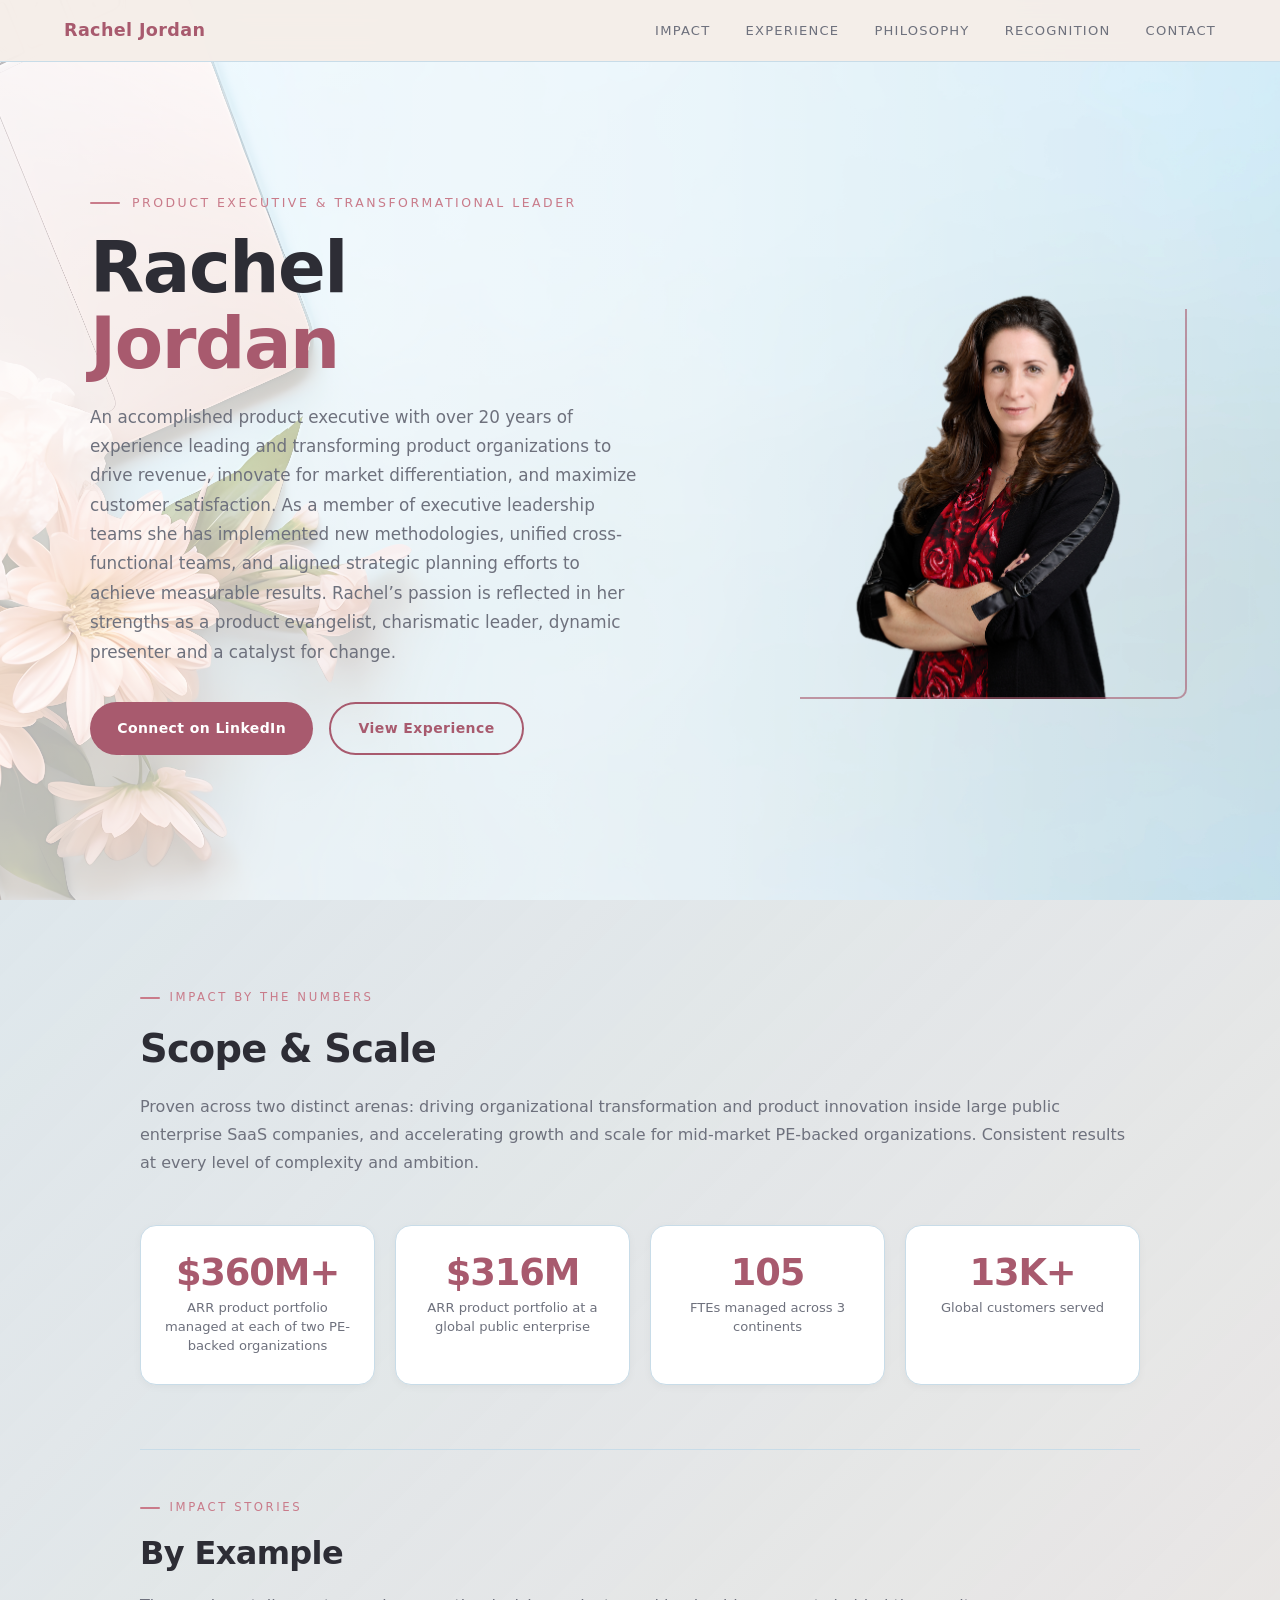
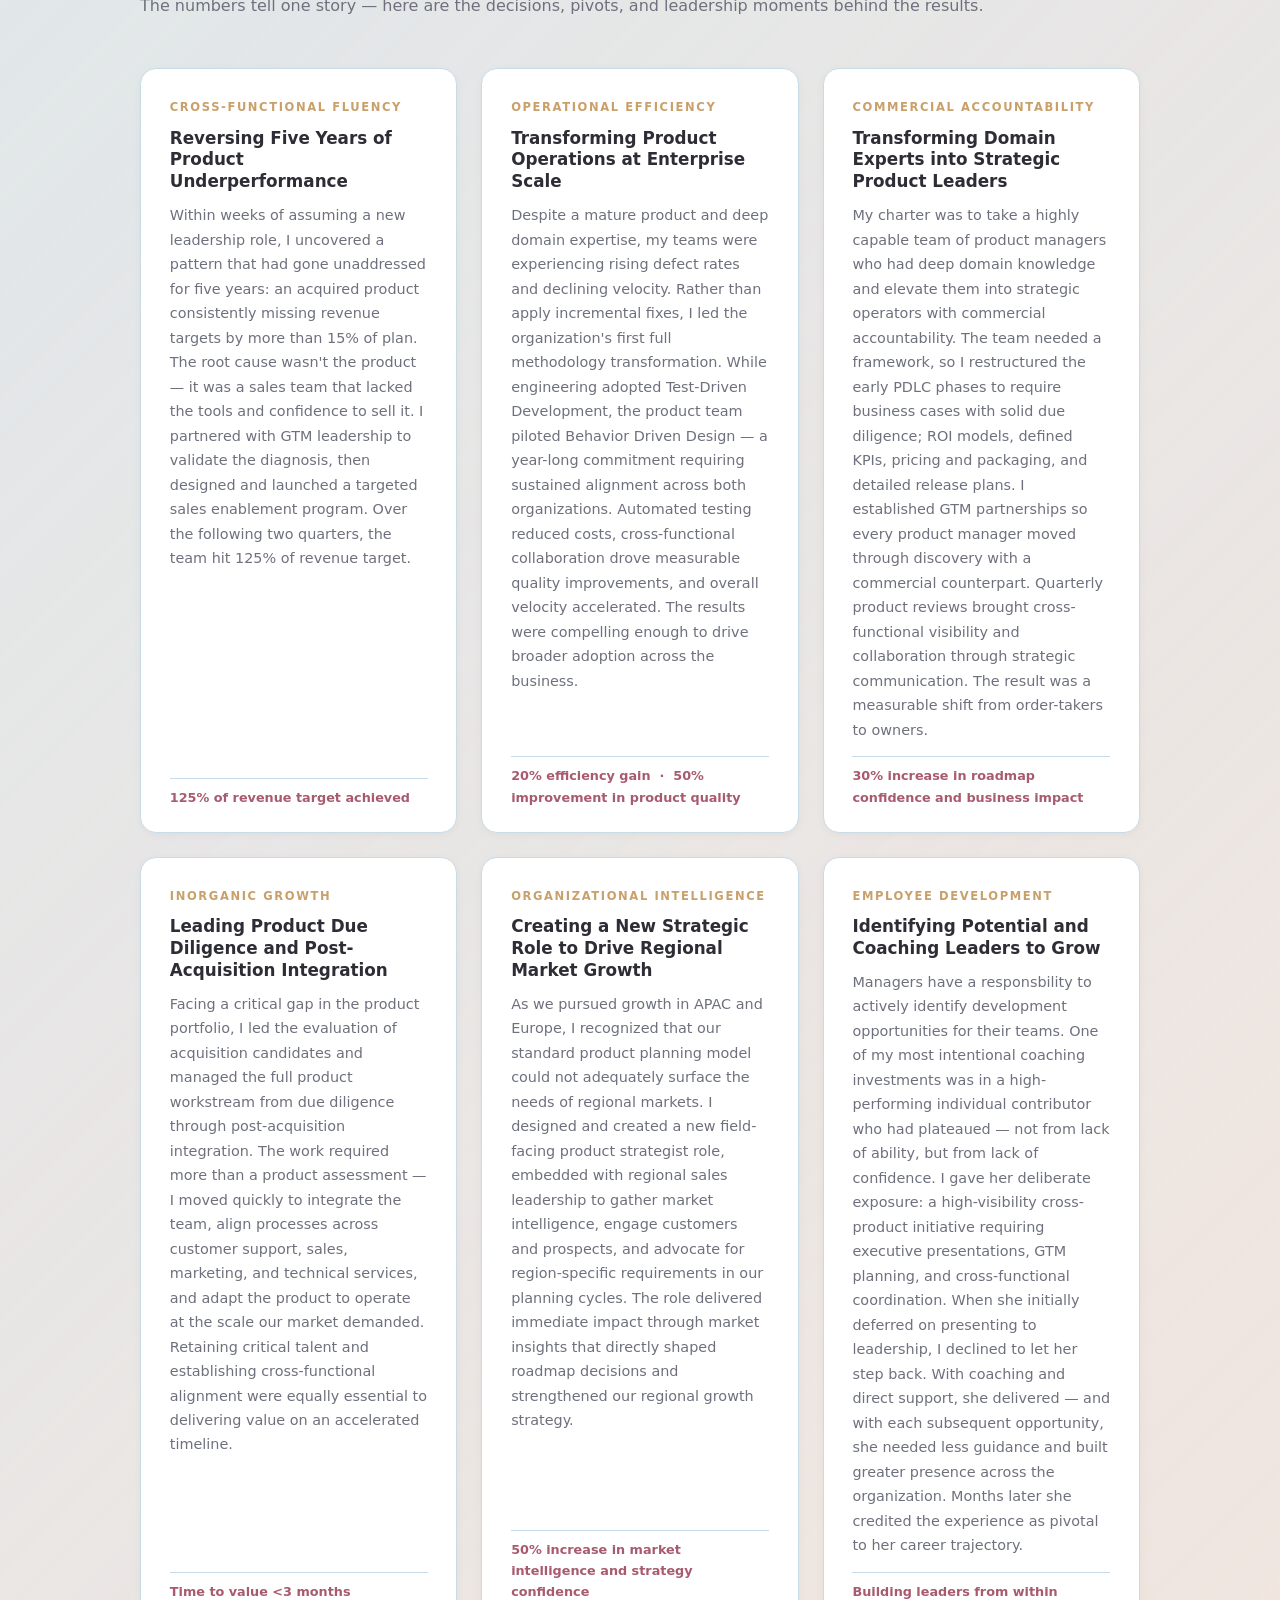
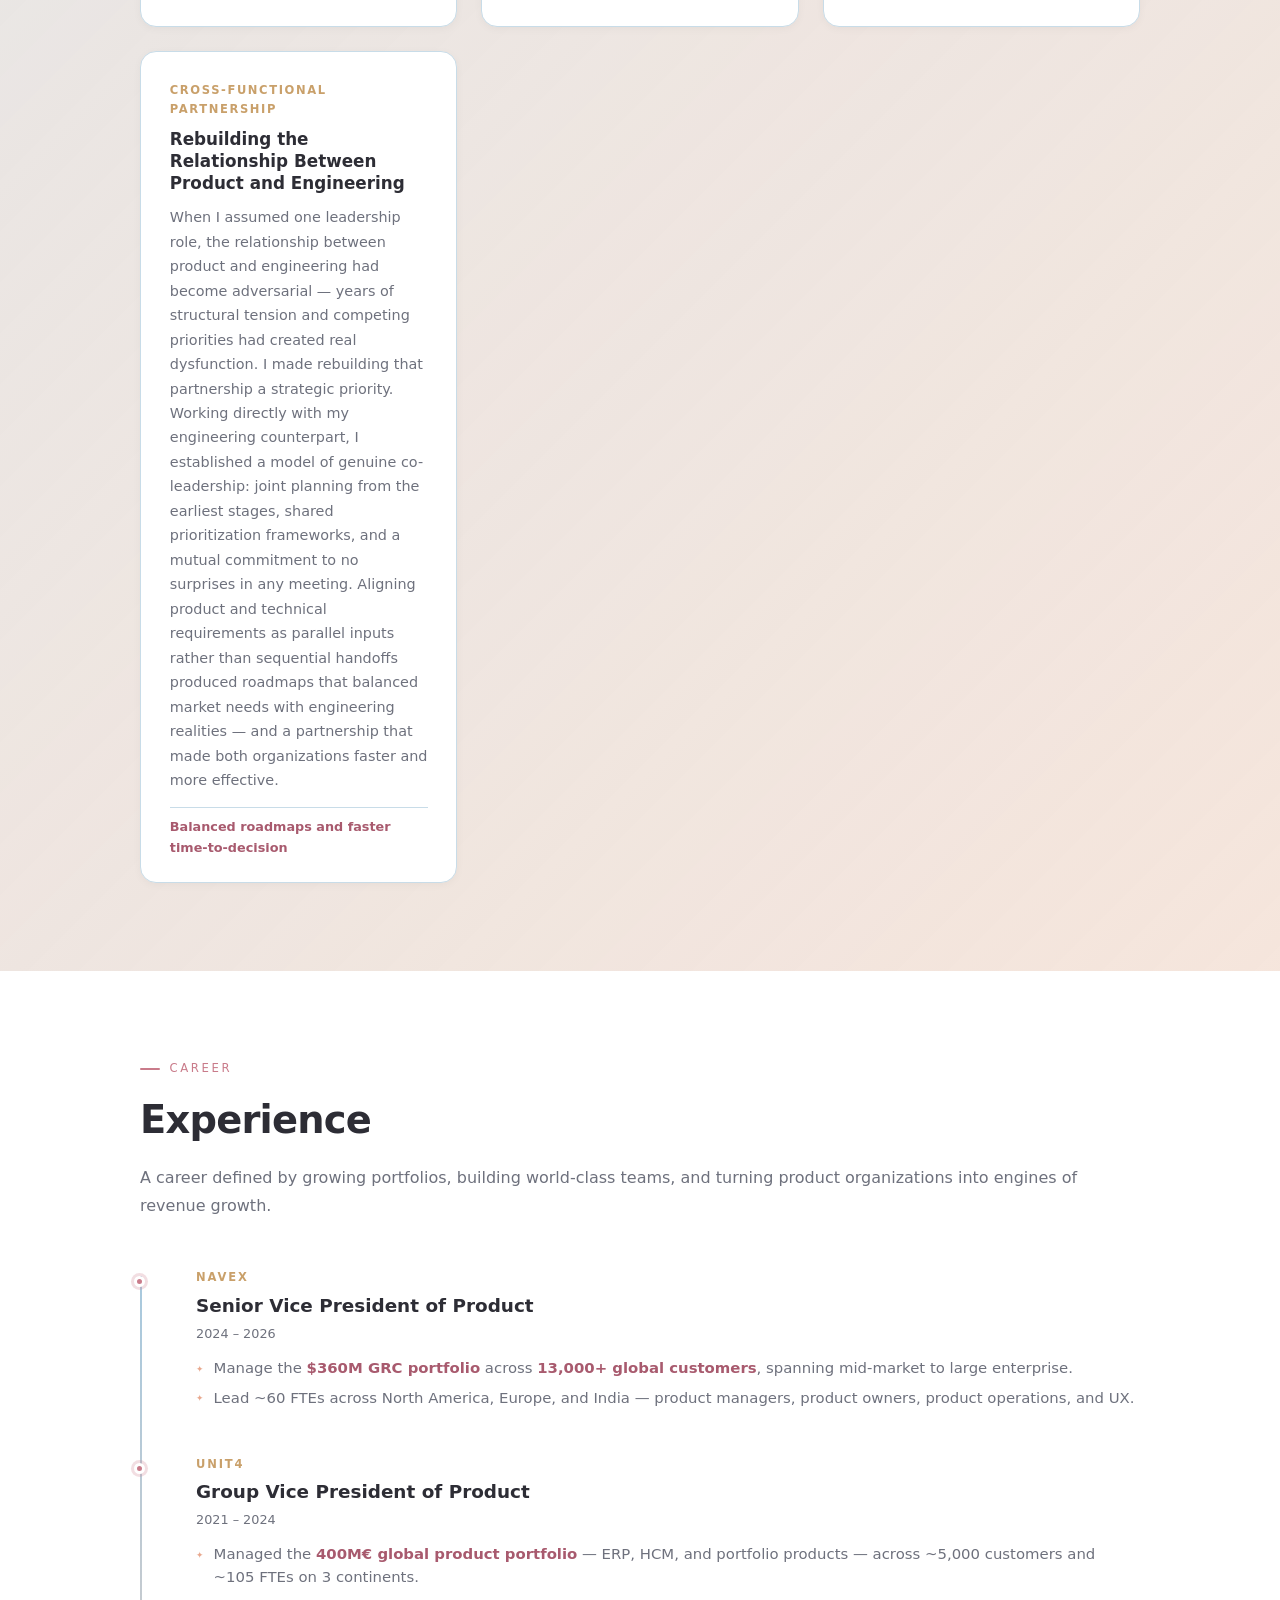
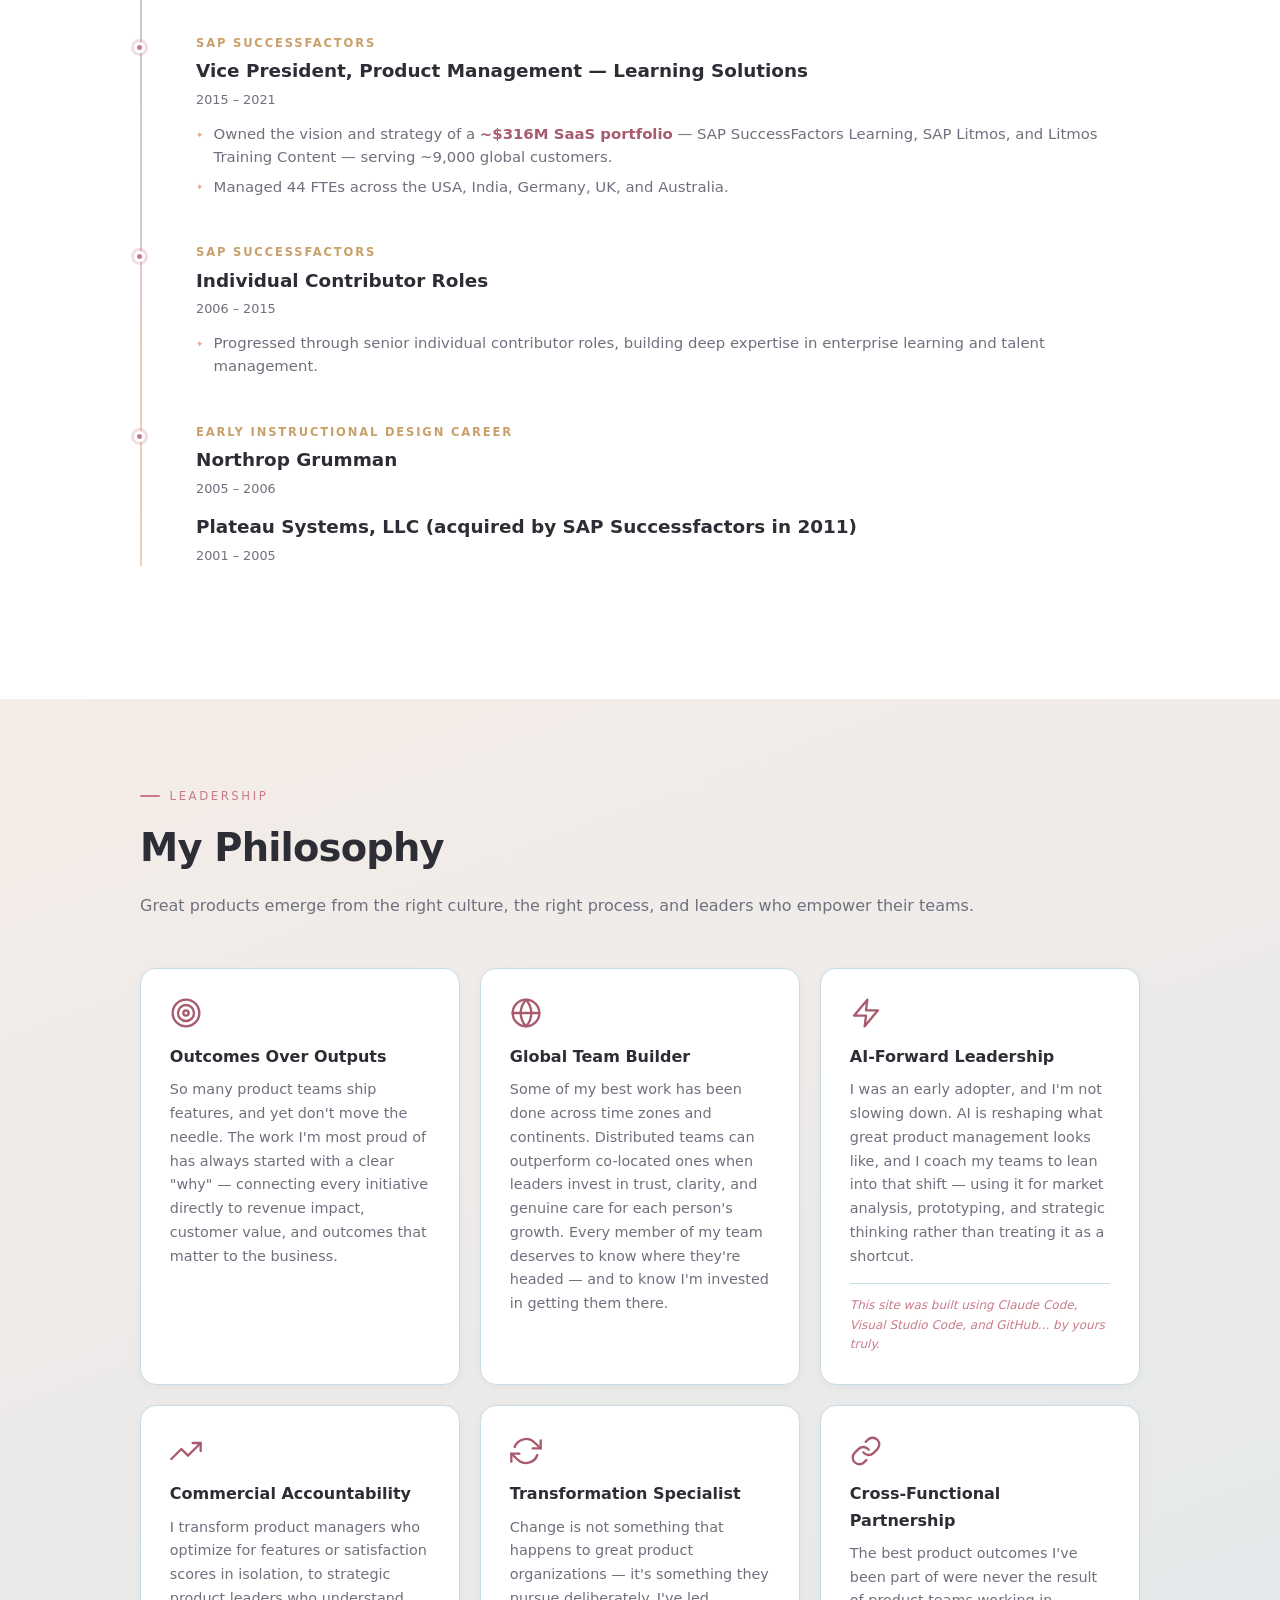
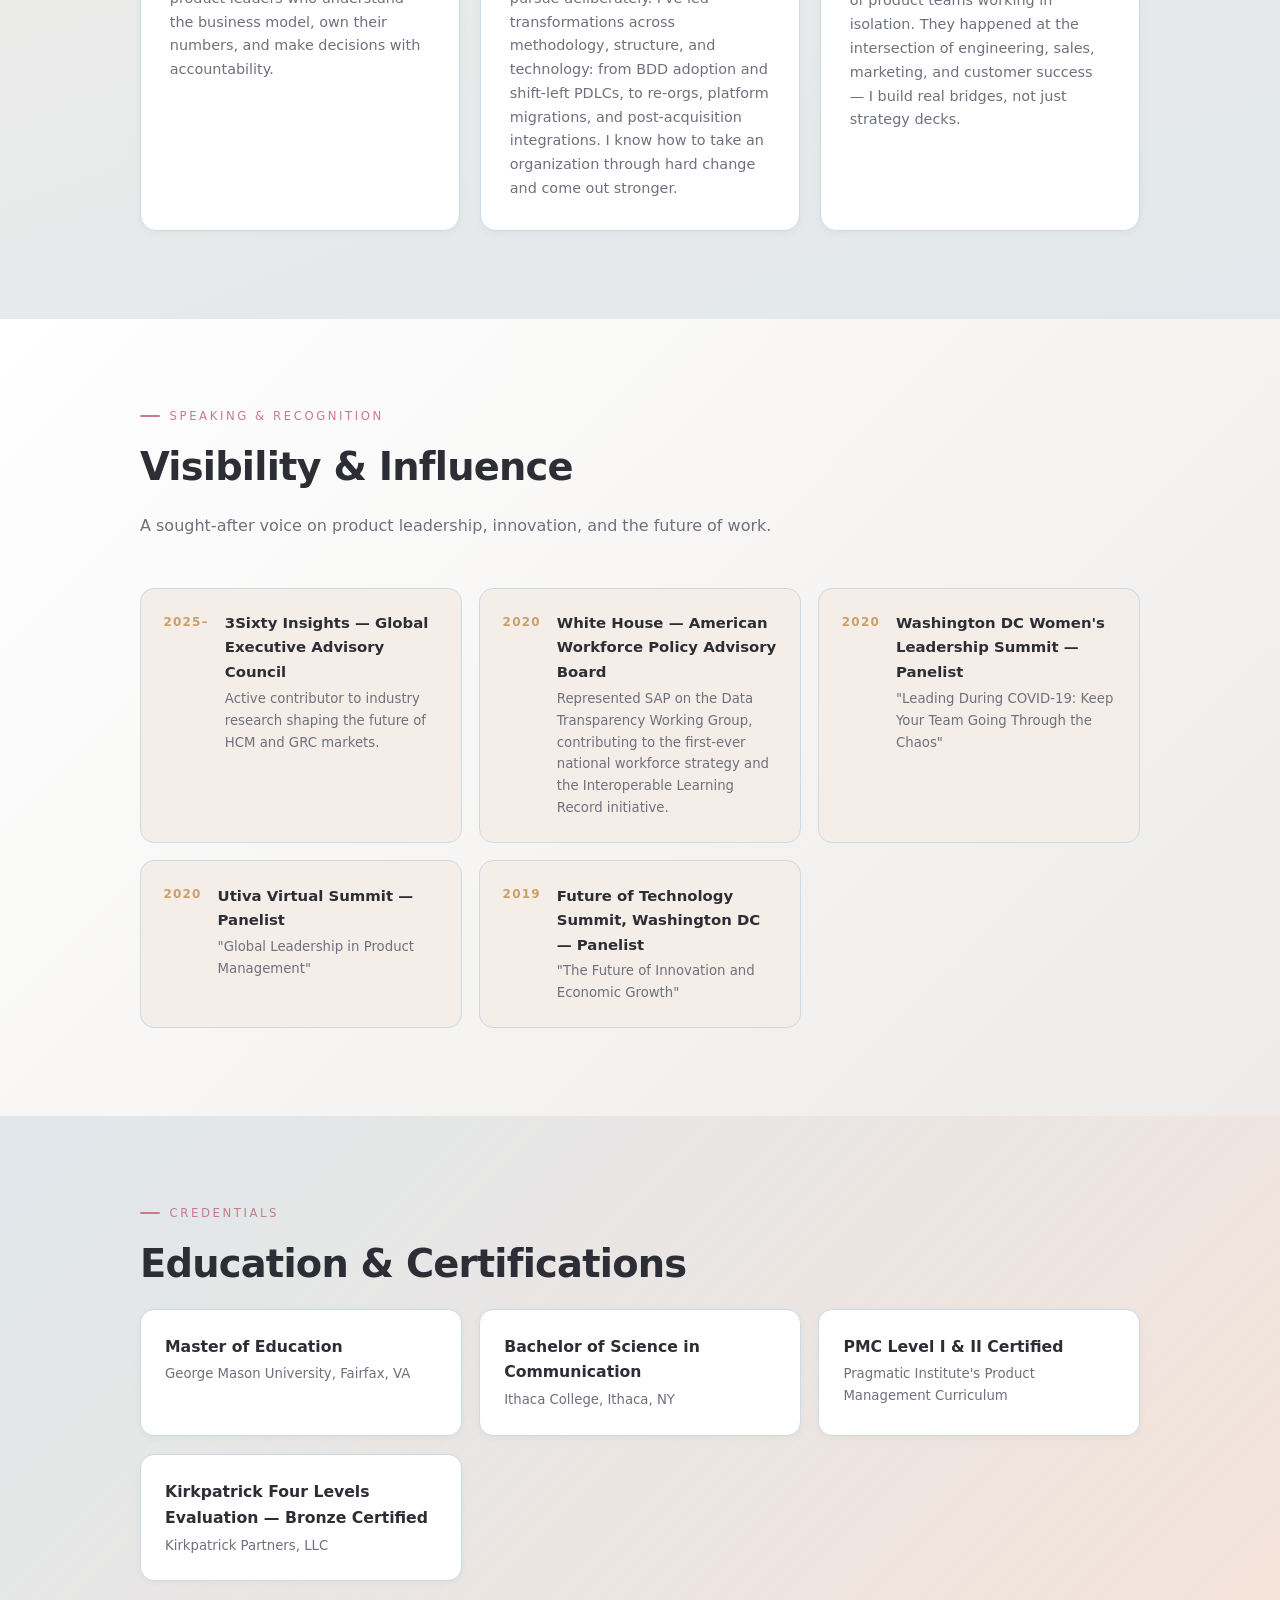
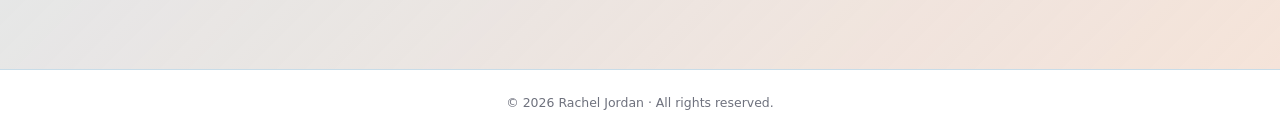
==== index.html @ 203e9e2f "Fixed typos" ====
<!DOCTYPE html>
<html lang="en">
<head>
  <meta charset="UTF-8" />
  <meta name="viewport" content="width=device-width, initial-scale=1.0"/>
  <title>Rachel Jordan — Product Executive</title>
  <link rel="stylesheet" href="styles.css" />
</head>
<body>

<!-- NAV -->
<nav>
  <a class="nav-brand" href="#hero">Rachel Jordan</a>
  <ul class="nav-links">
    <li><a href="#impact">Impact</a></li>
    <li><a href="#experience">Experience</a></li>
    <li><a href="#philosophy">Philosophy</a></li>
    <li><a href="#recognition">Recognition</a></li>
    <li><a href="contact.html">Contact</a></li>
  </ul>
</nav>

<!-- HERO -->
<section id="hero">
  <div class="petal petal-1"></div>
  <div class="petal petal-2"></div>
  <div class="petal petal-3"></div>
  <div class="petal petal-4"></div>

  <div class="hero-inner">
    <div class="hero-text">
      <div class="hero-eyebrow">Product Executive &amp; Transformational Leader</div>
      <h1>Rachel<br/><span>Jordan</span></h1>
      <p class="hero-tagline">
        An accomplished product executive with over 20 years of experience leading and transforming product organizations to drive revenue, innovate for market differentiation, and maximize customer satisfaction. As a member of executive leadership teams she has implemented new methodologies, unified cross-functional teams, and aligned strategic planning efforts to achieve measurable results.  Rachel’s passion is reflected in her strengths as a product evangelist, charismatic leader, dynamic presenter and a catalyst for change.
      </p>
      <div class="hero-cta">
        <a class="btn btn-primary" href="https://www.linkedin.com/in/rachel-jordan" target="_blank">Connect on LinkedIn</a>
        <a class="btn btn-outline" href="#experience">View Experience</a>
      </div>
    </div>

    <div class="hero-photo">
      <img src="images/headshot-small.png" alt="Rachel Jordan" />
    </div>
  </div>
</section>

<!-- IMPACT -->
<section id="impact">
  <div class="section-inner">
    <div class="section-label">Impact by the Numbers</div>
    <h2>Scope &amp; Scale</h2>
    <p class="section-intro">Proven across two distinct arenas: driving organizational transformation and product innovation inside large public enterprise SaaS companies, and accelerating growth and scale for mid-market PE-backed organizations. Consistent results at every level of complexity and ambition.</p>
    <div class="metrics-grid">
      <div class="metric-card">
        <div class="metric-number">$360M+</div>
        <div class="metric-label">ARR product portfolio managed at each of two PE-backed organizations</div>
      </div>
      <div class="metric-card">
        <div class="metric-number">$316M</div>
        <div class="metric-label">ARR product portfolio at a global public enterprise</div>
      </div>
      <div class="metric-card">
        <div class="metric-number">105</div>
        <div class="metric-label">FTEs managed across 3 continents</div>
      </div>
      <div class="metric-card">
        <div class="metric-number">13K+</div>
        <div class="metric-label">Global customers served</div>
      </div>
    </div>

    <div class="stories-divider"></div>

    <div class="section-label stories-label">Impact Stories</div>
    <h3 class="stories-heading">By Example</h3>
    <p class="section-intro">The numbers tell one story — here are the decisions, pivots, and leadership moments behind the results.</p>

    <div class="stories-grid">

      <div class="story-card">
        <div class="story-context">Cross-Functional Fluency</div>
        <div class="story-title">Reversing Five Years of Product Underperformance</div>
        <p class="story-text">Within weeks of assuming a new leadership role, I uncovered a pattern that had gone unaddressed for five years: an acquired product consistently missing revenue targets by more than 15% of plan. The root cause wasn't the product — it was a sales team that lacked the tools and confidence to sell it. I partnered with GTM leadership to validate the diagnosis, then designed and launched a targeted sales enablement program. Over the following two quarters, the team hit 125% of revenue target.</p>
        <div class="story-result">125% of revenue target achieved</div>
      </div>

      <div class="story-card">
        <div class="story-context">Operational Efficiency</div>
        <div class="story-title">Transforming Product Operations at Enterprise Scale</div>
        <p class="story-text">Despite a mature product and deep domain expertise, my teams were experiencing rising defect rates and declining velocity. Rather than apply incremental fixes, I led the organization's first full methodology transformation. While engineering adopted Test-Driven Development, the product team piloted Behavior Driven Design — a year-long commitment requiring sustained alignment across both organizations. Automated testing reduced costs, cross-functional collaboration drove measurable quality improvements, and overall velocity accelerated. The results were compelling enough to drive broader adoption across the business.</p>
        <div class="story-result">20% efficiency gain &nbsp;·&nbsp; 50% improvement in product quality</div>
      </div>

      <div class="story-card">
        <div class="story-context">Commercial Accountability</div>
        <div class="story-title">Transforming Domain Experts into Strategic Product Leaders</div>
        <p class="story-text">My charter was to take a highly capable team of product managers who had deep domain knowledge and elevate them into strategic operators with commercial accountability. The team needed a framework, so I restructured the early PDLC phases to require business cases with solid due diligence; ROI models, defined KPIs, pricing and packaging, and detailed release plans. I established GTM partnerships so every product manager moved through discovery with a commercial counterpart. Quarterly product reviews brought cross-functional visibility and collaboration through strategic communication. The result was a measurable shift from order-takers to owners.</p>
        <div class="story-result">30% increase in roadmap confidence and business impact</div>
      </div>

      <div class="story-card">
        <div class="story-context">Inorganic Growth</div>
        <div class="story-title">Leading Product Due Diligence and Post-Acquisition Integration</div>
        <p class="story-text">Facing a critical gap in the product portfolio, I led the evaluation of acquisition candidates and managed the full product workstream from due diligence through post-acquisition integration. The work required more than a product assessment — I moved quickly to integrate the team, align processes across customer support, sales, marketing, and technical services, and adapt the product to operate at the scale our market demanded. Retaining critical talent and establishing cross-functional alignment were equally essential to delivering value on an accelerated timeline.</p>
        <div class="story-result">Time to value &lt;3 months</div>
      </div>

      <div class="story-card">
        <div class="story-context">Organizational Intelligence</div>
        <div class="story-title">Creating a New Strategic Role to Drive Regional Market Growth</div>
        <p class="story-text">As we pursued growth in APAC and Europe, I recognized that our standard product planning model could not adequately surface the needs of regional markets. I designed and created a new field-facing product strategist role, embedded with regional sales leadership to gather market intelligence, engage customers and prospects, and advocate for region-specific requirements in our planning cycles. The role delivered immediate impact through market insights that directly shaped roadmap decisions and strengthened our regional growth strategy.</p>
        <div class="story-result">50% increase in market intelligence and strategy confidence</div>
      </div>

      <div class="story-card">
        <div class="story-context">Employee Development</div>
        <div class="story-title">Identifying Potential and Coaching Leaders to Grow</div>
        <p class="story-text">Managers have a responsbility to actively identify development opportunities for their teams. One of my most intentional coaching investments was in a high-performing individual contributor who had plateaued — not from lack of ability, but from lack of confidence. I gave her deliberate exposure: a high-visibility cross-product initiative requiring executive presentations, GTM planning, and cross-functional coordination. When she initially deferred on presenting to leadership, I declined to let her step back. With coaching and direct support, she delivered — and with each subsequent opportunity, she needed less guidance and built greater presence across the organization. Months later she credited the experience as pivotal to her career trajectory.</p>
        <div class="story-result">Building leaders from within</div>
      </div>

      <div class="story-card">
        <div class="story-context">Cross-Functional Partnership</div>
        <div class="story-title">Rebuilding the Relationship Between Product and Engineering</div>
        <p class="story-text">When I assumed one leadership role, the relationship between product and engineering had become adversarial — years of structural tension and competing priorities had created real dysfunction. I made rebuilding that partnership a strategic priority. Working directly with my engineering counterpart, I established a model of genuine co-leadership: joint planning from the earliest stages, shared prioritization frameworks, and a mutual commitment to no surprises in any meeting. Aligning product and technical requirements as parallel inputs rather than sequential handoffs produced roadmaps that balanced market needs with engineering realities — and a partnership that made both organizations faster and more effective.</p>
        <div class="story-result">Balanced roadmaps and faster time-to-decision</div>
      </div>

    </div>
  </div>
</section>

<!-- EXPERIENCE -->
<section id="experience">
  <div class="section-inner">
    <div class="section-label">Career</div>
    <h2>Experience</h2>
    <p class="section-intro">A career defined by growing portfolios, building world-class teams, and turning product organizations into engines of revenue growth.</p>

    <div class="timeline">

      <div class="timeline-item">
        <div class="timeline-company"><a href="https://www.navex.com" target="_blank" rel="noopener">NAVEX</a></div>
        <div class="timeline-role">Senior Vice President of Product</div>
        <div class="timeline-period">2024 – 2026</div>
        <ul class="timeline-details">
          <li>Manage the <span class="highlight">$360M GRC portfolio</span> across <span class="highlight">13,000+ global customers</span>, spanning mid-market to large enterprise.</li>
          <li>Lead ~60 FTEs across North America, Europe, and India — product managers, product owners, product operations, and UX.</li>
        </ul>
      </div>

      <div class="timeline-item">
        <div class="timeline-company"><a href="https://www.unit4.com" target="_blank" rel="noopener">Unit4</a></div>
        <div class="timeline-role">Group Vice President of Product</div>
        <div class="timeline-period">2021 – 2024</div>
        <ul class="timeline-details">
          <li>Managed the <span class="highlight">400M€ global product portfolio</span> — ERP, HCM, and portfolio products — across ~5,000 customers and ~105 FTEs on 3 continents.</li>
        </ul>
      </div>

      <div class="timeline-item">
        <div class="timeline-company"><a href="https://www.successfactors.com" target="_blank" rel="noopener">SAP SuccessFactors</a></div>
        <div class="timeline-role">Vice President, Product Management — Learning Solutions</div>
        <div class="timeline-period">2015 – 2021</div>
        <ul class="timeline-details">
          <li>Owned the vision and strategy of a <span class="highlight">~$316M SaaS portfolio</span> — SAP SuccessFactors Learning, SAP Litmos, and Litmos Training Content — serving ~9,000 global customers.</li>
          <li>Managed 44 FTEs across the USA, India, Germany, UK, and Australia.</li>
        </ul>
      </div>

      <div class="timeline-item">
        <div class="timeline-company"><a href="https://www.successfactors.com" target="_blank" rel="noopener">SAP SuccessFactors</a></div>
        <div class="timeline-role">Individual Contributor Roles</div>
        <div class="timeline-period">2006 – 2015</div>
        <ul class="timeline-details">
          <li>Progressed through senior individual contributor roles, building deep expertise in enterprise learning and talent management.</li>
        </ul>
      </div>

      <div class="timeline-item">
        <div class="timeline-company">Early Instructional Design Career</div>
        
        <div class="timeline-role"><a href="https://www.northropgrumman.com" target="_blank" rel="noopener">Northrop Grumman</a></div>
        <div class="timeline-period">2005 – 2006</div>
        
        <div class="timeline-role">Plateau Systems, LLC (acquired by SAP Successfactors in 2011)</div>
        <div class="timeline-period">2001 – 2005</div>
          
      </div>

    </div>
  </div>
</section>

<!-- PHILOSOPHY -->
<section id="philosophy">
  <div class="section-inner">
    <div class="section-label">Leadership</div>
    <h2>My Philosophy</h2>
    <p class="section-intro">Great products emerge from the right culture, the right process, and leaders who empower their teams.</p>
    <div class="philosophy-grid">
      <div class="philosophy-card">
        <div class="philosophy-icon"><svg viewBox="0 0 24 24" fill="none" stroke="currentColor" stroke-width="1.75" stroke-linecap="round" stroke-linejoin="round"><circle cx="12" cy="12" r="10"/><circle cx="12" cy="12" r="6"/><circle cx="12" cy="12" r="2"/></svg></div>
        <div class="philosophy-title">Outcomes Over Outputs</div>
        <div class="philosophy-text">So many product teams ship features, and yet don't move the needle. The work I'm most proud of has always started with a clear "why" — connecting every initiative directly to revenue impact, customer value, and outcomes that matter to the business.</div>
      </div>
      <div class="philosophy-card">
        <div class="philosophy-icon"><svg viewBox="0 0 24 24" fill="none" stroke="currentColor" stroke-width="1.75" stroke-linecap="round" stroke-linejoin="round"><circle cx="12" cy="12" r="10"/><line x1="2" y1="12" x2="22" y2="12"/><path d="M12 2a15.3 15.3 0 0 1 4 10 15.3 15.3 0 0 1-4 10 15.3 15.3 0 0 1-4-10 15.3 15.3 0 0 1 4-10z"/></svg></div>
        <div class="philosophy-title">Global Team Builder</div>
        <div class="philosophy-text">Some of my best work has been done across time zones and continents. Distributed teams can outperform co-located ones when leaders invest in trust, clarity, and genuine care for each person's growth. Every member of my team deserves to know where they're headed — and to know I'm invested in getting them there.</div>
      </div>
      <div class="philosophy-card">
        <div class="philosophy-icon"><svg viewBox="0 0 24 24" fill="none" stroke="currentColor" stroke-width="1.75" stroke-linecap="round" stroke-linejoin="round"><polygon points="13 2 3 14 12 14 11 22 21 10 12 10 13 2"/></svg></div>
        <div class="philosophy-title">AI-Forward Leadership</div>
        <div class="philosophy-text">I was an early adopter, and I'm not slowing down. AI is reshaping what great product management looks like, and I coach my teams to lean into that shift — using it for market analysis, prototyping, and strategic thinking rather than treating it as a shortcut.</div>
        <div class="philosophy-note">This site was built using Claude Code, Visual Studio Code, and GitHub... by yours truly.</div>
      </div>
      <div class="philosophy-card">
        <div class="philosophy-icon"><svg viewBox="0 0 24 24" fill="none" stroke="currentColor" stroke-width="1.75" stroke-linecap="round" stroke-linejoin="round"><polyline points="23 6 13.5 15.5 8.5 10.5 1 18"/><polyline points="17 6 23 6 23 12"/></svg></div>
        <div class="philosophy-title">Commercial Accountability</div>
        <div class="philosophy-text">I transform product managers who optimize for features or satisfaction scores in isolation, to strategic product leaders who understand the business model, own their numbers, and make decisions with accountability.</div>
      </div>
      <div class="philosophy-card">
        <div class="philosophy-icon"><svg viewBox="0 0 24 24" fill="none" stroke="currentColor" stroke-width="1.75" stroke-linecap="round" stroke-linejoin="round"><path d="M23 4v6h-6"/><path d="M1 20v-6h6"/><path d="M3.51 9a9 9 0 0 1 14.85-3.36L23 10M1 14l4.64 4.36A9 9 0 0 0 20.49 15"/></svg></div>
        <div class="philosophy-title">Transformation Specialist</div>
        <div class="philosophy-text">Change is not something that happens to great product organizations — it's something they pursue deliberately. I've led transformations across methodology, structure, and technology: from BDD adoption and shift-left PDLCs, to re-orgs, platform migrations, and post-acquisition integrations. I know how to take an organization through hard change and come out stronger.</div>
      </div>
      <div class="philosophy-card">
        <div class="philosophy-icon"><svg viewBox="0 0 24 24" fill="none" stroke="currentColor" stroke-width="1.75" stroke-linecap="round" stroke-linejoin="round"><path d="M10 13a5 5 0 0 0 7.54.54l3-3a5 5 0 0 0-7.07-7.07l-1.72 1.71"/><path d="M14 11a5 5 0 0 0-7.54-.54l-3 3a5 5 0 0 0 7.07 7.07l1.71-1.71"/></svg></div>
        <div class="philosophy-title">Cross-Functional Partnership</div>
        <div class="philosophy-text">The best product outcomes I've been part of were never the result of product teams working in isolation. They happened at the intersection of engineering, sales, marketing, and customer success — I build real bridges, not just strategy decks.</div>
      </div>
    </div>
  </div>
</section>

<!-- RECOGNITION -->
<section id="recognition">
  <div class="section-inner">
    <div class="section-label">Speaking &amp; Recognition</div>
    <h2>Visibility &amp; Influence</h2>
    <p class="section-intro">A sought-after voice on product leadership, innovation, and the future of work.</p>
    <div class="recognition-grid">
      <div class="recognition-card">
        <div class="recognition-year">2025–</div>
        <div>
          <div class="recognition-title">3Sixty Insights — Global Executive Advisory Council</div>
          <div class="recognition-desc">Active contributor to industry research shaping the future of HCM and GRC markets.</div>
        </div>
      </div>
      <div class="recognition-card">
        <div class="recognition-year">2020</div>
        <div>
          <div class="recognition-title">White House — American Workforce Policy Advisory Board</div>
          <div class="recognition-desc">Represented SAP on the Data Transparency Working Group, contributing to the first-ever national workforce strategy and the Interoperable Learning Record initiative.</div>
        </div>
      </div>
      <div class="recognition-card">
        <div class="recognition-year">2020</div>
        <div>
          <div class="recognition-title">Washington DC Women's Leadership Summit — Panelist</div>
          <div class="recognition-desc">"Leading During COVID-19: Keep Your Team Going Through the Chaos"</div>
        </div>
      </div>
      <div class="recognition-card">
        <div class="recognition-year">2020</div>
        <div>
          <div class="recognition-title">Utiva Virtual Summit — Panelist</div>
          <div class="recognition-desc">"Global Leadership in Product Management"</div>
        </div>
      </div>
      <div class="recognition-card">
        <div class="recognition-year">2019</div>
        <div>
          <div class="recognition-title">Future of Technology Summit, Washington DC — Panelist</div>
          <div class="recognition-desc">"The Future of Innovation and Economic Growth"</div>
        </div>
      </div>
    </div>
  </div>
</section>

<!-- EDUCATION -->
<section id="education">
  <div class="section-inner">
    <div class="section-label">Credentials</div>
    <h2>Education &amp; Certifications</h2>
    <div class="edu-grid">
      <div class="edu-card">
        <div class="edu-degree">Master of Education</div>
        <div class="edu-school">George Mason University, Fairfax, VA</div>
      </div>
      <div class="edu-card">
        <div class="edu-degree">Bachelor of Science in Communication</div>
        <div class="edu-school">Ithaca College, Ithaca, NY</div>
      </div>
      <div class="edu-card">
        <div class="edu-degree">PMC Level I &amp; II Certified</div>
        <div class="edu-school">Pragmatic Institute's Product Management Curriculum</div>
      </div>
      <div class="edu-card">
        <div class="edu-degree">Kirkpatrick Four Levels Evaluation — Bronze Certified</div>
        <div class="edu-school">Kirkpatrick Partners, LLC</div>
      </div>
    </div>
  </div>
</section>


<footer>
  &copy; 2026 Rachel Jordan · All rights reserved.
</footer>

</body>
</html>
---- styles.css ----
*, *::before, *::after { box-sizing: border-box; margin: 0; padding: 0; }

:root {
  --sky:       #cfe3ee;
  --sky-mid:   #a8c9de;
  --sky-deep:  #7aaec8;
  --blush:     #f5cdb8;
  --blush-mid: #e8a88e;
  --rose:      #c97b8a;
  --rose-deep: #a85a6e;
  --cream:     #f5ede8;
  --white:     #ffffff;
  --text:      #2d2d35;
  --muted:     #6e717d;
  --border:    #c8dce8;
  --gold:      #c9a06a;
  --leaf:      #7a9e7e;
  --sans: 'Georgia', 'Segoe UI', system-ui, serif;
  --body: 'Segoe UI', system-ui, -apple-system, sans-serif;
}

html { scroll-behavior: smooth; }

body {
  background: var(--cream);
  color: var(--text);
  font-family: var(--body);
  font-size: 16px;
  line-height: 1.65;
}

/* ── NAV ── */
nav {
  position: fixed;
  top: 0; left: 0; right: 0;
  z-index: 100;
  display: flex;
  justify-content: space-between;
  align-items: center;
  padding: 1rem 4rem;
  background: rgba(245,237,232,0.94);
  backdrop-filter: blur(12px);
  border-bottom: 1px solid var(--border);
}

.nav-brand {
  font-family: var(--sans);
  font-size: 1.1rem;
  font-weight: 700;
  letter-spacing: 0.02em;
  color: var(--rose-deep);
  text-decoration: none;
}

.nav-links {
  display: flex;
  gap: 2.2rem;
  list-style: none;
}

.nav-links a {
  color: var(--muted);
  text-decoration: none;
  font-size: 0.82rem;
  letter-spacing: 0.09em;
  text-transform: uppercase;
  transition: color 0.2s;
}

.nav-links a:hover { color: var(--rose); }

/* ── HERO ── */
#hero {
  min-height: 100vh;
  display: flex;
  align-items: center;
  padding: 7rem 4rem 4rem;
  background:
    linear-gradient(to right, rgba(255,255,255,0.72) 0%, rgba(255,255,255,0.55) 55%, rgba(255,255,255,0.15) 100%),
    url('images/Table Flat Lay Mockup Bundle-85.png') center/cover no-repeat;
  position: relative;
  overflow: hidden;
}

.petal { display: none; }

.hero-inner {
  max-width: 1100px;
  margin: 0 auto;
  display: grid;
  grid-template-columns: 1fr 420px;
  gap: 4rem;
  align-items: center;
  position: relative;
  z-index: 1;
  width: 100%;
}

.hero-eyebrow {
  font-size: 0.78rem;
  letter-spacing: 0.2em;
  text-transform: uppercase;
  color: var(--rose);
  margin-bottom: 1rem;
  display: flex;
  align-items: center;
  gap: 0.75rem;
}

.hero-eyebrow::before {
  content: '';
  display: inline-block;
  width: 30px; height: 2px;
  background: var(--rose);
  border-radius: 2px;
}

h1 {
  font-family: var(--sans);
  font-size: clamp(2.8rem, 5.5vw, 4.8rem);
  font-weight: 700;
  line-height: 1.08;
  letter-spacing: -0.02em;
  margin-bottom: 1.3rem;
  color: var(--text);
}

h1 span { color: var(--rose-deep); }

.hero-tagline {
  font-size: 1.05rem;
  color: var(--muted);
  max-width: 560px;
  margin-bottom: 2.2rem;
  line-height: 1.75;
}

.hero-cta {
  display: flex;
  gap: 1rem;
  flex-wrap: wrap;
}

.btn {
  display: inline-flex;
  align-items: center;
  gap: 0.5rem;
  padding: 0.8rem 1.7rem;
  border-radius: 50px;
  font-size: 0.875rem;
  font-weight: 600;
  text-decoration: none;
  letter-spacing: 0.03em;
  transition: all 0.22s;
  cursor: pointer;
  border: none;
}

.btn-primary {
  background: var(--rose-deep);
  color: #fff;
}

.btn-primary:hover {
  background: var(--rose);
  transform: translateY(-2px);
  box-shadow: 0 8px 24px rgba(168,90,110,0.25);
}

.btn-outline {
  background: transparent;
  color: var(--rose-deep);
  border: 2px solid var(--rose-deep);
}

.btn-outline:hover {
  background: var(--rose-deep);
  color: #fff;
  transform: translateY(-2px);
}

/* Headshot */
.hero-photo {
  position: relative;
  display: flex;
  justify-content: center;
}

.hero-photo::after { display: none; }

.hero-photo::before {
  content: '';
  position: absolute;
  bottom: 0;
  right: 3px;
  width: 387px;
  height: 390px;
  border-bottom: 2px solid var(--rose-deep);
  border-right: 2px solid var(--rose-deep);
  border-radius: 0 0 10px 0;
  z-index: 3;
  pointer-events: none;
  opacity: 0.6;
}

.hero-photo img {
  width: 340px;
  height: 450px;
  object-fit: cover;
  object-position: center top;
  position: relative;
  z-index: 2;
}

.photo-placeholder {
  width: 380px;
  height: 500px;
  border-radius: 50% 40% 50% 40% / 40% 50% 40% 50%;
  background: linear-gradient(135deg, var(--sky) 0%, var(--blush) 100%);
  display: flex;
  flex-direction: column;
  align-items: center;
  justify-content: center;
  color: var(--muted);
  font-size: 0.85rem;
  text-align: center;
  position: relative;
  z-index: 2;
  box-shadow: 0 20px 60px rgba(168,90,110,0.18);
  gap: 0.5rem;
}

.photo-placeholder span { font-size: 2.5rem; }

/* ── SECTIONS ── */
section { padding: 5.5rem 4rem; }
.section-inner { max-width: 1000px; margin: 0 auto; }

.section-label {
  font-size: 0.73rem;
  letter-spacing: 0.22em;
  text-transform: uppercase;
  color: var(--rose);
  margin-bottom: 0.6rem;
  display: flex;
  align-items: center;
  gap: 0.6rem;
}

.section-label::before {
  content: '';
  display: inline-block;
  width: 20px; height: 2px;
  background: var(--rose);
  border-radius: 2px;
}

h2 {
  font-family: var(--sans);
  font-size: clamp(1.7rem, 3vw, 2.5rem);
  font-weight: 700;
  letter-spacing: -0.02em;
  color: var(--text);
  margin-bottom: 0.8rem;
}

.section-intro {
  color: var(--muted);
  font-size: 1rem;
  margin-bottom: 3rem;
  line-height: 1.75;
}

/* ── IMPACT ── */
#impact {
  background:
    linear-gradient(135deg, rgba(207,227,238,0.6) 0%, rgba(245,205,184,0.25) 100%),
    url('images/Table Flat Lay Mockup Bundle-85.png') center top/cover no-repeat fixed;
}

.stories-divider {
  margin: 4rem 0 3rem;
  border: none;
  border-top: 1px solid var(--border);
}

.stories-label { margin-top: 0; }

.stories-heading {
  font-family: var(--sans);
  font-size: clamp(1.4rem, 2.5vw, 2rem);
  font-weight: 700;
  letter-spacing: -0.02em;
  color: var(--text);
  margin-bottom: 0.8rem;
}

.stories-grid {
  display: grid;
  grid-template-columns: repeat(auto-fit, minmax(280px, 1fr));
  gap: 1.5rem;
}

.story-card {
  background: var(--white);
  border: 1px solid var(--border);
  border-radius: 16px;
  padding: 1.8rem 1.8rem 1.5rem;
  display: flex;
  flex-direction: column;
  gap: 0.65rem;
  transition: transform 0.2s, box-shadow 0.2s, border-color 0.2s;
  box-shadow: 0 2px 8px rgba(0,0,0,0.04);
}

.story-card:hover {
  transform: translateY(-3px);
  box-shadow: 0 12px 30px rgba(168,90,110,0.1);
  border-color: var(--blush-mid);
}

.story-context {
  font-size: 0.72rem;
  letter-spacing: 0.14em;
  text-transform: uppercase;
  color: var(--gold);
  font-weight: 700;
}

.story-title {
  font-family: var(--sans);
  font-size: 1.05rem;
  font-weight: 700;
  color: var(--text);
  line-height: 1.3;
}

.story-text {
  font-size: 0.9rem;
  color: var(--muted);
  line-height: 1.7;
  flex: 1;
}

.story-result {
  font-size: 0.8rem;
  font-weight: 600;
  color: var(--rose-deep);
  padding-top: 0.5rem;
  border-top: 1px solid var(--border);
  margin-top: 0.25rem;
}

.metrics-grid {
  display: grid;
  grid-template-columns: repeat(auto-fit, minmax(190px, 1fr));
  gap: 1.25rem;
}

.metric-card {
  background: var(--white);
  border: 1px solid var(--border);
  border-radius: 16px;
  padding: 1.8rem 1.4rem;
  text-align: center;
  transition: transform 0.2s, box-shadow 0.2s, border-color 0.2s;
  box-shadow: 0 2px 8px rgba(0,0,0,0.04);
}

.metric-card:hover {
  transform: translateY(-4px);
  box-shadow: 0 12px 30px rgba(168,90,110,0.12);
  border-color: var(--blush-mid);
}

.metric-number {
  font-family: var(--sans);
  font-size: 2.3rem;
  font-weight: 700;
  color: var(--rose-deep);
  letter-spacing: -0.03em;
  line-height: 1;
  margin-bottom: 0.4rem;
}

.metric-label {
  font-size: 0.82rem;
  color: var(--muted);
  line-height: 1.45;
}

/* ── EXPERIENCE ── */
#experience { background: var(--white); }

.timeline {
  position: relative;
  padding-left: 2rem;
}

.timeline::before {
  content: '';
  position: absolute;
  left: 0; top: 8px;
  width: 2px;
  height: calc(100% - 8px);
  background: linear-gradient(to bottom, var(--sky-mid), var(--blush));
}

.timeline-item {
  position: relative;
  margin-bottom: 2.8rem;
  padding-left: 1.5rem;
}

.timeline-item::before {
  content: '';
  position: absolute;
  left: -2.35rem;
  top: 8px;
  width: 11px; height: 11px;
  border-radius: 50%;
  background: var(--rose);
  border: 3px solid var(--white);
  box-shadow: 0 0 0 3px rgba(201,123,138,0.25);
}

.timeline-company {
  font-size: 0.72rem;
  letter-spacing: 0.16em;
  text-transform: uppercase;
  color: var(--gold);
  font-weight: 700;
  margin-bottom: 0.2rem;
}

.timeline-company a,
.timeline-role a {
  color: inherit;
  text-decoration: none;
  border-bottom: 1px solid transparent;
  transition: border-color 0.2s;
}

.timeline-company a:hover,
.timeline-role a:hover {
  border-color: currentColor;
}

.timeline-role {
  font-family: var(--sans);
  font-size: 1.15rem;
  font-weight: 700;
  color: var(--text);
  margin-bottom: 0.15rem;
}

.timeline-period {
  font-size: 0.8rem;
  color: var(--muted);
  margin-bottom: 0.8rem;
}

.timeline-details {
  color: var(--muted);
  font-size: 0.93rem;
  list-style: none;
}

.timeline-details li {
  margin-bottom: 0.4rem;
  padding-left: 1.1rem;
  position: relative;
  line-height: 1.55;
}

.timeline-details li::before {
  content: '✦';
  position: absolute;
  left: 0;
  color: var(--blush-mid);
  font-size: 0.55rem;
  top: 0.35rem;
}

.highlight { color: var(--rose-deep); font-weight: 600; }

/* ── PHILOSOPHY ── */
#philosophy {
  background:
    linear-gradient(160deg, rgba(245,237,232,0.97) 0%, rgba(207,227,238,0.5) 100%),
    url('images/Table Flat Lay Mockup Bundle-85.png') center/cover no-repeat fixed;
}

.philosophy-grid {
  display: grid;
  grid-template-columns: repeat(auto-fit, minmax(275px, 1fr));
  gap: 1.25rem;
}

.philosophy-card {
  background: var(--white);
  border: 1px solid var(--border);
  border-radius: 16px;
  padding: 1.8rem;
  transition: transform 0.2s, box-shadow 0.2s, border-color 0.2s;
  box-shadow: 0 2px 8px rgba(0,0,0,0.04);
}

.philosophy-card:hover {
  transform: translateY(-3px);
  box-shadow: 0 12px 30px rgba(168,90,110,0.1);
  border-color: var(--blush-mid);
}

.philosophy-icon {
  width: 2rem;
  height: 2rem;
  color: var(--rose-deep);
  margin-bottom: 0.9rem;
}

.philosophy-icon svg {
  width: 100%;
  height: 100%;
  display: block;
}

.philosophy-title {
  font-family: var(--sans);
  font-size: 1rem;
  font-weight: 700;
  color: var(--text);
  margin-bottom: 0.5rem;
}

.philosophy-text {
  font-size: 0.9rem;
  color: var(--muted);
  line-height: 1.65;
}

.philosophy-note {
  font-size: 0.75rem;
  color: var(--rose);
  margin-top: 0.9rem;
  padding-top: 0.75rem;
  border-top: 1px solid var(--border);
  font-style: italic;
}

/* ── RECOGNITION ── */
#recognition { background: linear-gradient(135deg, #ffffff 0%, rgba(207,227,238,0.2) 100%); }

.recognition-grid {
  display: grid;
  grid-template-columns: repeat(auto-fit, minmax(290px, 1fr));
  gap: 1.1rem;
}

.recognition-card {
  background: var(--cream);
  border: 1px solid var(--border);
  border-radius: 14px;
  padding: 1.4rem;
  display: flex;
  gap: 1rem;
  align-items: flex-start;
  transition: transform 0.2s, box-shadow 0.2s, border-color 0.2s;
}

.recognition-card:hover {
  transform: translateY(-2px);
  box-shadow: 0 8px 24px rgba(201,160,106,0.15);
  border-color: var(--gold);
}

.recognition-year {
  font-size: 0.75rem;
  font-weight: 700;
  color: var(--gold);
  letter-spacing: 0.1em;
  white-space: nowrap;
  padding-top: 0.1rem;
}

.recognition-title {
  font-size: 0.93rem;
  font-weight: 600;
  color: var(--text);
  margin-bottom: 0.2rem;
}

.recognition-desc {
  font-size: 0.83rem;
  color: var(--muted);
}

/* ── EDUCATION ── */
#education {
  background:
    linear-gradient(135deg, rgba(207,227,238,0.55) 0%, rgba(245,205,184,0.3) 100%),
    url('images/Table Flat Lay Mockup Bundle-85.png') center/cover no-repeat fixed;
}

.edu-grid {
  display: grid;
  grid-template-columns: repeat(auto-fit, minmax(240px, 1fr));
  gap: 1.1rem;
}

.edu-card {
  background: var(--white);
  border: 1px solid var(--border);
  border-radius: 14px;
  padding: 1.5rem;
  transition: transform 0.2s, border-color 0.2s;
  box-shadow: 0 2px 8px rgba(0,0,0,0.04);
}

.edu-card:hover {
  transform: translateY(-2px);
  border-color: var(--sky-deep);
}

.edu-degree {
  font-family: var(--sans);
  font-size: 0.98rem;
  font-weight: 700;
  color: var(--text);
  margin-bottom: 0.25rem;
}

.edu-school {
  font-size: 0.83rem;
  color: var(--muted);
}

/* ── CONTACT ── */
#contact {
  background:
    linear-gradient(to bottom, rgba(245,237,232,0.92) 0%, rgba(207,227,238,0.85) 100%),
    url('images/Table Flat Lay Mockup Bundle-85.png') center/cover no-repeat fixed;
  text-align: center;
  border-top: 1px solid var(--border);
}

#contact .section-inner { max-width: 580px; }
#contact .section-label { justify-content: center; }
#contact .section-label::before { display: none; }

.contact-links {
  display: flex;
  justify-content: center;
  gap: 1rem;
  flex-wrap: wrap;
  margin-top: 2rem;
  margin-bottom: 2.5rem;
}

.google-form-wrapper {
  width: 100%;
  max-width: 640px;
  margin: 0 auto;
}

.google-form-wrapper iframe {
  width: 100%;
  border: none;
  display: block;
}

/* ── DIVIDER ── */
.petal-divider {
  text-align: center;
  font-size: 1.1rem;
  color: var(--blush-mid);
  letter-spacing: 0.5em;
  padding: 0.25rem 0;
}

/* ── FOOTER ── */
footer {
  padding: 1.4rem 4rem;
  text-align: center;
  font-size: 0.78rem;
  color: var(--muted);
  border-top: 1px solid var(--border);
  background: var(--white);
}

/* ── RESPONSIVE ── */
@media (max-width: 900px) {
  .hero-inner {
    grid-template-columns: 1fr;
    text-align: center;
  }
  .hero-photo { order: -1; }
  .hero-eyebrow { justify-content: center; }
  .hero-cta { justify-content: center; }
  .hero-tagline { margin-left: auto; margin-right: auto; }
}

@media (max-width: 768px) {
  nav { padding: 1rem 1.5rem; }
  .nav-links { gap: 1.2rem; }
  #hero, section { padding-left: 1.5rem; padding-right: 1.5rem; }
}
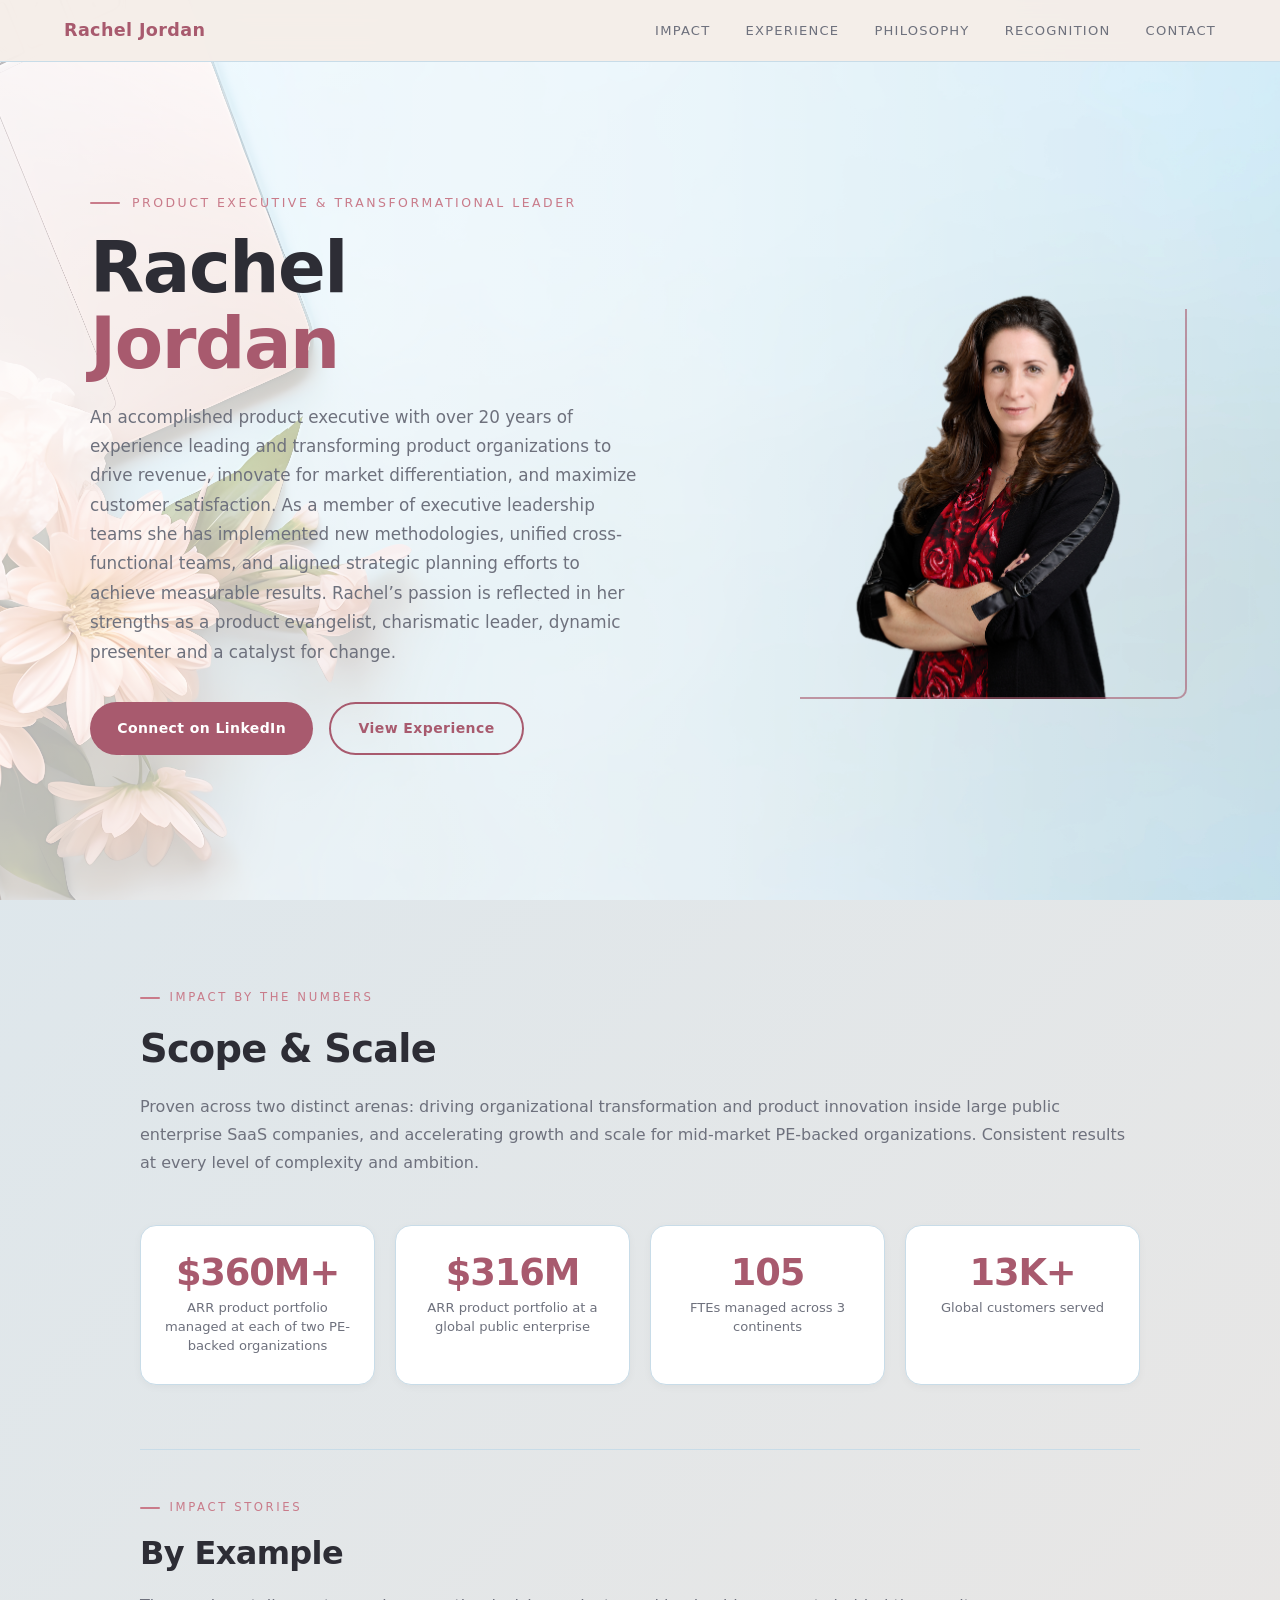
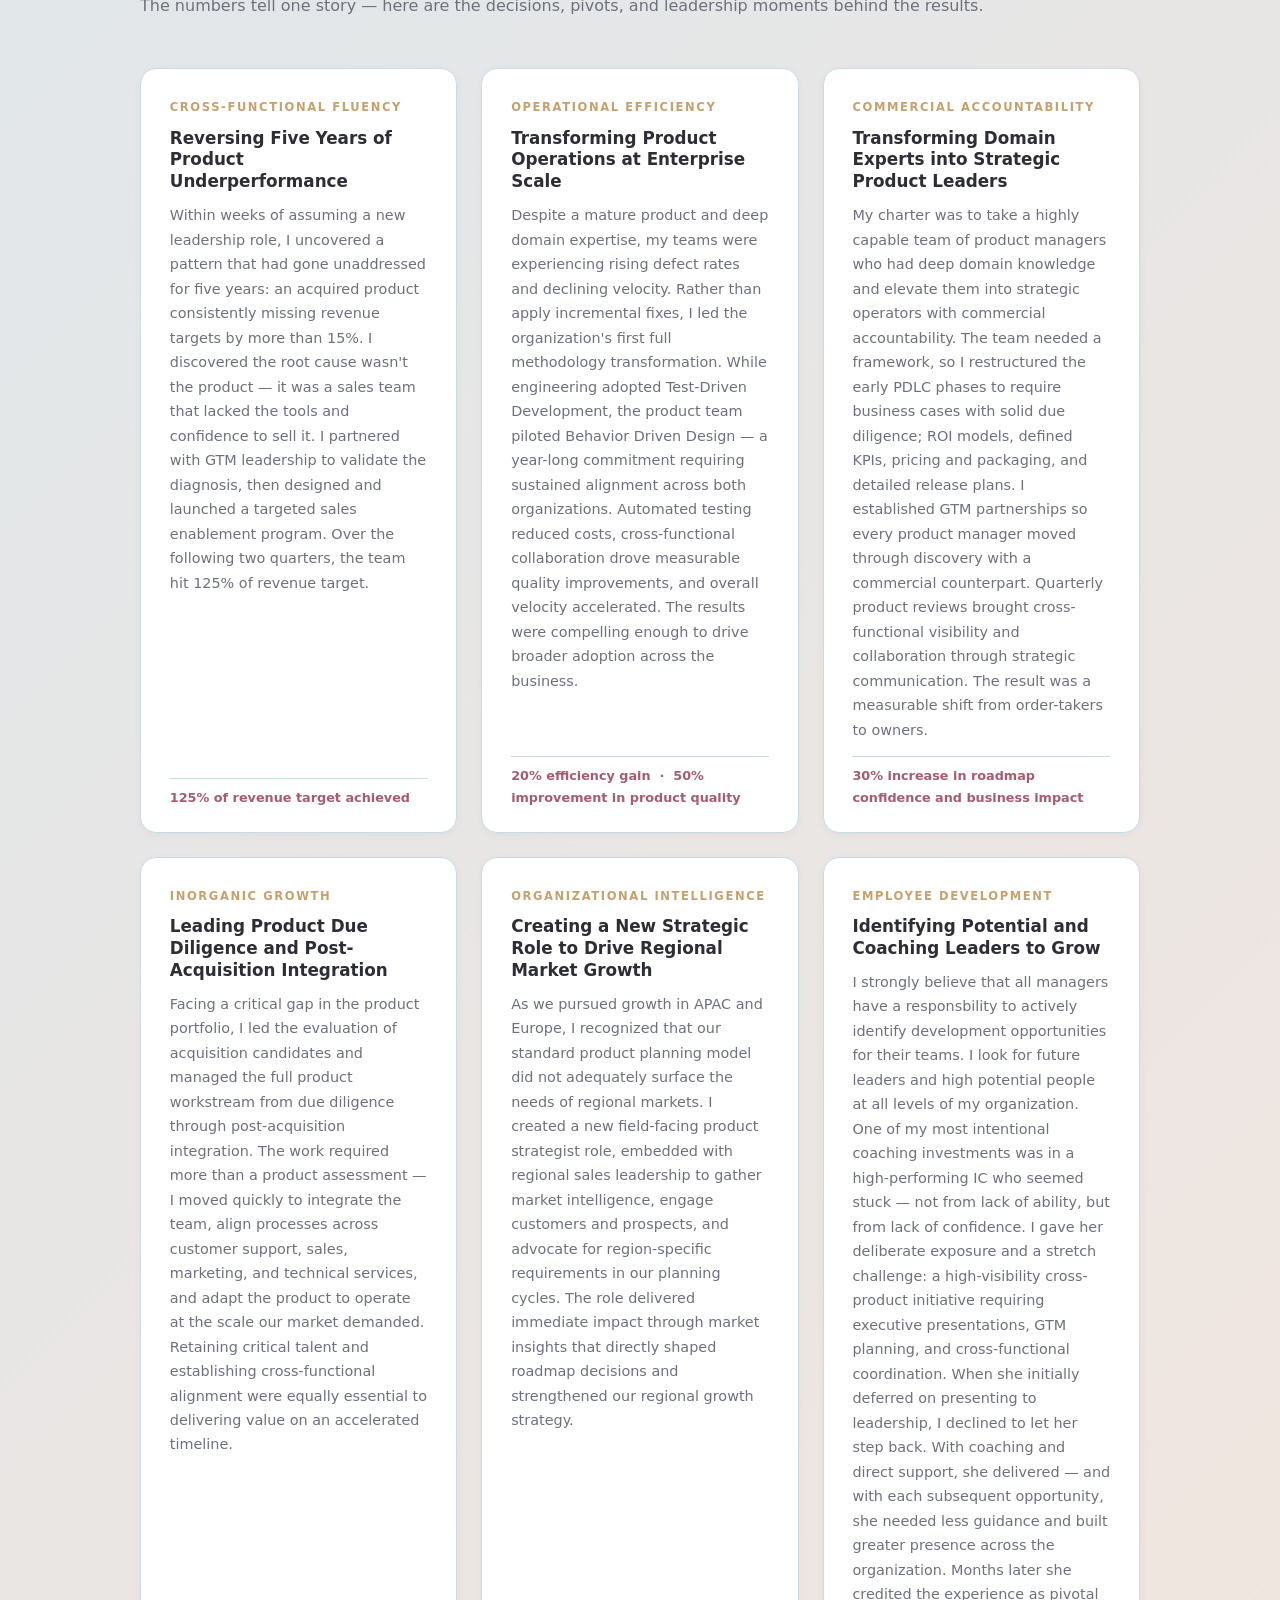
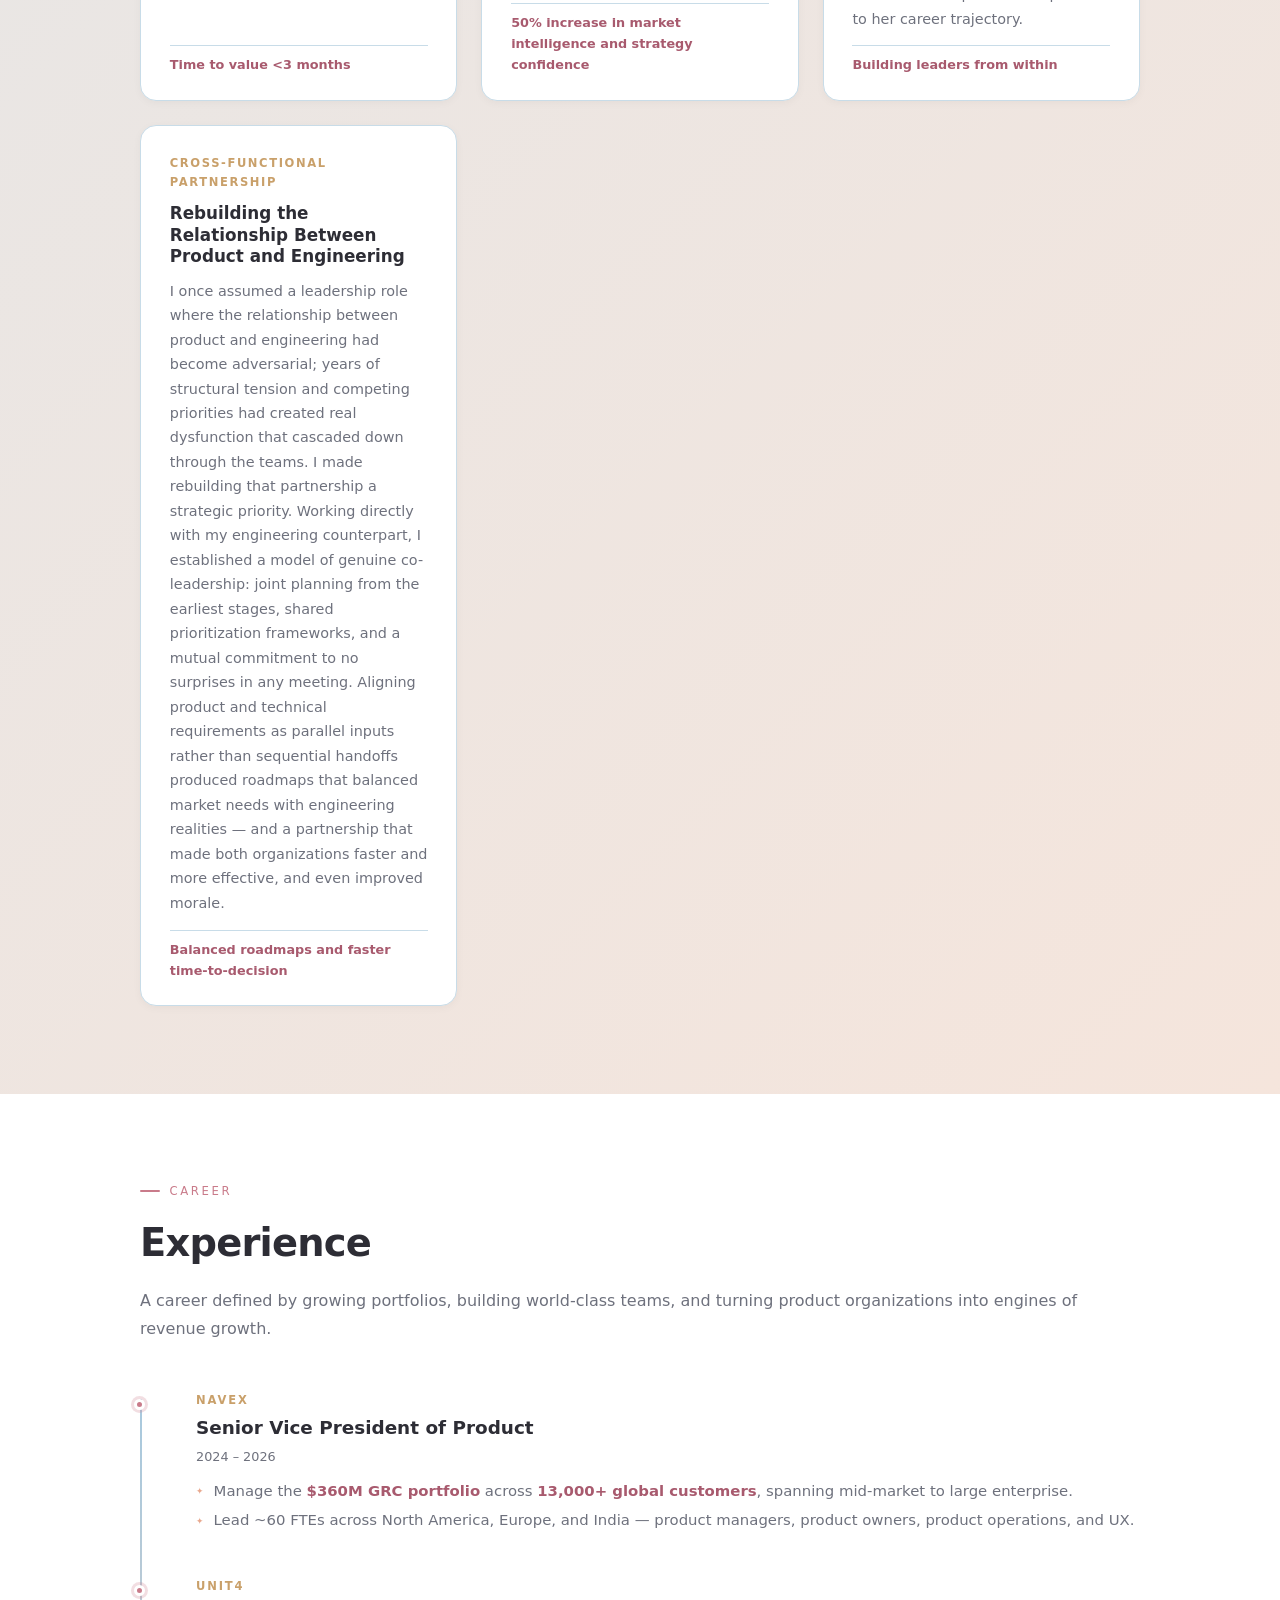
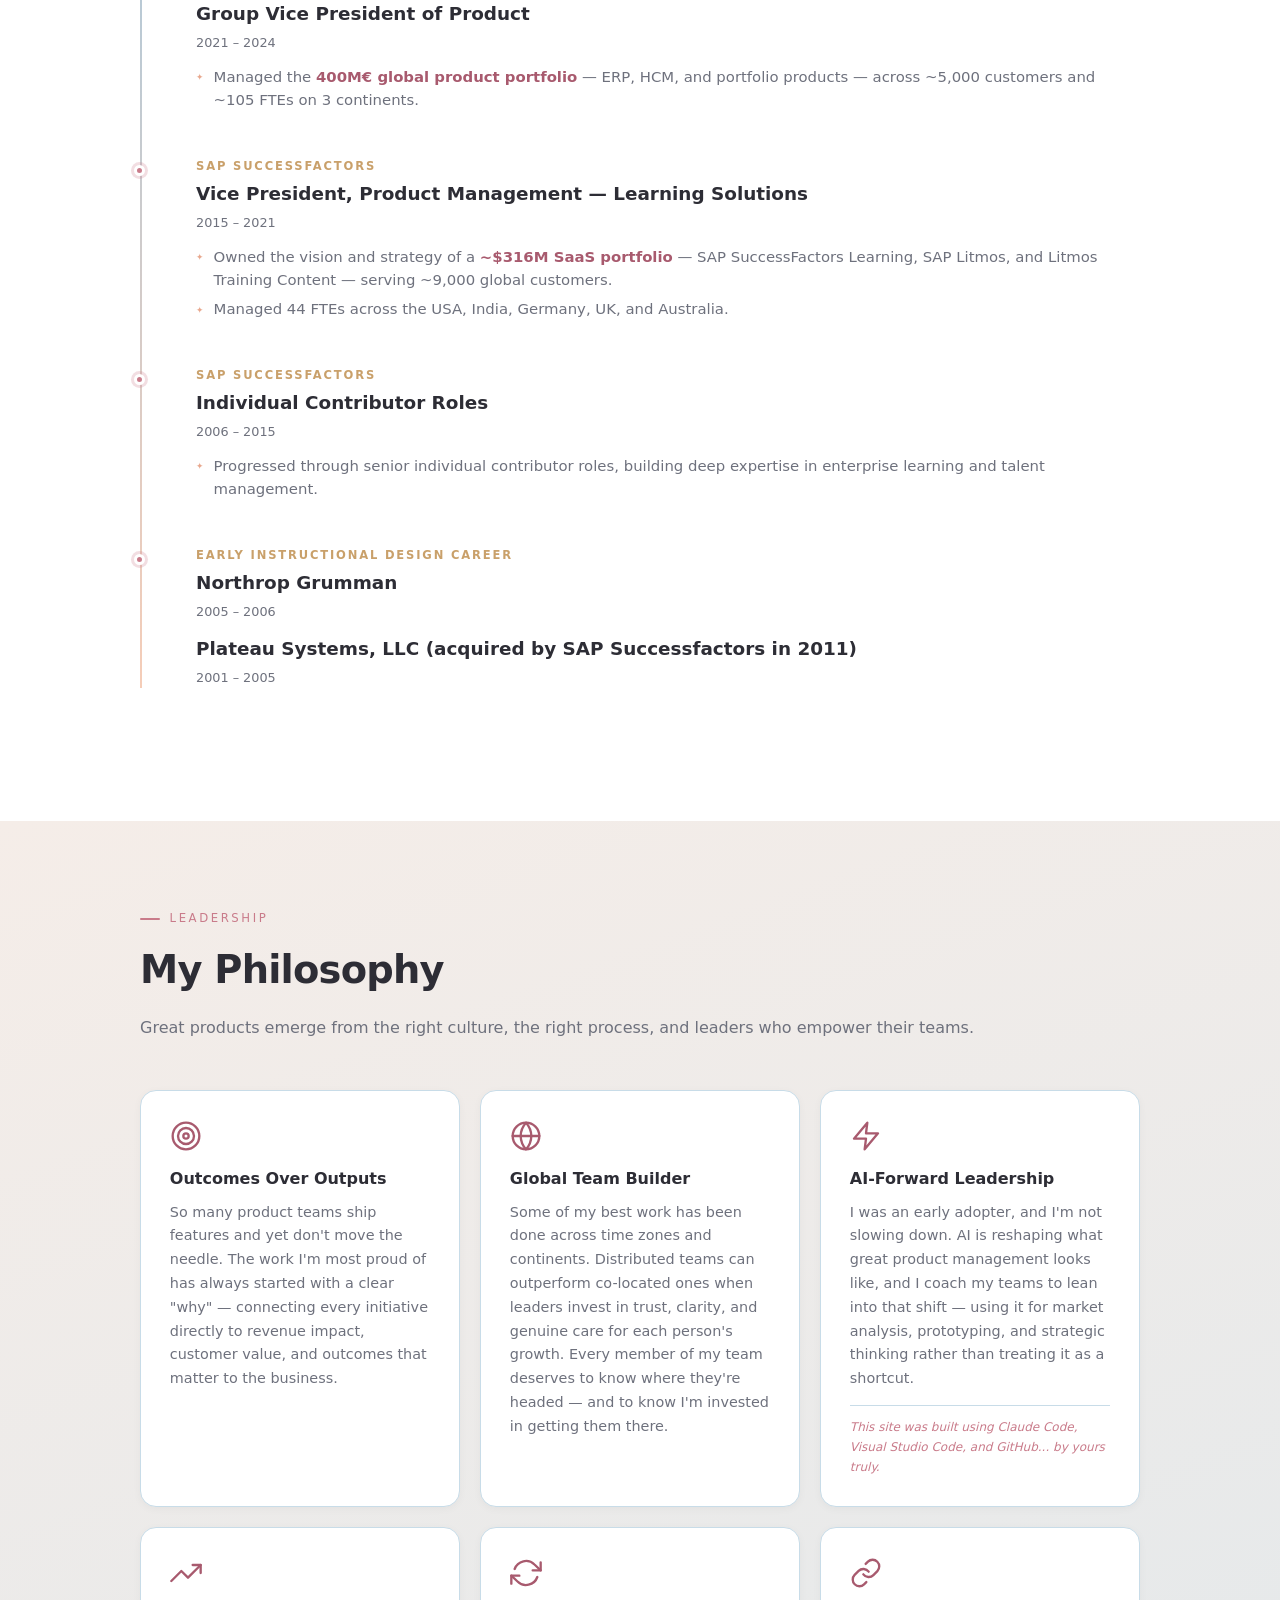
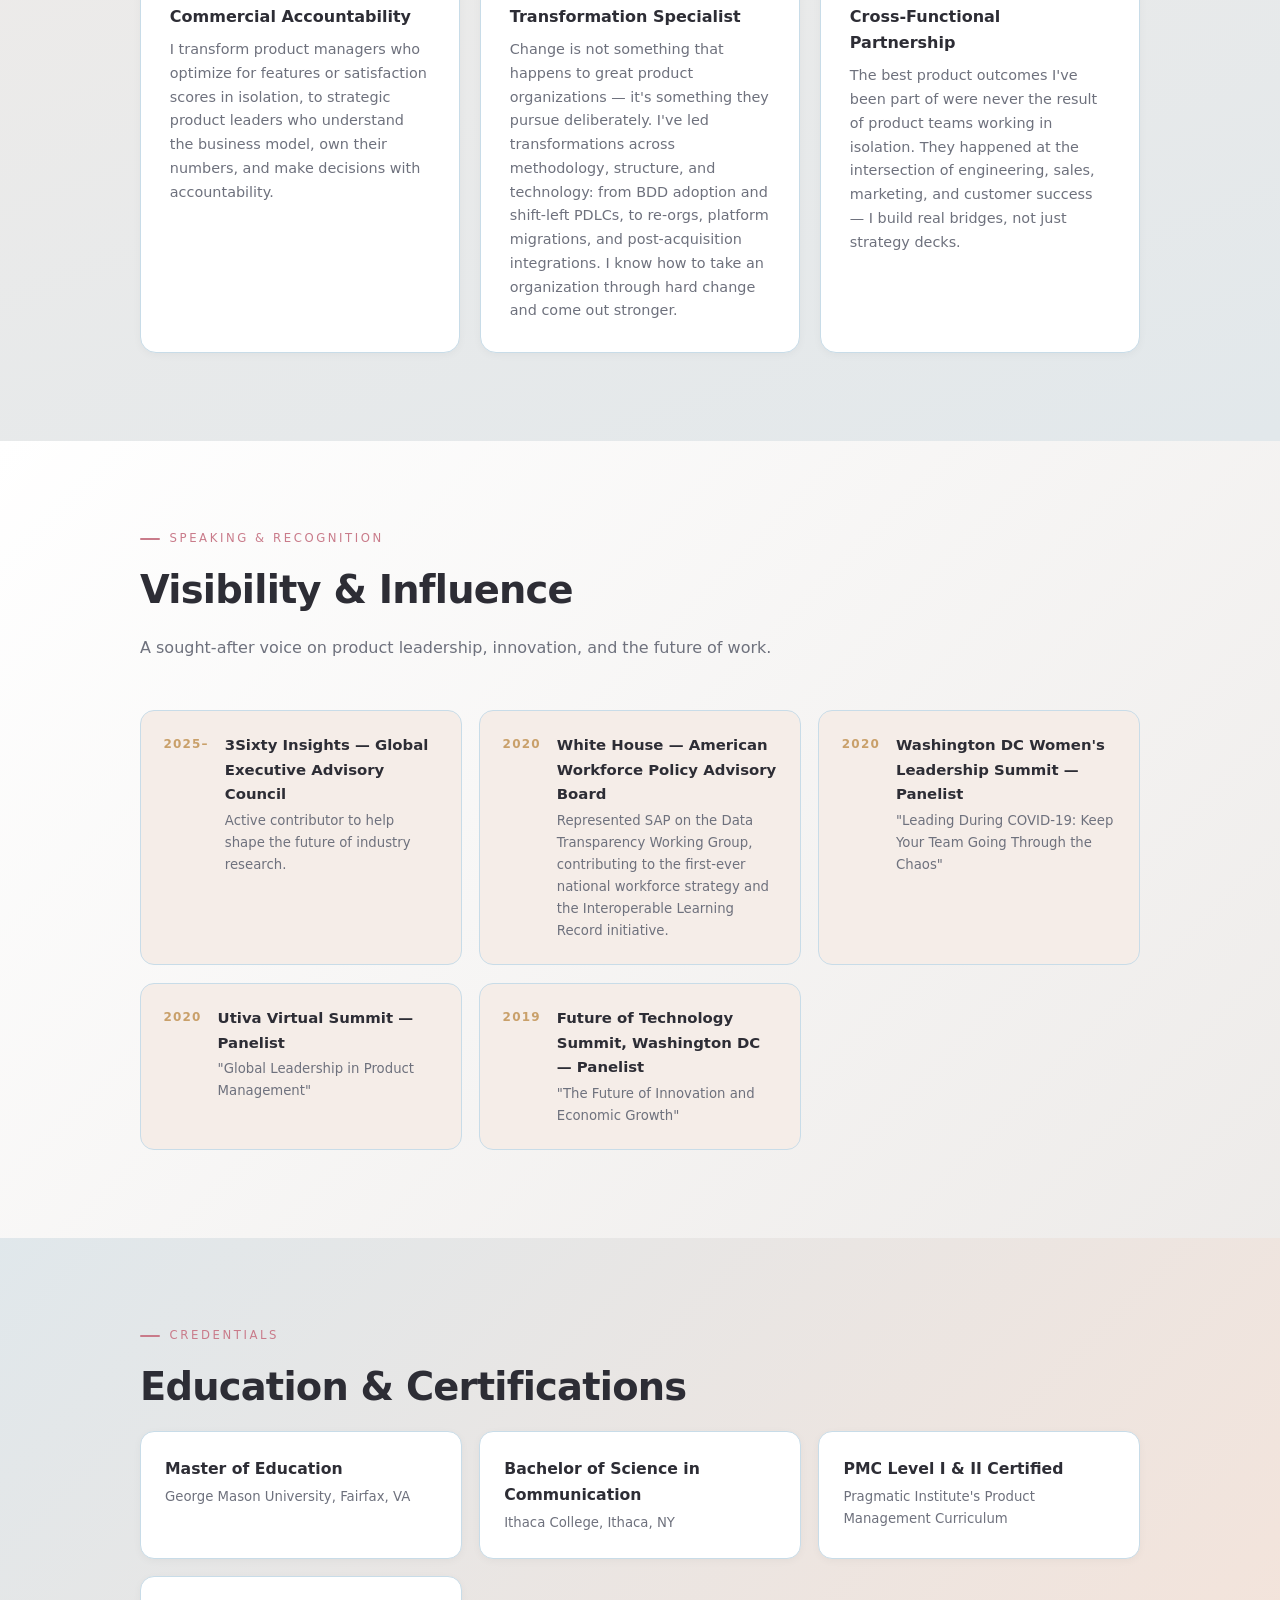
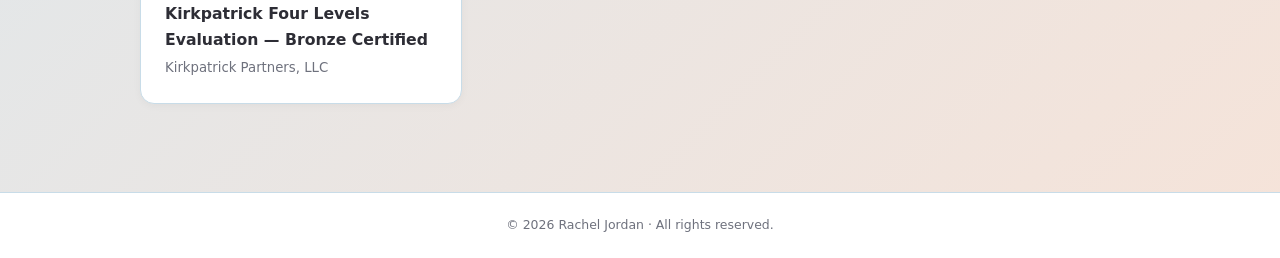
==== commit 84888832: "Copy edits" ====
--- a/index.html
+++ b/index.html
@@ -82,7 +82,7 @@
       <div class="story-card">
         <div class="story-context">Cross-Functional Fluency</div>
         <div class="story-title">Reversing Five Years of Product Underperformance</div>
-        <p class="story-text">Within weeks of assuming a new leadership role, I uncovered a pattern that had gone unaddressed for five years: an acquired product consistently missing revenue targets by more than 15% of plan. The root cause wasn't the product — it was a sales team that lacked the tools and confidence to sell it. I partnered with GTM leadership to validate the diagnosis, then designed and launched a targeted sales enablement program. Over the following two quarters, the team hit 125% of revenue target.</p>
+        <p class="story-text">Within weeks of assuming a new leadership role, I uncovered a pattern that had gone unaddressed for five years: an acquired product consistently missing revenue targets by more than 15%. I discovered the root cause wasn't the product — it was a sales team that lacked the tools and confidence to sell it. I partnered with GTM leadership to validate the diagnosis, then designed and launched a targeted sales enablement program. Over the following two quarters, the team hit 125% of revenue target.</p>
         <div class="story-result">125% of revenue target achieved</div>
       </div>
 
@@ -110,21 +110,21 @@
       <div class="story-card">
         <div class="story-context">Organizational Intelligence</div>
         <div class="story-title">Creating a New Strategic Role to Drive Regional Market Growth</div>
-        <p class="story-text">As we pursued growth in APAC and Europe, I recognized that our standard product planning model could not adequately surface the needs of regional markets. I designed and created a new field-facing product strategist role, embedded with regional sales leadership to gather market intelligence, engage customers and prospects, and advocate for region-specific requirements in our planning cycles. The role delivered immediate impact through market insights that directly shaped roadmap decisions and strengthened our regional growth strategy.</p>
+        <p class="story-text">As we pursued growth in APAC and Europe, I recognized that our standard product planning model did not adequately surface the needs of regional markets. I created a new field-facing product strategist role, embedded with regional sales leadership to gather market intelligence, engage customers and prospects, and advocate for region-specific requirements in our planning cycles. The role delivered immediate impact through market insights that directly shaped roadmap decisions and strengthened our regional growth strategy.</p>
         <div class="story-result">50% increase in market intelligence and strategy confidence</div>
       </div>
 
       <div class="story-card">
         <div class="story-context">Employee Development</div>
         <div class="story-title">Identifying Potential and Coaching Leaders to Grow</div>
-        <p class="story-text">Managers have a responsbility to actively identify development opportunities for their teams. One of my most intentional coaching investments was in a high-performing individual contributor who had plateaued — not from lack of ability, but from lack of confidence. I gave her deliberate exposure: a high-visibility cross-product initiative requiring executive presentations, GTM planning, and cross-functional coordination. When she initially deferred on presenting to leadership, I declined to let her step back. With coaching and direct support, she delivered — and with each subsequent opportunity, she needed less guidance and built greater presence across the organization. Months later she credited the experience as pivotal to her career trajectory.</p>
+        <p class="story-text">I strongly believe that all managers have a responsbility to actively identify development opportunities for their teams. I look for future leaders and high potential people at all levels of my organization.  One of my most intentional coaching investments was in a high-performing IC who seemed stuck — not from lack of ability, but from lack of confidence. I gave her deliberate exposure and a stretch challenge: a high-visibility cross-product initiative requiring executive presentations, GTM planning, and cross-functional coordination. When she initially deferred on presenting to leadership, I declined to let her step back. With coaching and direct support, she delivered — and with each subsequent opportunity, she needed less guidance and built greater presence across the organization. Months later she credited the experience as pivotal to her career trajectory.</p>
         <div class="story-result">Building leaders from within</div>
       </div>
 
       <div class="story-card">
         <div class="story-context">Cross-Functional Partnership</div>
         <div class="story-title">Rebuilding the Relationship Between Product and Engineering</div>
-        <p class="story-text">When I assumed one leadership role, the relationship between product and engineering had become adversarial — years of structural tension and competing priorities had created real dysfunction. I made rebuilding that partnership a strategic priority. Working directly with my engineering counterpart, I established a model of genuine co-leadership: joint planning from the earliest stages, shared prioritization frameworks, and a mutual commitment to no surprises in any meeting. Aligning product and technical requirements as parallel inputs rather than sequential handoffs produced roadmaps that balanced market needs with engineering realities — and a partnership that made both organizations faster and more effective.</p>
+        <p class="story-text">I once assumed a leadership role where the relationship between product and engineering had become adversarial; years of structural tension and competing priorities had created real dysfunction that cascaded down through the teams. I made rebuilding that partnership a strategic priority. Working directly with my engineering counterpart, I established a model of genuine co-leadership: joint planning from the earliest stages, shared prioritization frameworks, and a mutual commitment to no surprises in any meeting. Aligning product and technical requirements as parallel inputs rather than sequential handoffs produced roadmaps that balanced market needs with engineering realities — and a partnership that made both organizations faster and more effective, and even improved morale.</p>
         <div class="story-result">Balanced roadmaps and faster time-to-decision</div>
       </div>
 
@@ -204,7 +204,7 @@
       <div class="philosophy-card">
         <div class="philosophy-icon"><svg viewBox="0 0 24 24" fill="none" stroke="currentColor" stroke-width="1.75" stroke-linecap="round" stroke-linejoin="round"><circle cx="12" cy="12" r="10"/><circle cx="12" cy="12" r="6"/><circle cx="12" cy="12" r="2"/></svg></div>
         <div class="philosophy-title">Outcomes Over Outputs</div>
-        <div class="philosophy-text">So many product teams ship features, and yet don't move the needle. The work I'm most proud of has always started with a clear "why" — connecting every initiative directly to revenue impact, customer value, and outcomes that matter to the business.</div>
+        <div class="philosophy-text">So many product teams ship features and yet don't move the needle. The work I'm most proud of has always started with a clear "why" — connecting every initiative directly to revenue impact, customer value, and outcomes that matter to the business.</div>
       </div>
       <div class="philosophy-card">
         <div class="philosophy-icon"><svg viewBox="0 0 24 24" fill="none" stroke="currentColor" stroke-width="1.75" stroke-linecap="round" stroke-linejoin="round"><circle cx="12" cy="12" r="10"/><line x1="2" y1="12" x2="22" y2="12"/><path d="M12 2a15.3 15.3 0 0 1 4 10 15.3 15.3 0 0 1-4 10 15.3 15.3 0 0 1-4-10 15.3 15.3 0 0 1 4-10z"/></svg></div>
@@ -247,7 +247,7 @@
         <div class="recognition-year">2025–</div>
         <div>
           <div class="recognition-title">3Sixty Insights — Global Executive Advisory Council</div>
-          <div class="recognition-desc">Active contributor to industry research shaping the future of HCM and GRC markets.</div>
+          <div class="recognition-desc">Active contributor to help shape the future of industry research.</div>
         </div>
       </div>
       <div class="recognition-card">
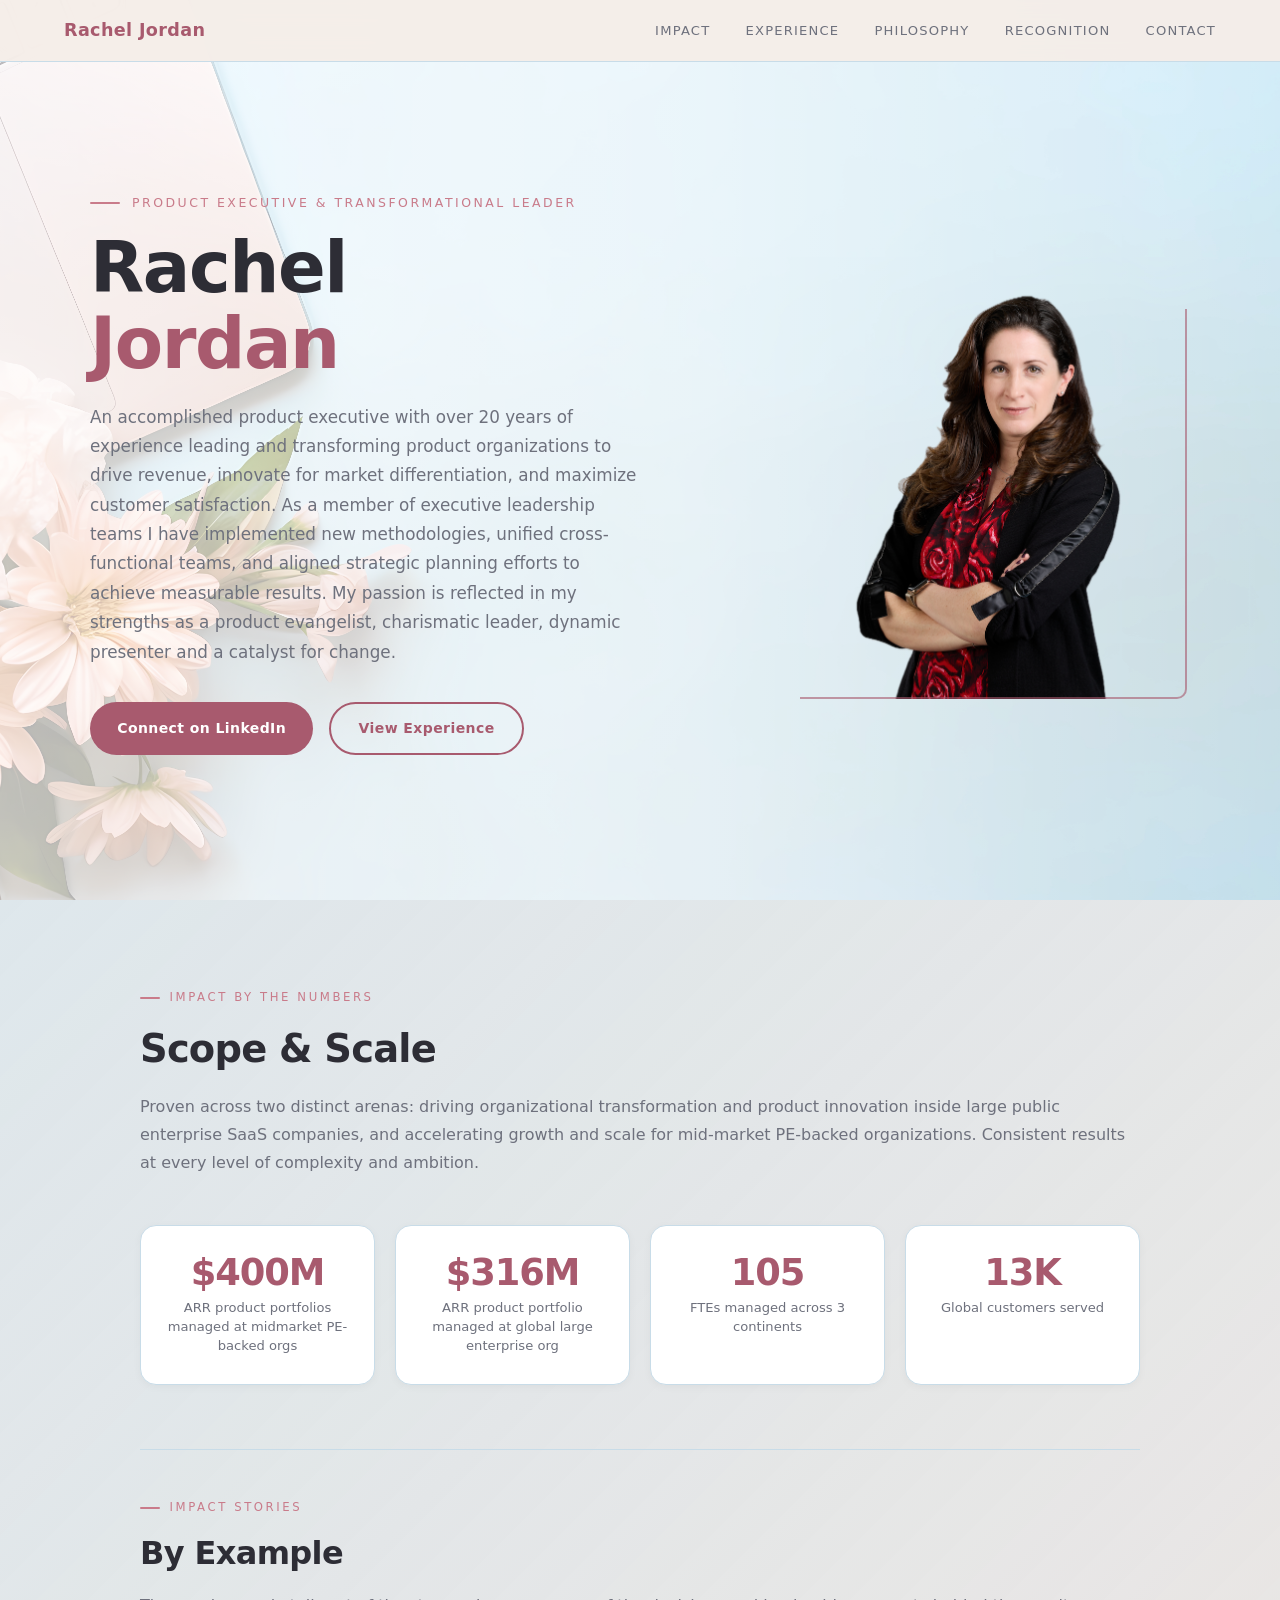
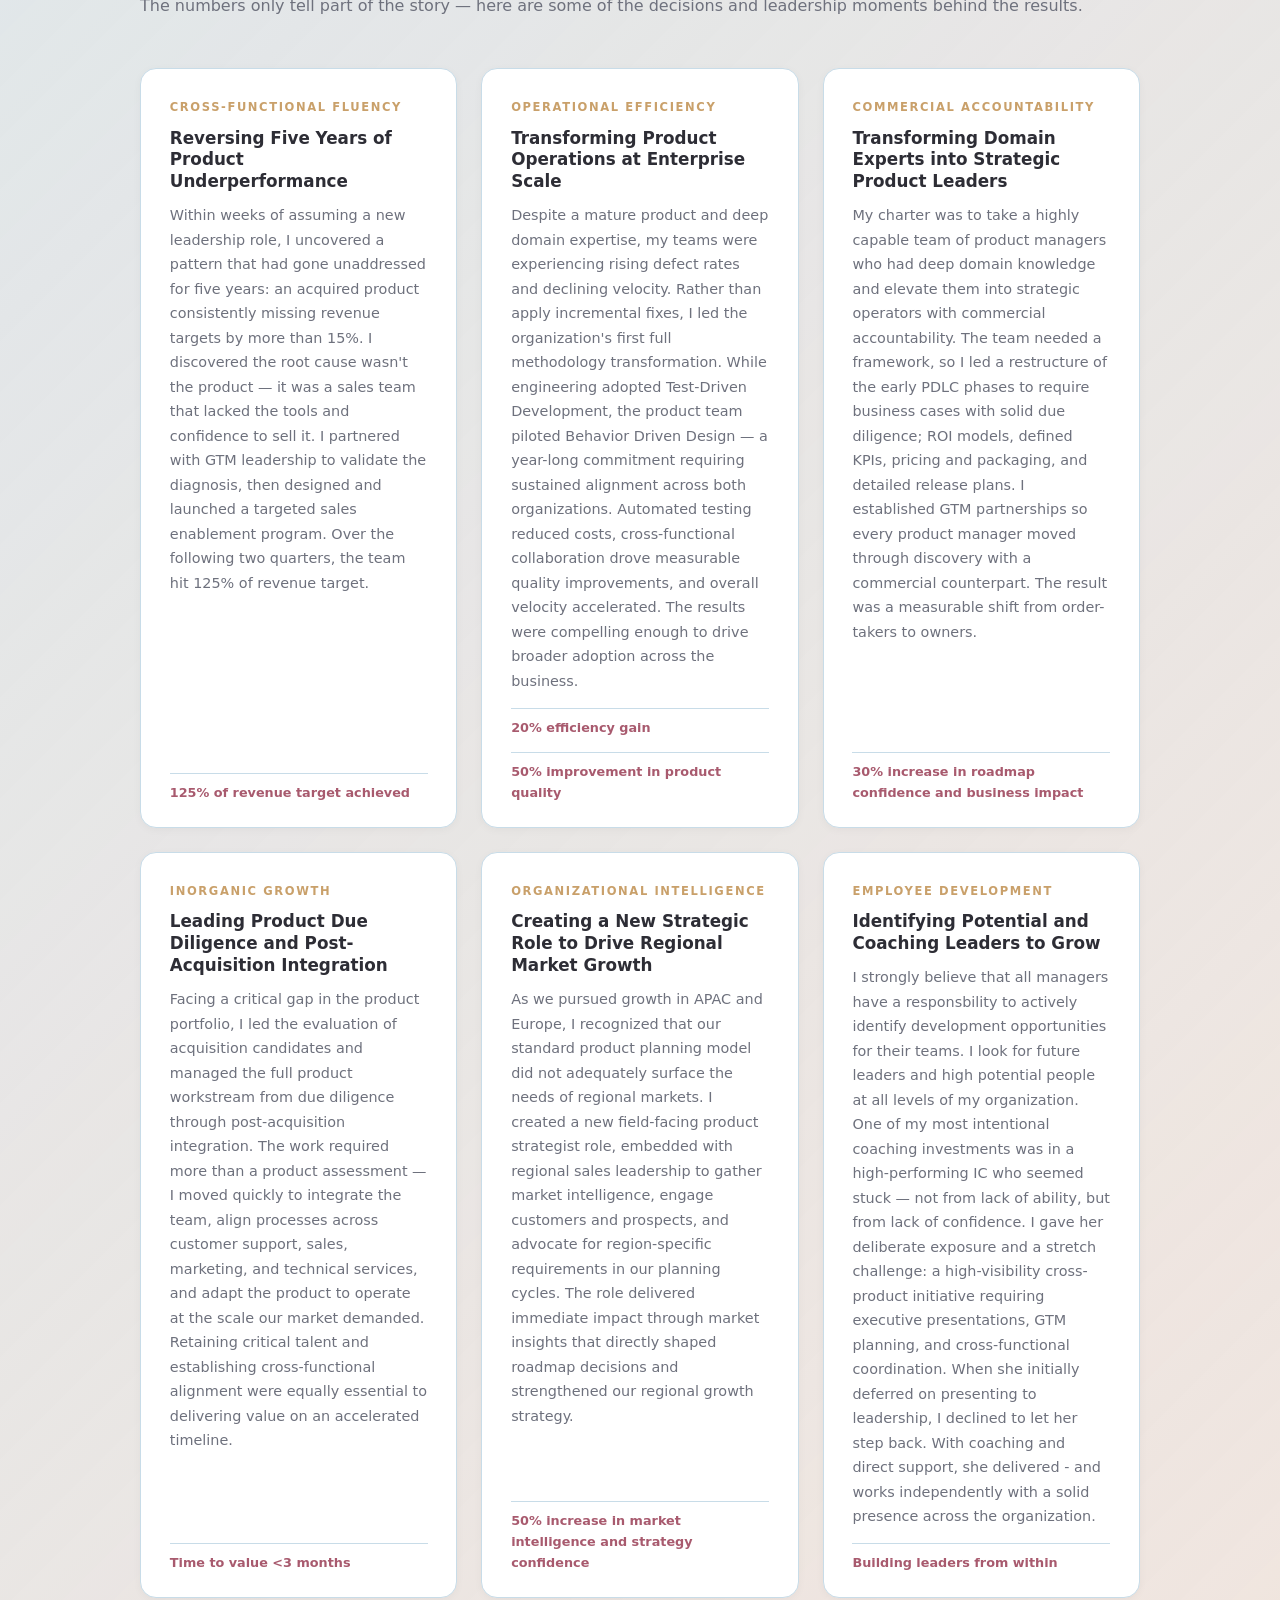
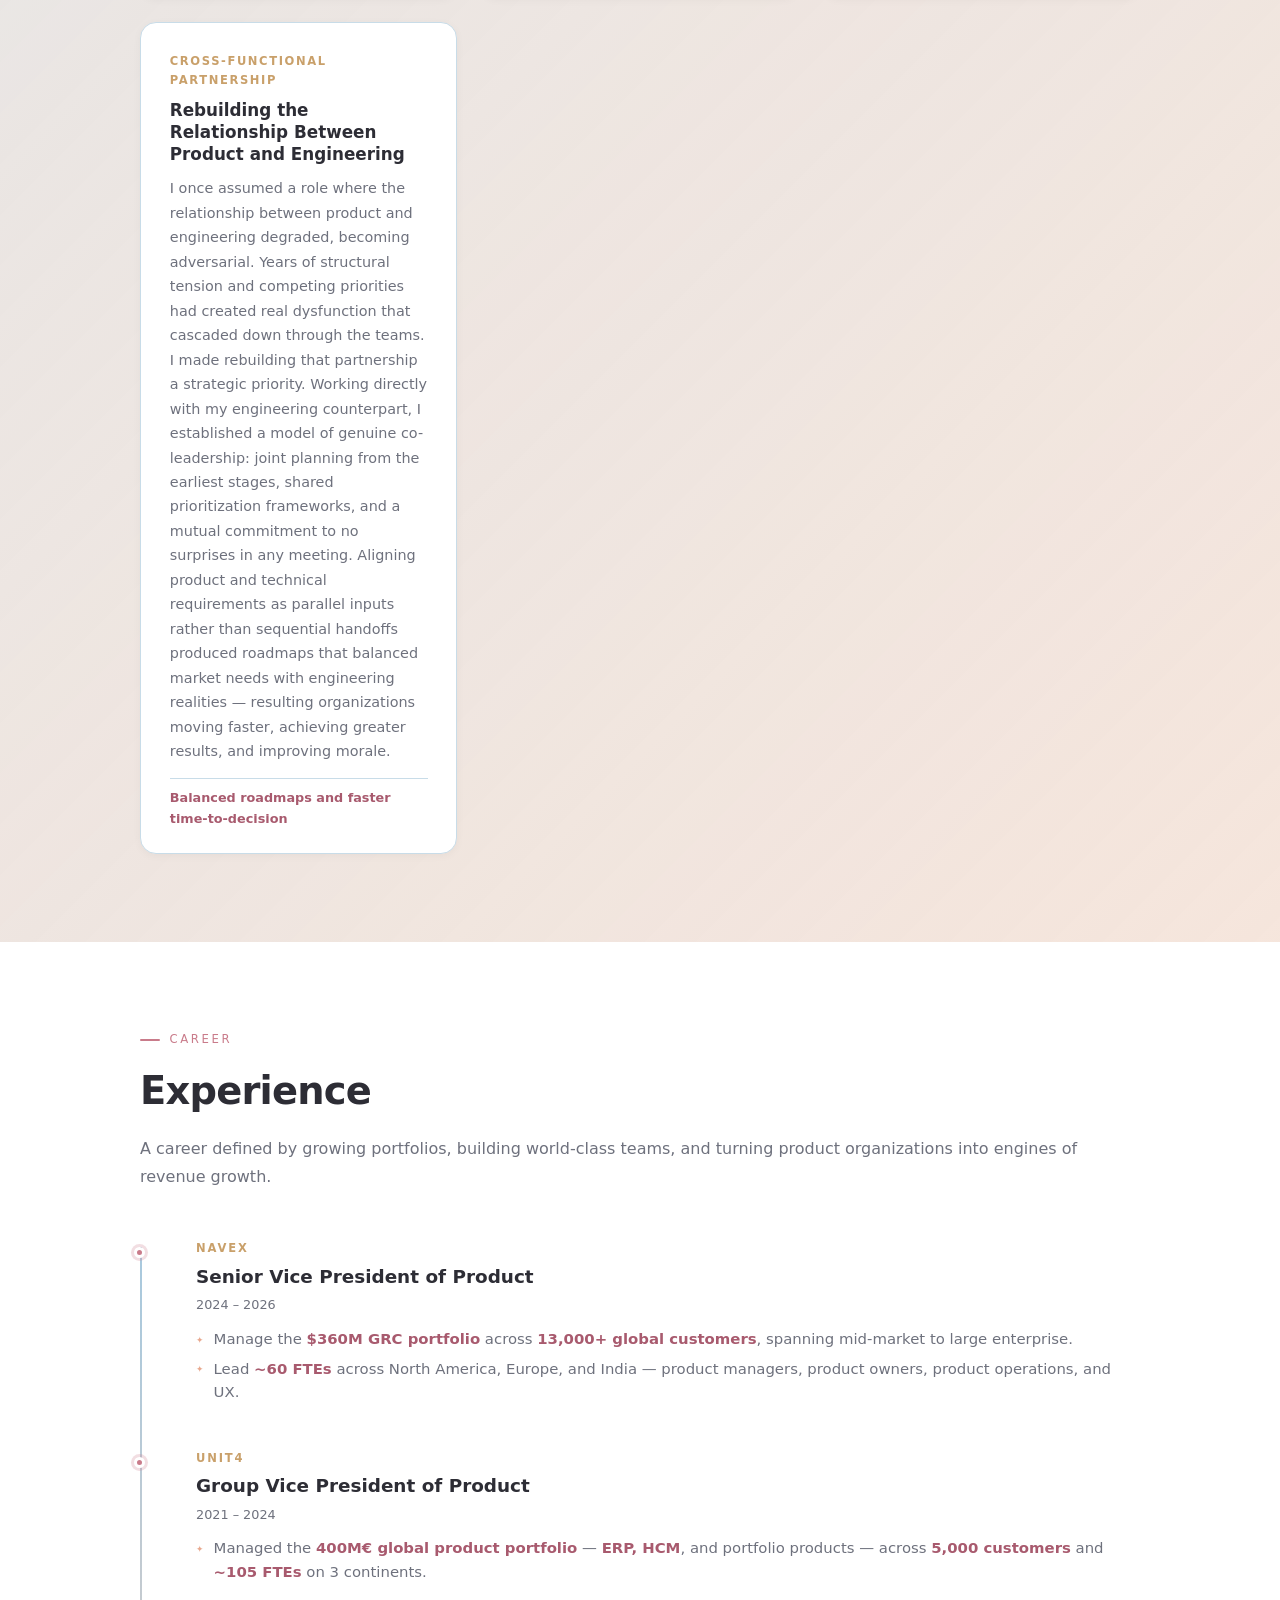
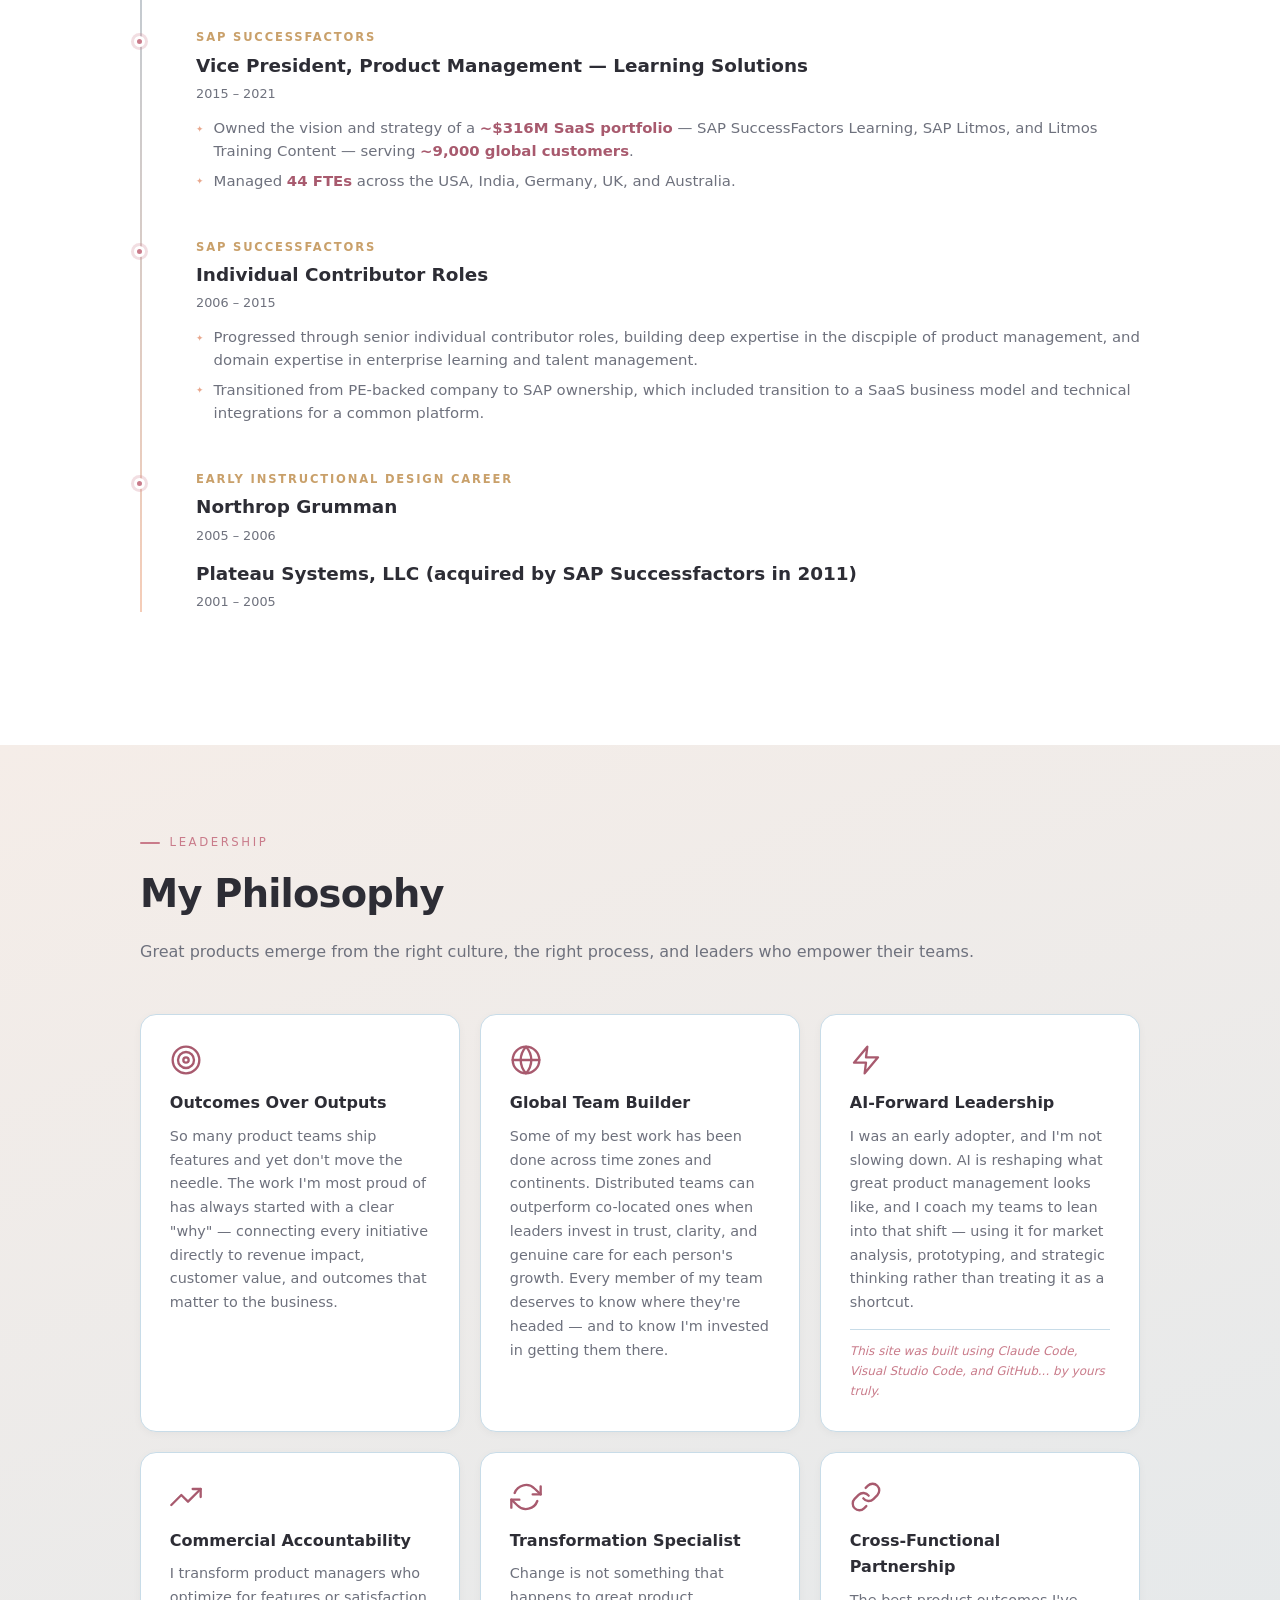
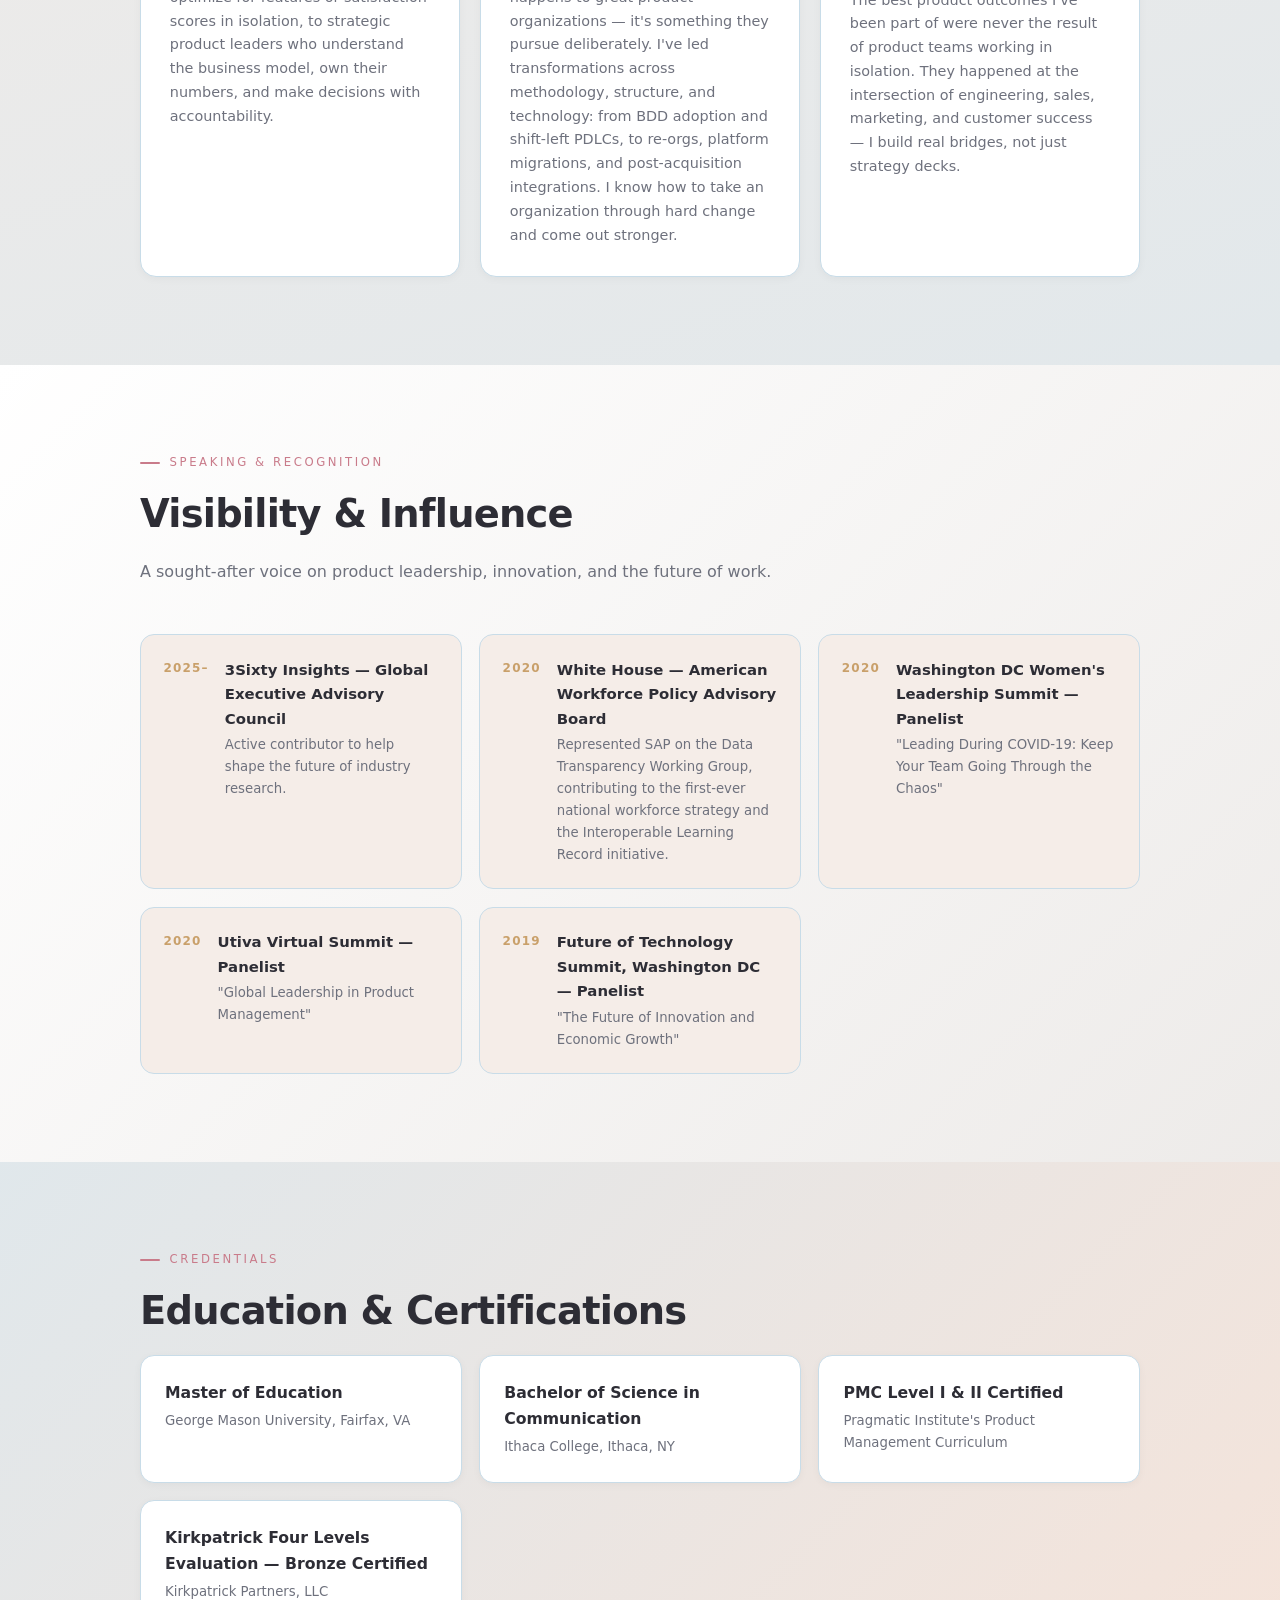
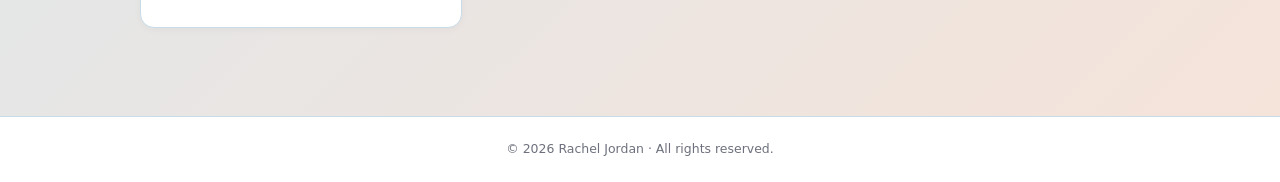
==== commit 7b005167: "Minor copy edits" ====
--- a/index.html
+++ b/index.html
@@ -32,7 +32,7 @@
       <div class="hero-eyebrow">Product Executive &amp; Transformational Leader</div>
       <h1>Rachel<br/><span>Jordan</span></h1>
       <p class="hero-tagline">
-        An accomplished product executive with over 20 years of experience leading and transforming product organizations to drive revenue, innovate for market differentiation, and maximize customer satisfaction. As a member of executive leadership teams she has implemented new methodologies, unified cross-functional teams, and aligned strategic planning efforts to achieve measurable results.  Rachel’s passion is reflected in her strengths as a product evangelist, charismatic leader, dynamic presenter and a catalyst for change.
+        An accomplished product executive with over 20 years of experience leading and transforming product organizations to drive revenue, innovate for market differentiation, and maximize customer satisfaction. As a member of executive leadership teams I have implemented new methodologies, unified cross-functional teams, and aligned strategic planning efforts to achieve measurable results.  My passion is reflected in my strengths as a product evangelist, charismatic leader, dynamic presenter and a catalyst for change.
       </p>
       <div class="hero-cta">
         <a class="btn btn-primary" href="https://www.linkedin.com/in/rachel-jordan" target="_blank">Connect on LinkedIn</a>
@@ -54,19 +54,19 @@
     <p class="section-intro">Proven across two distinct arenas: driving organizational transformation and product innovation inside large public enterprise SaaS companies, and accelerating growth and scale for mid-market PE-backed organizations. Consistent results at every level of complexity and ambition.</p>
     <div class="metrics-grid">
       <div class="metric-card">
-        <div class="metric-number">$360M+</div>
-        <div class="metric-label">ARR product portfolio managed at each of two PE-backed organizations</div>
+        <div class="metric-number">$400M</div>
+        <div class="metric-label">ARR product portfolios managed at midmarket PE-backed orgs</div>
       </div>
       <div class="metric-card">
         <div class="metric-number">$316M</div>
-        <div class="metric-label">ARR product portfolio at a global public enterprise</div>
+        <div class="metric-label">ARR product portfolio managed at global large enterprise org</div>
       </div>
       <div class="metric-card">
         <div class="metric-number">105</div>
         <div class="metric-label">FTEs managed across 3 continents</div>
       </div>
       <div class="metric-card">
-        <div class="metric-number">13K+</div>
+        <div class="metric-number">13K</div>
         <div class="metric-label">Global customers served</div>
       </div>
     </div>
@@ -75,7 +75,7 @@
 
     <div class="section-label stories-label">Impact Stories</div>
     <h3 class="stories-heading">By Example</h3>
-    <p class="section-intro">The numbers tell one story — here are the decisions, pivots, and leadership moments behind the results.</p>
+    <p class="section-intro">The numbers only tell part of the story — here are some of the decisions and leadership moments behind the results.</p>
 
     <div class="stories-grid">
 
@@ -90,13 +90,14 @@
         <div class="story-context">Operational Efficiency</div>
         <div class="story-title">Transforming Product Operations at Enterprise Scale</div>
         <p class="story-text">Despite a mature product and deep domain expertise, my teams were experiencing rising defect rates and declining velocity. Rather than apply incremental fixes, I led the organization's first full methodology transformation. While engineering adopted Test-Driven Development, the product team piloted Behavior Driven Design — a year-long commitment requiring sustained alignment across both organizations. Automated testing reduced costs, cross-functional collaboration drove measurable quality improvements, and overall velocity accelerated. The results were compelling enough to drive broader adoption across the business.</p>
-        <div class="story-result">20% efficiency gain &nbsp;·&nbsp; 50% improvement in product quality</div>
+        <div class="story-result">20% efficiency gain</div>
+        <div class="story-result">50% improvement in product quality</div>
       </div>
 
       <div class="story-card">
         <div class="story-context">Commercial Accountability</div>
         <div class="story-title">Transforming Domain Experts into Strategic Product Leaders</div>
-        <p class="story-text">My charter was to take a highly capable team of product managers who had deep domain knowledge and elevate them into strategic operators with commercial accountability. The team needed a framework, so I restructured the early PDLC phases to require business cases with solid due diligence; ROI models, defined KPIs, pricing and packaging, and detailed release plans. I established GTM partnerships so every product manager moved through discovery with a commercial counterpart. Quarterly product reviews brought cross-functional visibility and collaboration through strategic communication. The result was a measurable shift from order-takers to owners.</p>
+        <p class="story-text">My charter was to take a highly capable team of product managers who had deep domain knowledge and elevate them into strategic operators with commercial accountability. The team needed a framework, so I led a restructure of the early PDLC phases to require business cases with solid due diligence; ROI models, defined KPIs, pricing and packaging, and detailed release plans. I established GTM partnerships so every product manager moved through discovery with a commercial counterpart. The result was a measurable shift from order-takers to owners.</p>
         <div class="story-result">30% increase in roadmap confidence and business impact</div>
       </div>
 
@@ -117,14 +118,14 @@
       <div class="story-card">
         <div class="story-context">Employee Development</div>
         <div class="story-title">Identifying Potential and Coaching Leaders to Grow</div>
-        <p class="story-text">I strongly believe that all managers have a responsbility to actively identify development opportunities for their teams. I look for future leaders and high potential people at all levels of my organization.  One of my most intentional coaching investments was in a high-performing IC who seemed stuck — not from lack of ability, but from lack of confidence. I gave her deliberate exposure and a stretch challenge: a high-visibility cross-product initiative requiring executive presentations, GTM planning, and cross-functional coordination. When she initially deferred on presenting to leadership, I declined to let her step back. With coaching and direct support, she delivered — and with each subsequent opportunity, she needed less guidance and built greater presence across the organization. Months later she credited the experience as pivotal to her career trajectory.</p>
+        <p class="story-text">I strongly believe that all managers have a responsbility to actively identify development opportunities for their teams. I look for future leaders and high potential people at all levels of my organization.  One of my most intentional coaching investments was in a high-performing IC who seemed stuck — not from lack of ability, but from lack of confidence. I gave her deliberate exposure and a stretch challenge: a high-visibility cross-product initiative requiring executive presentations, GTM planning, and cross-functional coordination. When she initially deferred on presenting to leadership, I declined to let her step back. With coaching and direct support, she delivered - and works independently with a solid presence across the organization.</p>
         <div class="story-result">Building leaders from within</div>
       </div>
 
       <div class="story-card">
         <div class="story-context">Cross-Functional Partnership</div>
         <div class="story-title">Rebuilding the Relationship Between Product and Engineering</div>
-        <p class="story-text">I once assumed a leadership role where the relationship between product and engineering had become adversarial; years of structural tension and competing priorities had created real dysfunction that cascaded down through the teams. I made rebuilding that partnership a strategic priority. Working directly with my engineering counterpart, I established a model of genuine co-leadership: joint planning from the earliest stages, shared prioritization frameworks, and a mutual commitment to no surprises in any meeting. Aligning product and technical requirements as parallel inputs rather than sequential handoffs produced roadmaps that balanced market needs with engineering realities — and a partnership that made both organizations faster and more effective, and even improved morale.</p>
+        <p class="story-text">I once assumed a role where the relationship between product and engineering degraded, becoming adversarial. Years of structural tension and competing priorities had created real dysfunction that cascaded down through the teams. I made rebuilding that partnership a strategic priority. Working directly with my engineering counterpart, I established a model of genuine co-leadership: joint planning from the earliest stages, shared prioritization frameworks, and a mutual commitment to no surprises in any meeting. Aligning product and technical requirements as parallel inputs rather than sequential handoffs produced roadmaps that balanced market needs with engineering realities — resulting organizations moving faster, achieving greater results, and improving morale.</p>
         <div class="story-result">Balanced roadmaps and faster time-to-decision</div>
       </div>
 
@@ -147,7 +148,7 @@
         <div class="timeline-period">2024 – 2026</div>
         <ul class="timeline-details">
           <li>Manage the <span class="highlight">$360M GRC portfolio</span> across <span class="highlight">13,000+ global customers</span>, spanning mid-market to large enterprise.</li>
-          <li>Lead ~60 FTEs across North America, Europe, and India — product managers, product owners, product operations, and UX.</li>
+          <li>Lead <span class="highlight">~60 FTEs</span> across North America, Europe, and India — product managers, product owners, product operations, and UX.</li>
         </ul>
       </div>
 
@@ -156,7 +157,7 @@
         <div class="timeline-role">Group Vice President of Product</div>
         <div class="timeline-period">2021 – 2024</div>
         <ul class="timeline-details">
-          <li>Managed the <span class="highlight">400M€ global product portfolio</span> — ERP, HCM, and portfolio products — across ~5,000 customers and ~105 FTEs on 3 continents.</li>
+          <li>Managed the <span class="highlight">400M€ global product portfolio</span> — <span class="highlight">ERP, HCM</span>, and portfolio products — across <span class="highlight">5,000 customers</span> and <span class="highlight">~105 FTEs</span> on 3 continents.</li>
         </ul>
       </div>
 
@@ -165,8 +166,8 @@
         <div class="timeline-role">Vice President, Product Management — Learning Solutions</div>
         <div class="timeline-period">2015 – 2021</div>
         <ul class="timeline-details">
-          <li>Owned the vision and strategy of a <span class="highlight">~$316M SaaS portfolio</span> — SAP SuccessFactors Learning, SAP Litmos, and Litmos Training Content — serving ~9,000 global customers.</li>
-          <li>Managed 44 FTEs across the USA, India, Germany, UK, and Australia.</li>
+          <li>Owned the vision and strategy of a <span class="highlight">~$316M SaaS portfolio</span> — SAP SuccessFactors Learning, SAP Litmos, and Litmos Training Content — serving <span class="highlight">~9,000 global customers</span>.</li>
+          <li>Managed <span class="highlight">44 FTEs</span> across the USA, India, Germany, UK, and Australia.</li>
         </ul>
       </div>
 
@@ -175,7 +176,8 @@
         <div class="timeline-role">Individual Contributor Roles</div>
         <div class="timeline-period">2006 – 2015</div>
         <ul class="timeline-details">
-          <li>Progressed through senior individual contributor roles, building deep expertise in enterprise learning and talent management.</li>
+          <li>Progressed through senior individual contributor roles, building deep expertise in the discpiple of product management, and domain expertise in enterprise learning and talent management.</li>
+          <li>Transitioned from PE-backed company to SAP ownership, which included transition to a SaaS business model and technical integrations for a common platform.</li>
         </ul>
       </div>
 
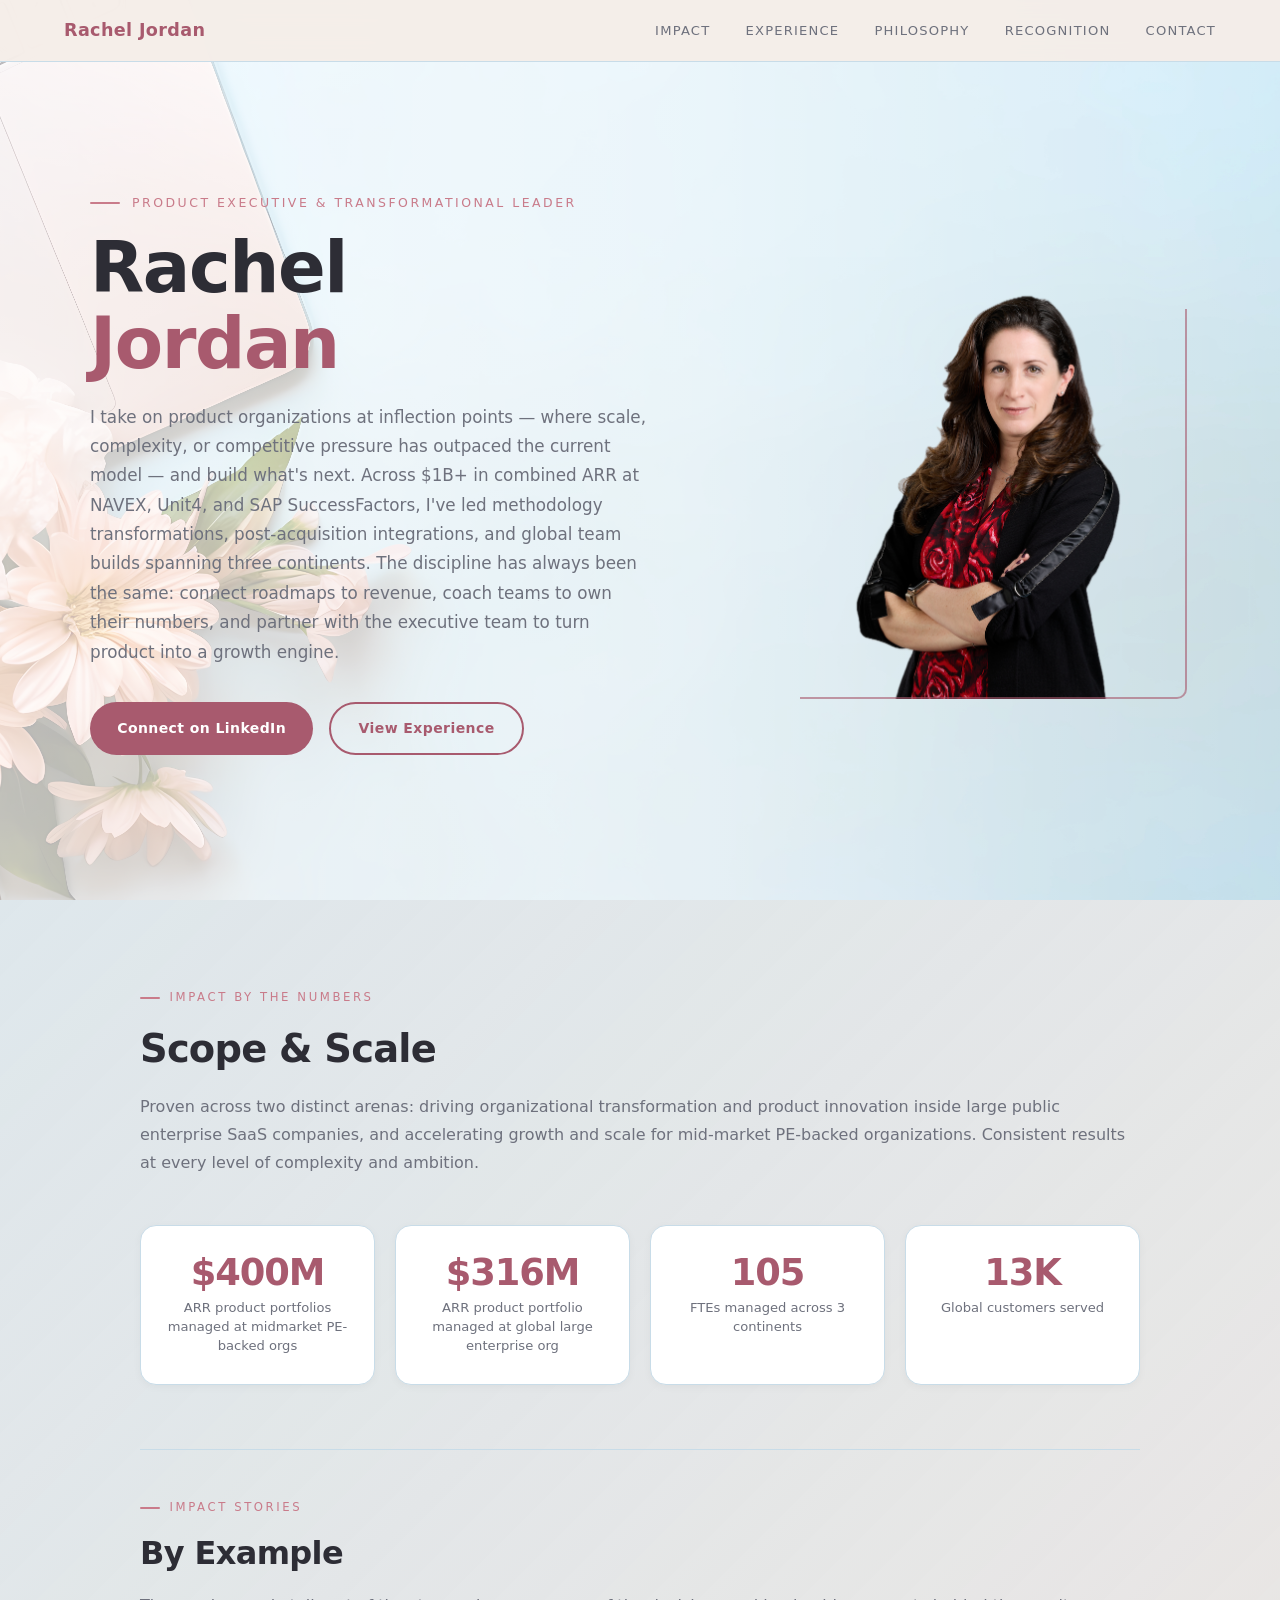
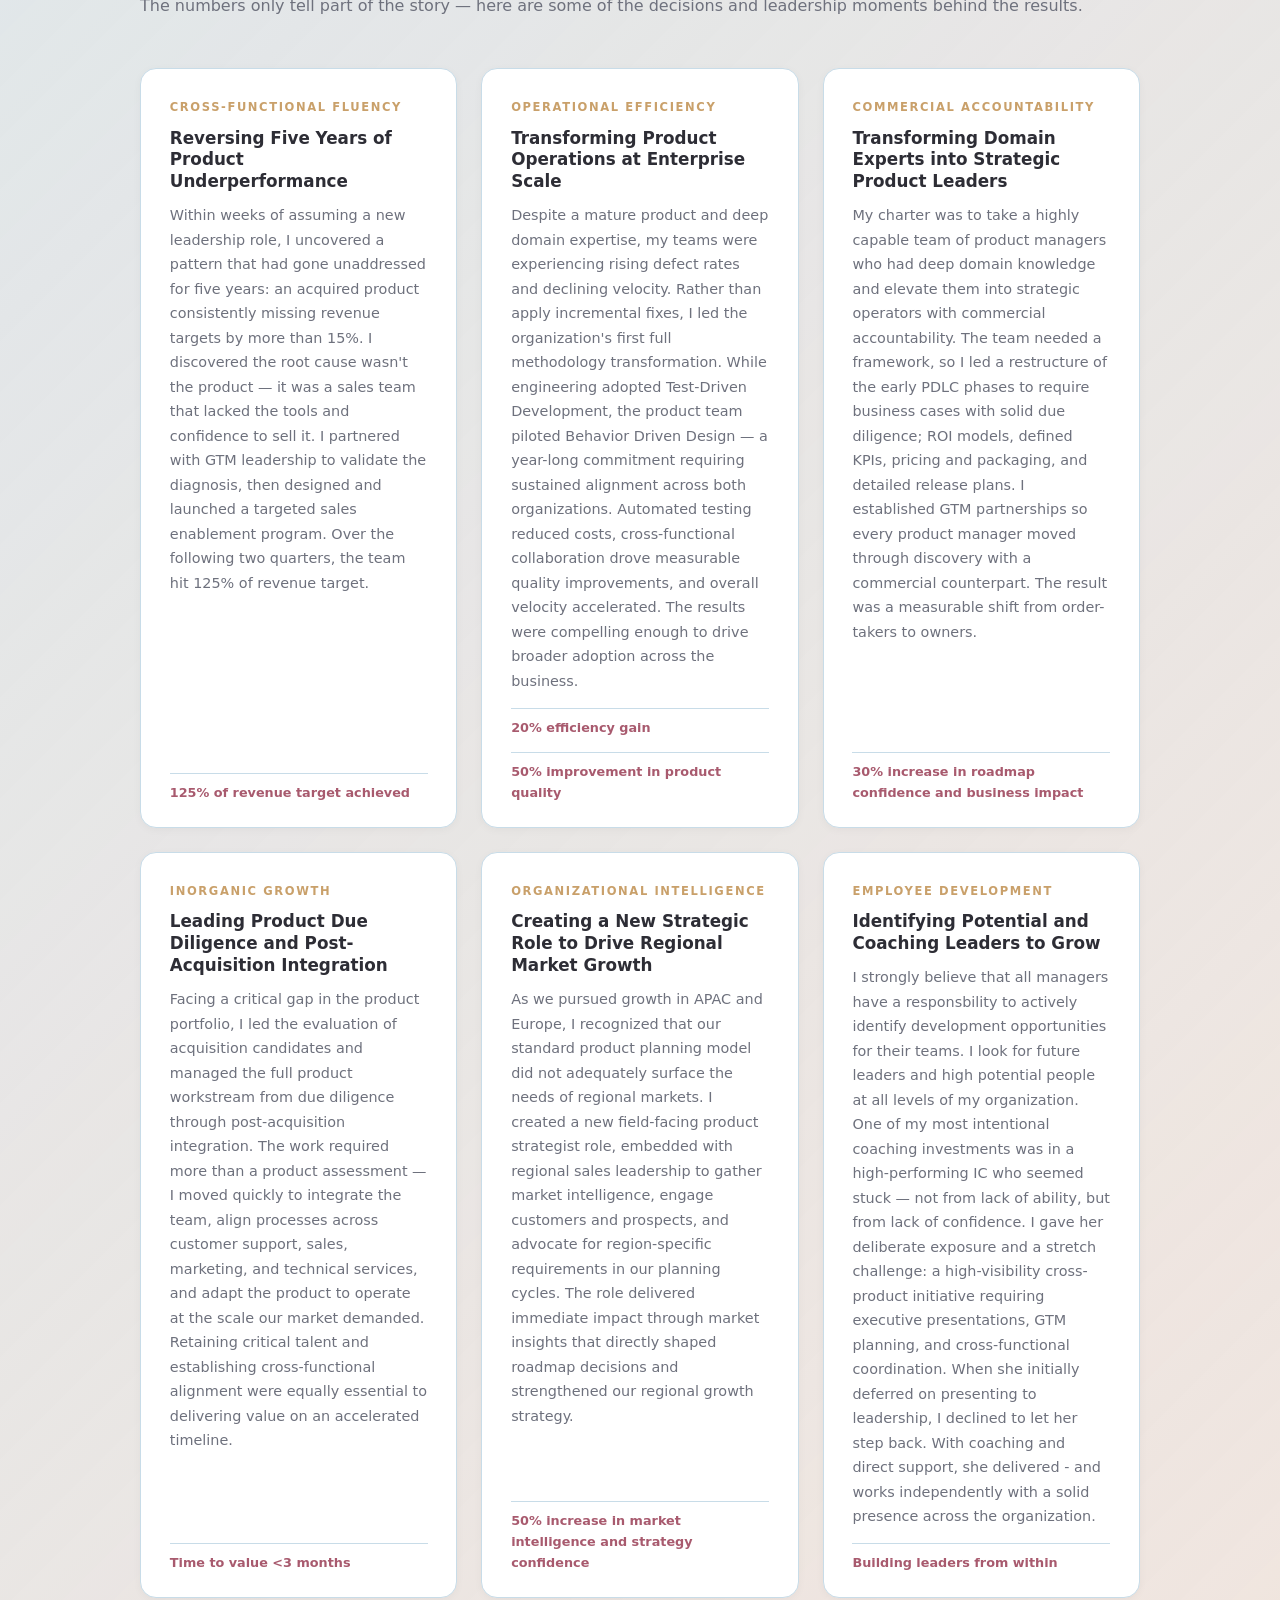
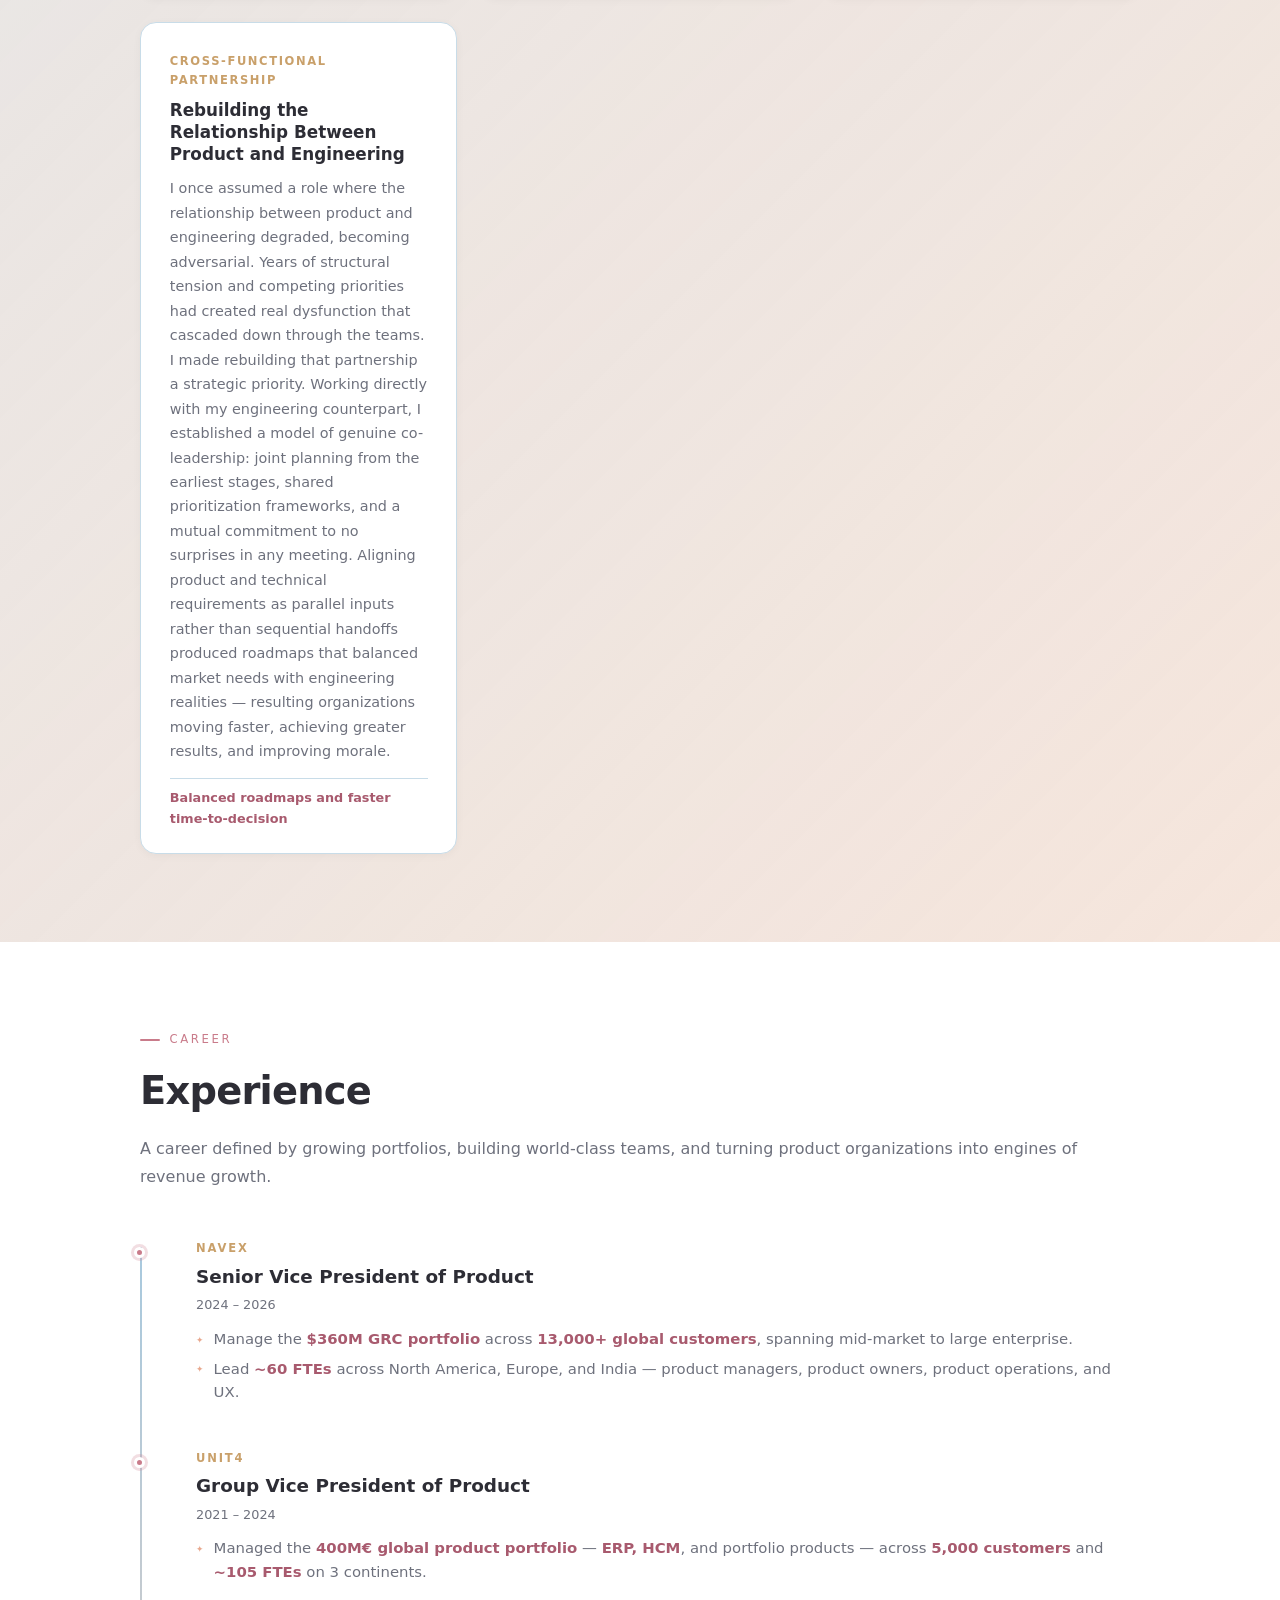
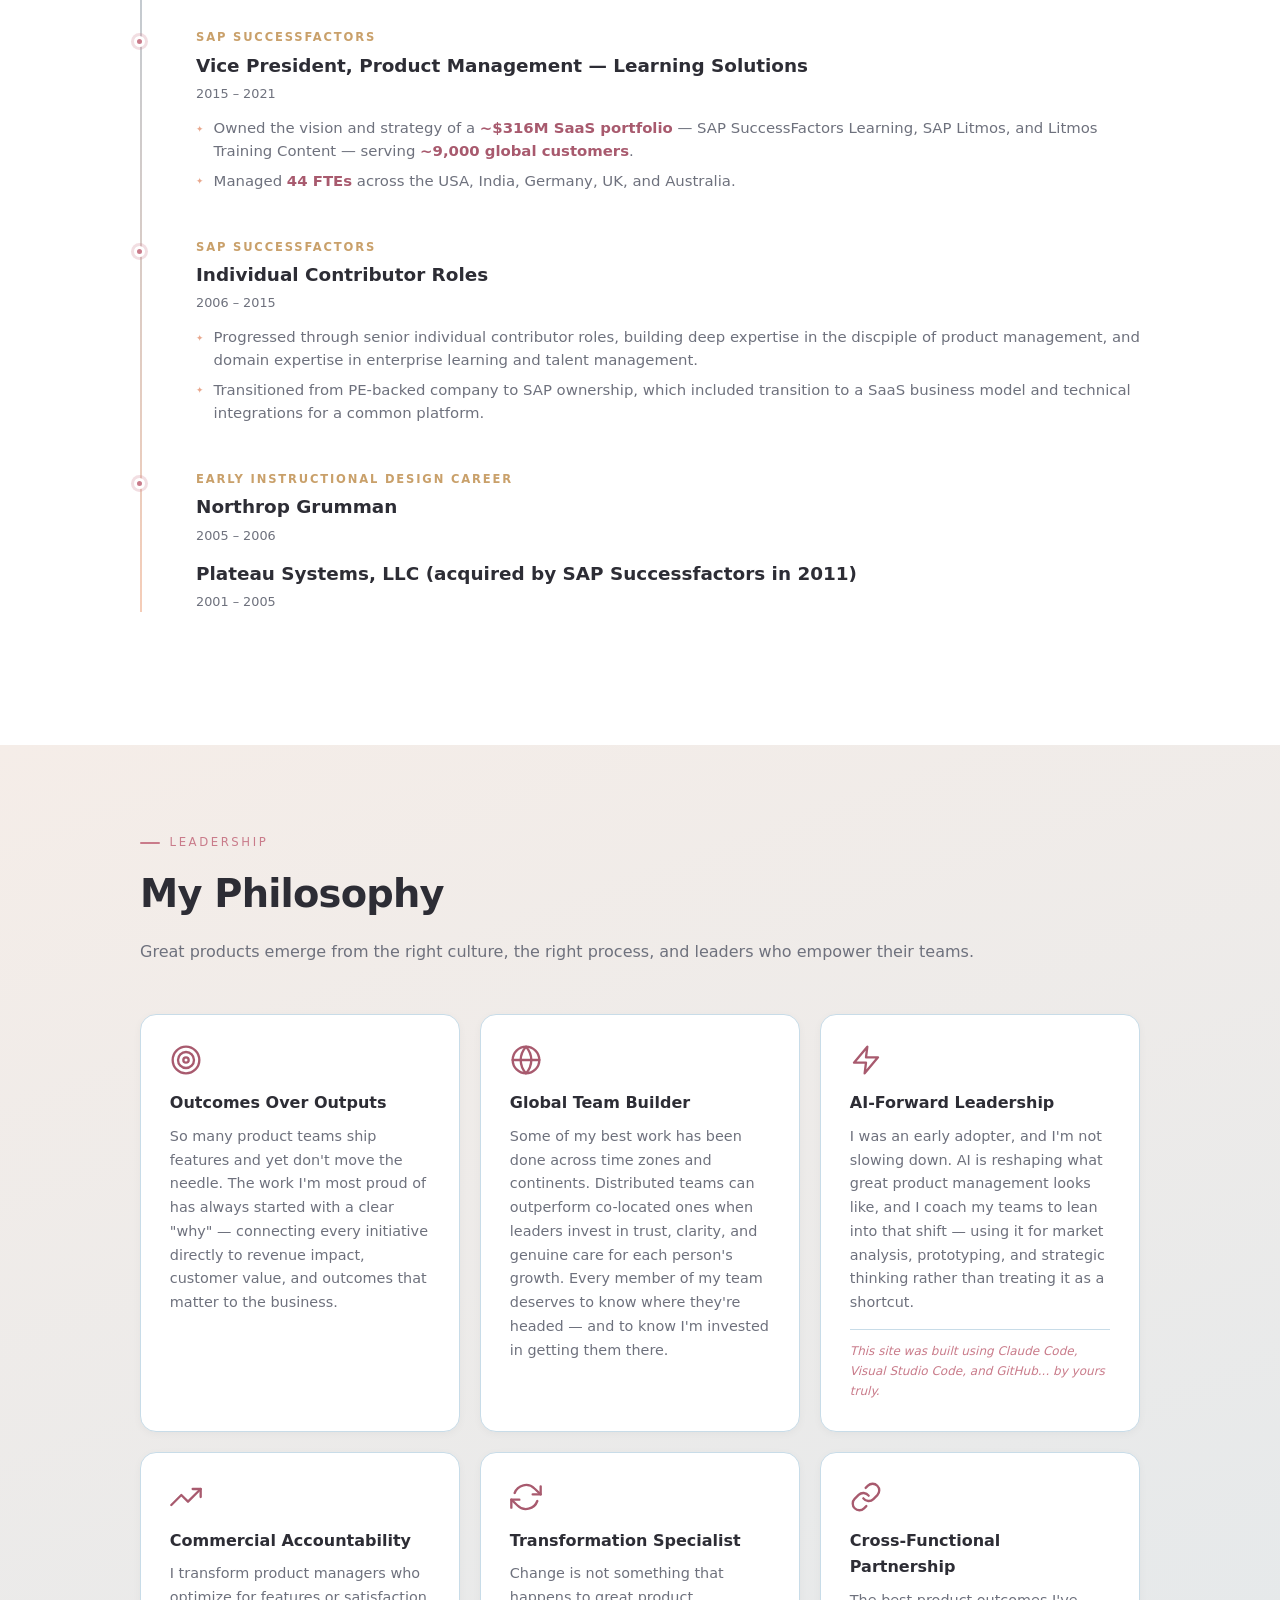
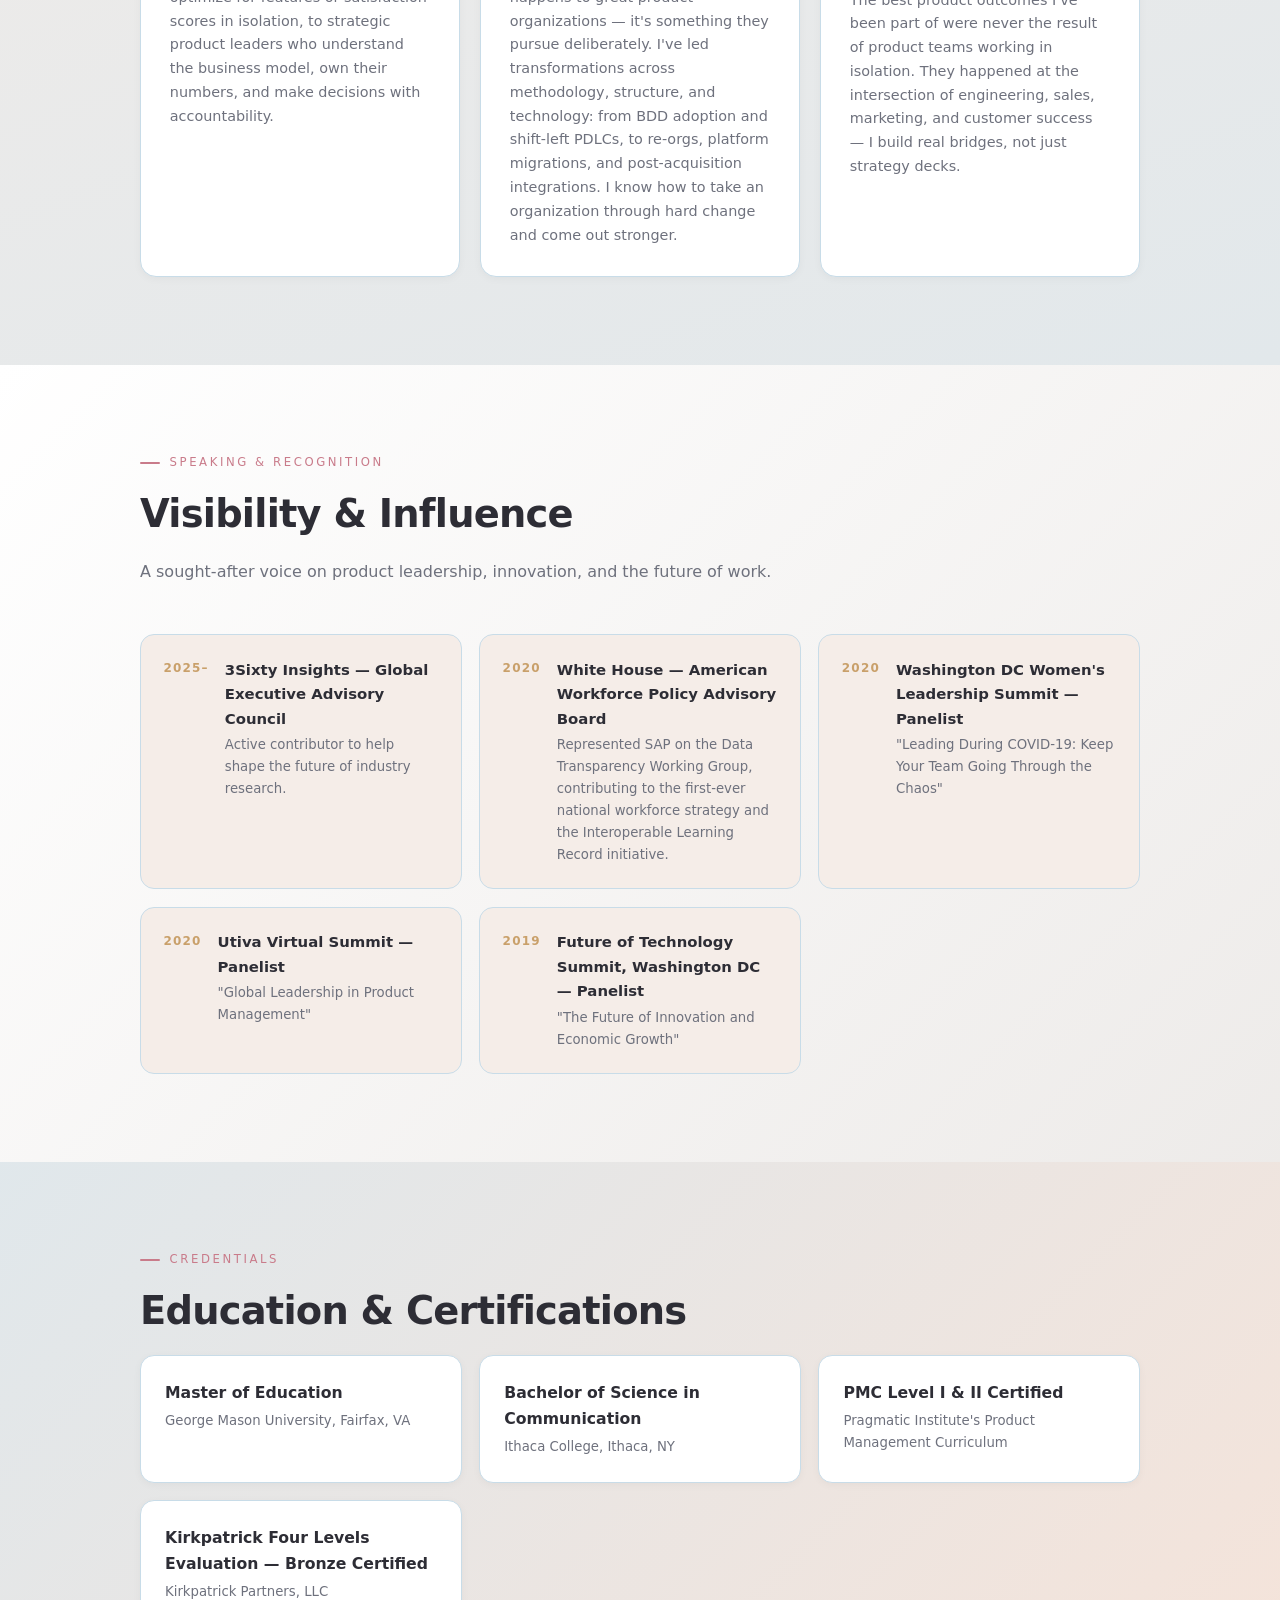
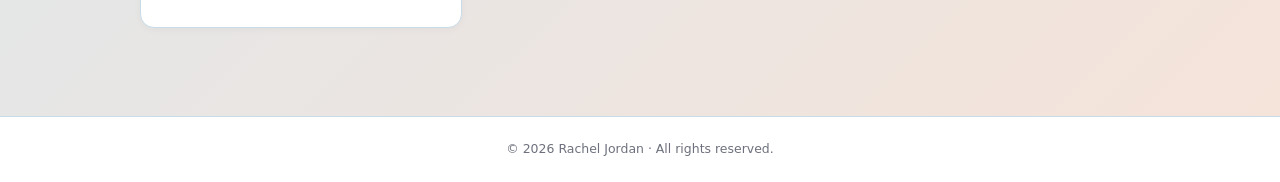
==== commit 9304ecf3: "Rewrite hero" ====
--- a/index.html
+++ b/index.html
@@ -32,7 +32,7 @@
       <div class="hero-eyebrow">Product Executive &amp; Transformational Leader</div>
       <h1>Rachel<br/><span>Jordan</span></h1>
       <p class="hero-tagline">
-        An accomplished product executive with over 20 years of experience leading and transforming product organizations to drive revenue, innovate for market differentiation, and maximize customer satisfaction. As a member of executive leadership teams I have implemented new methodologies, unified cross-functional teams, and aligned strategic planning efforts to achieve measurable results.  My passion is reflected in my strengths as a product evangelist, charismatic leader, dynamic presenter and a catalyst for change.
+        I take on product organizations at inflection points — where scale, complexity, or competitive pressure has outpaced the current model — and build what's next. Across $1B+ in combined ARR at NAVEX, Unit4, and SAP SuccessFactors, I've led methodology transformations, post-acquisition integrations, and global team builds spanning three continents. The discipline has always been the same: connect roadmaps to revenue, coach teams to own their numbers, and partner with the executive team to turn product into a growth engine.
       </p>
       <div class="hero-cta">
         <a class="btn btn-primary" href="https://www.linkedin.com/in/rachel-jordan" target="_blank">Connect on LinkedIn</a>
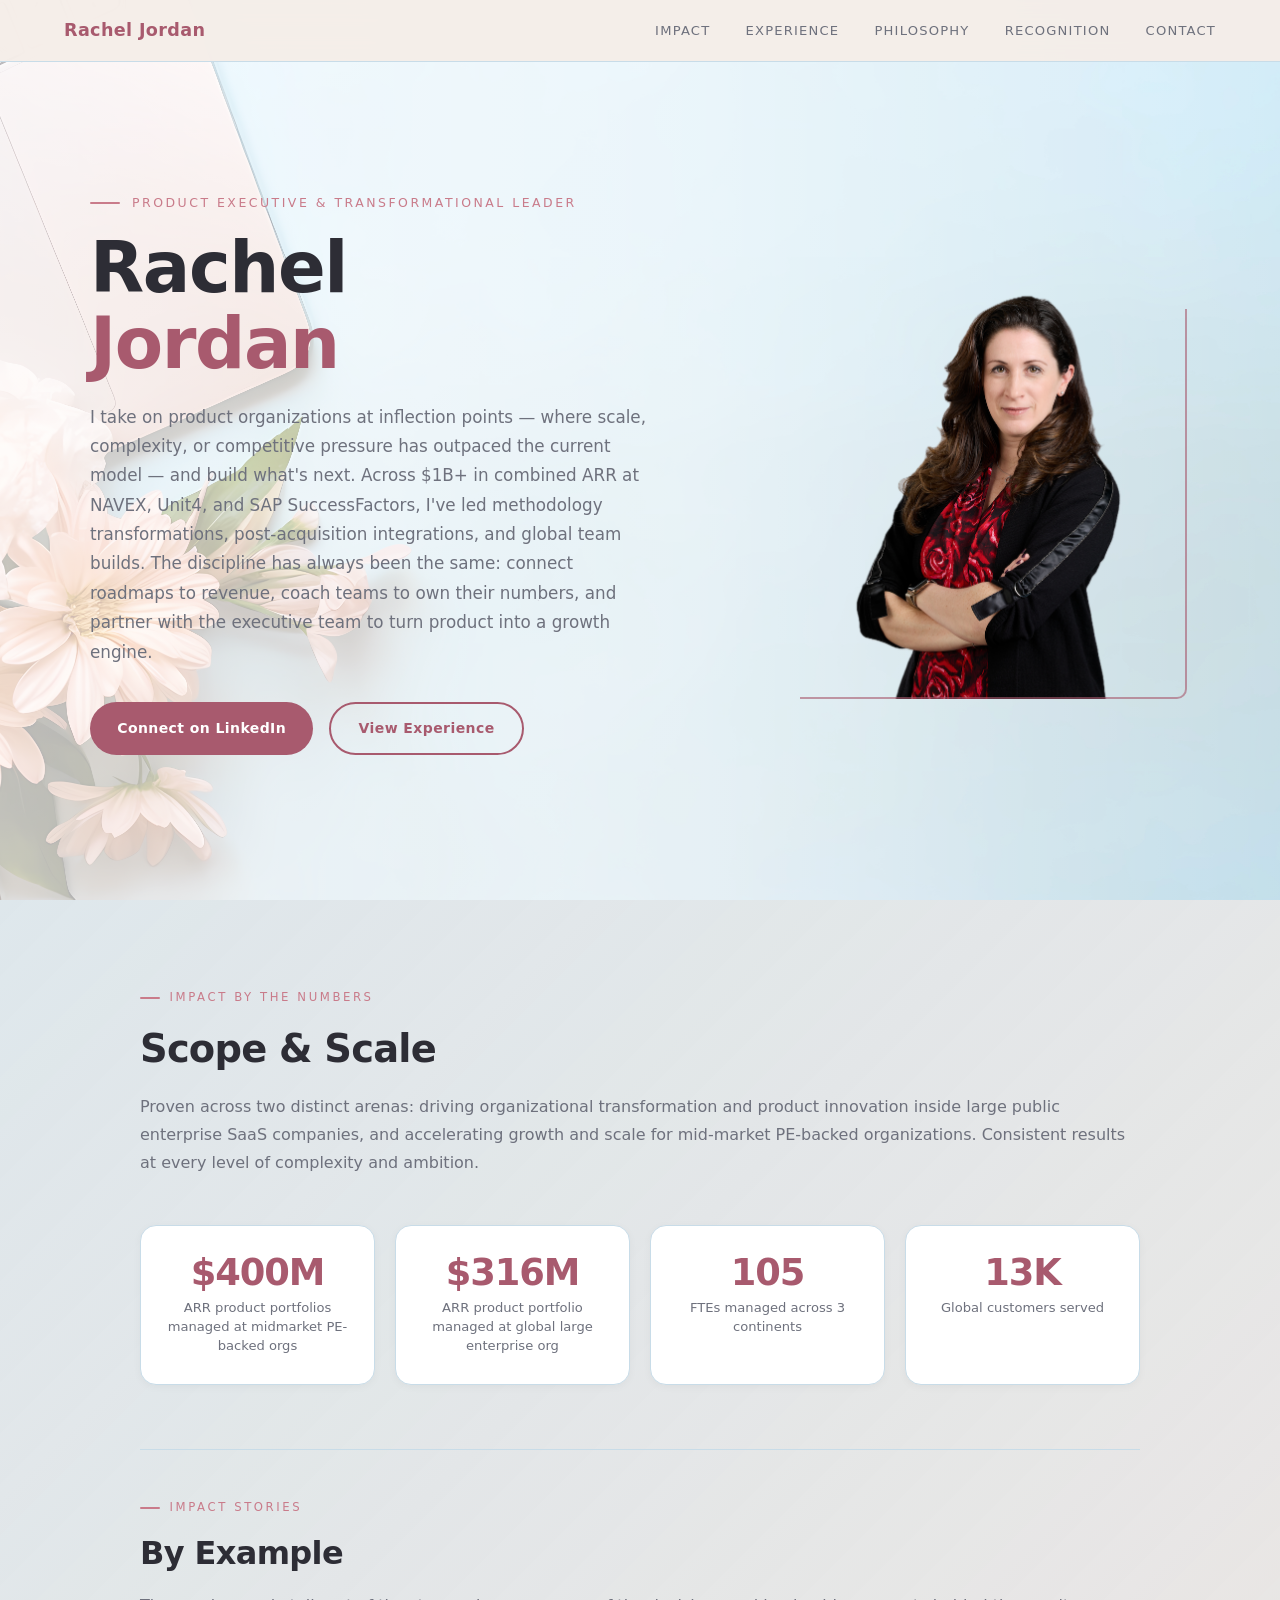
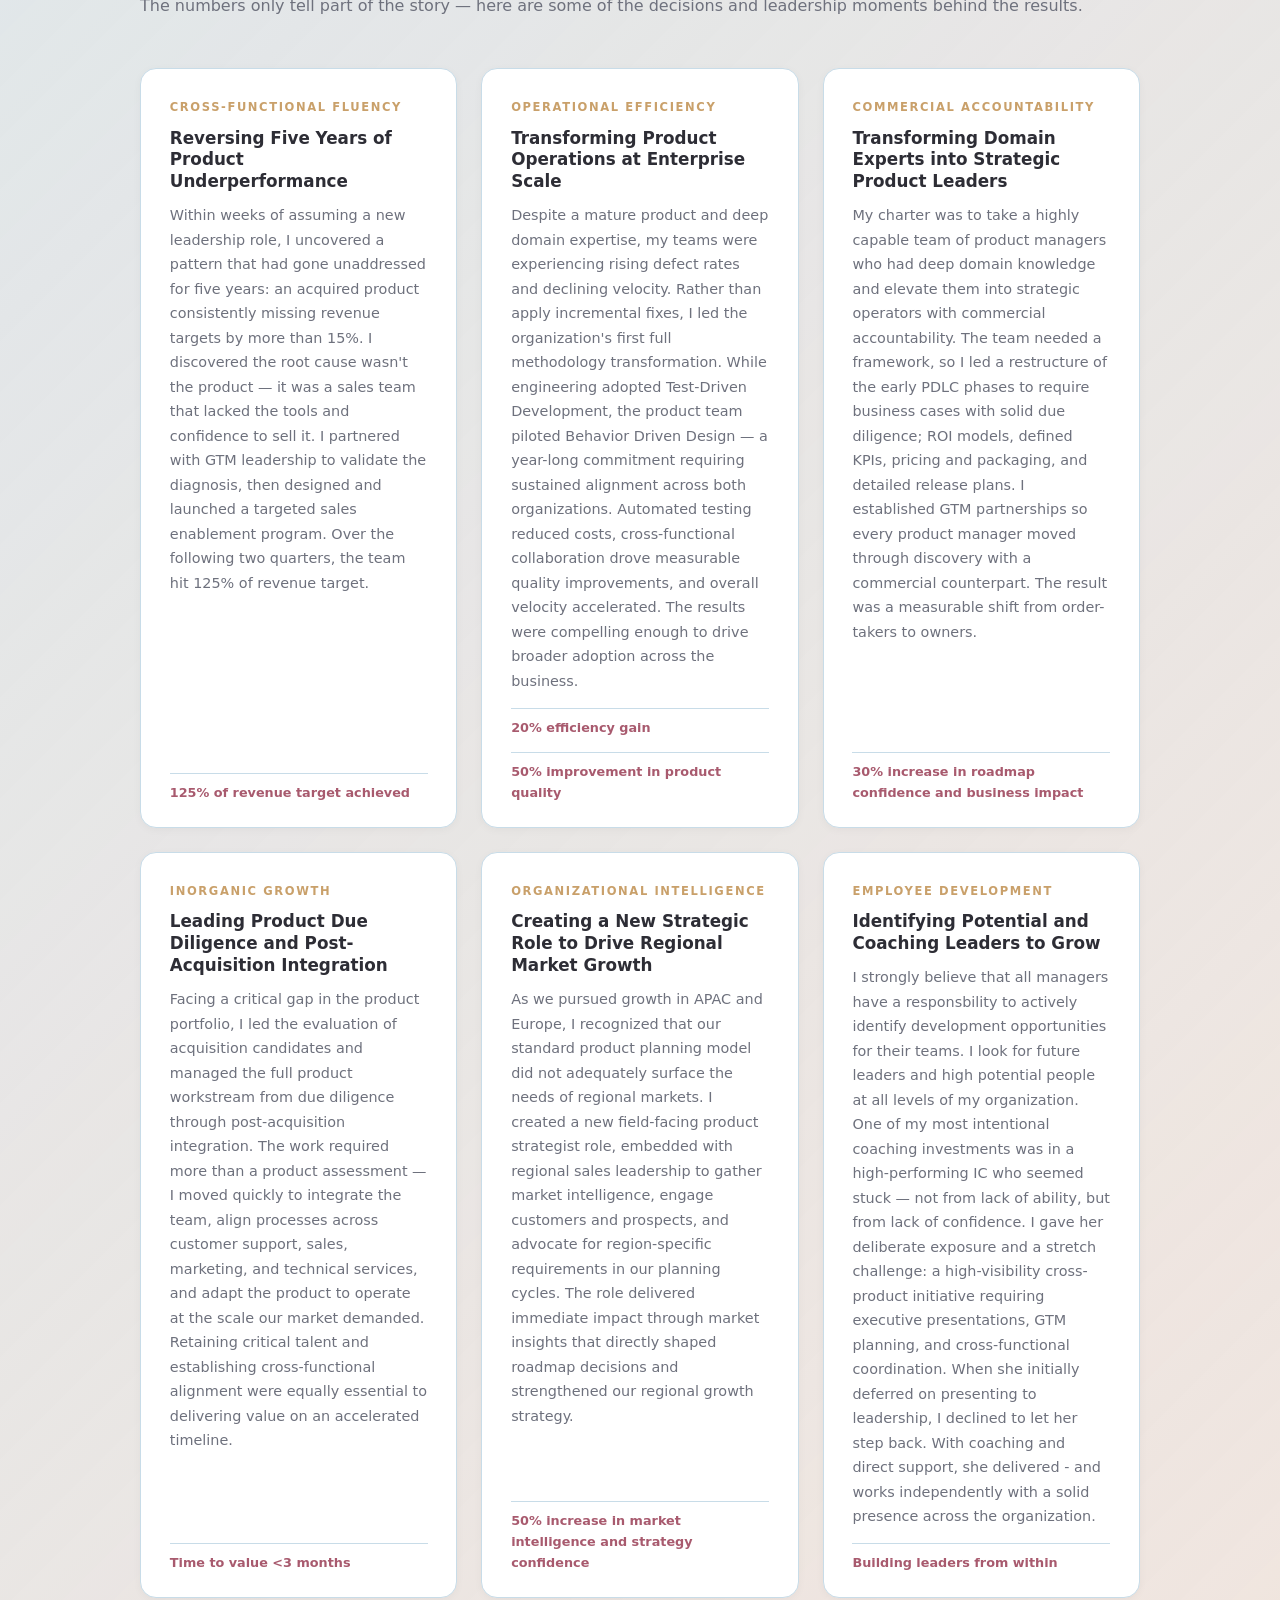
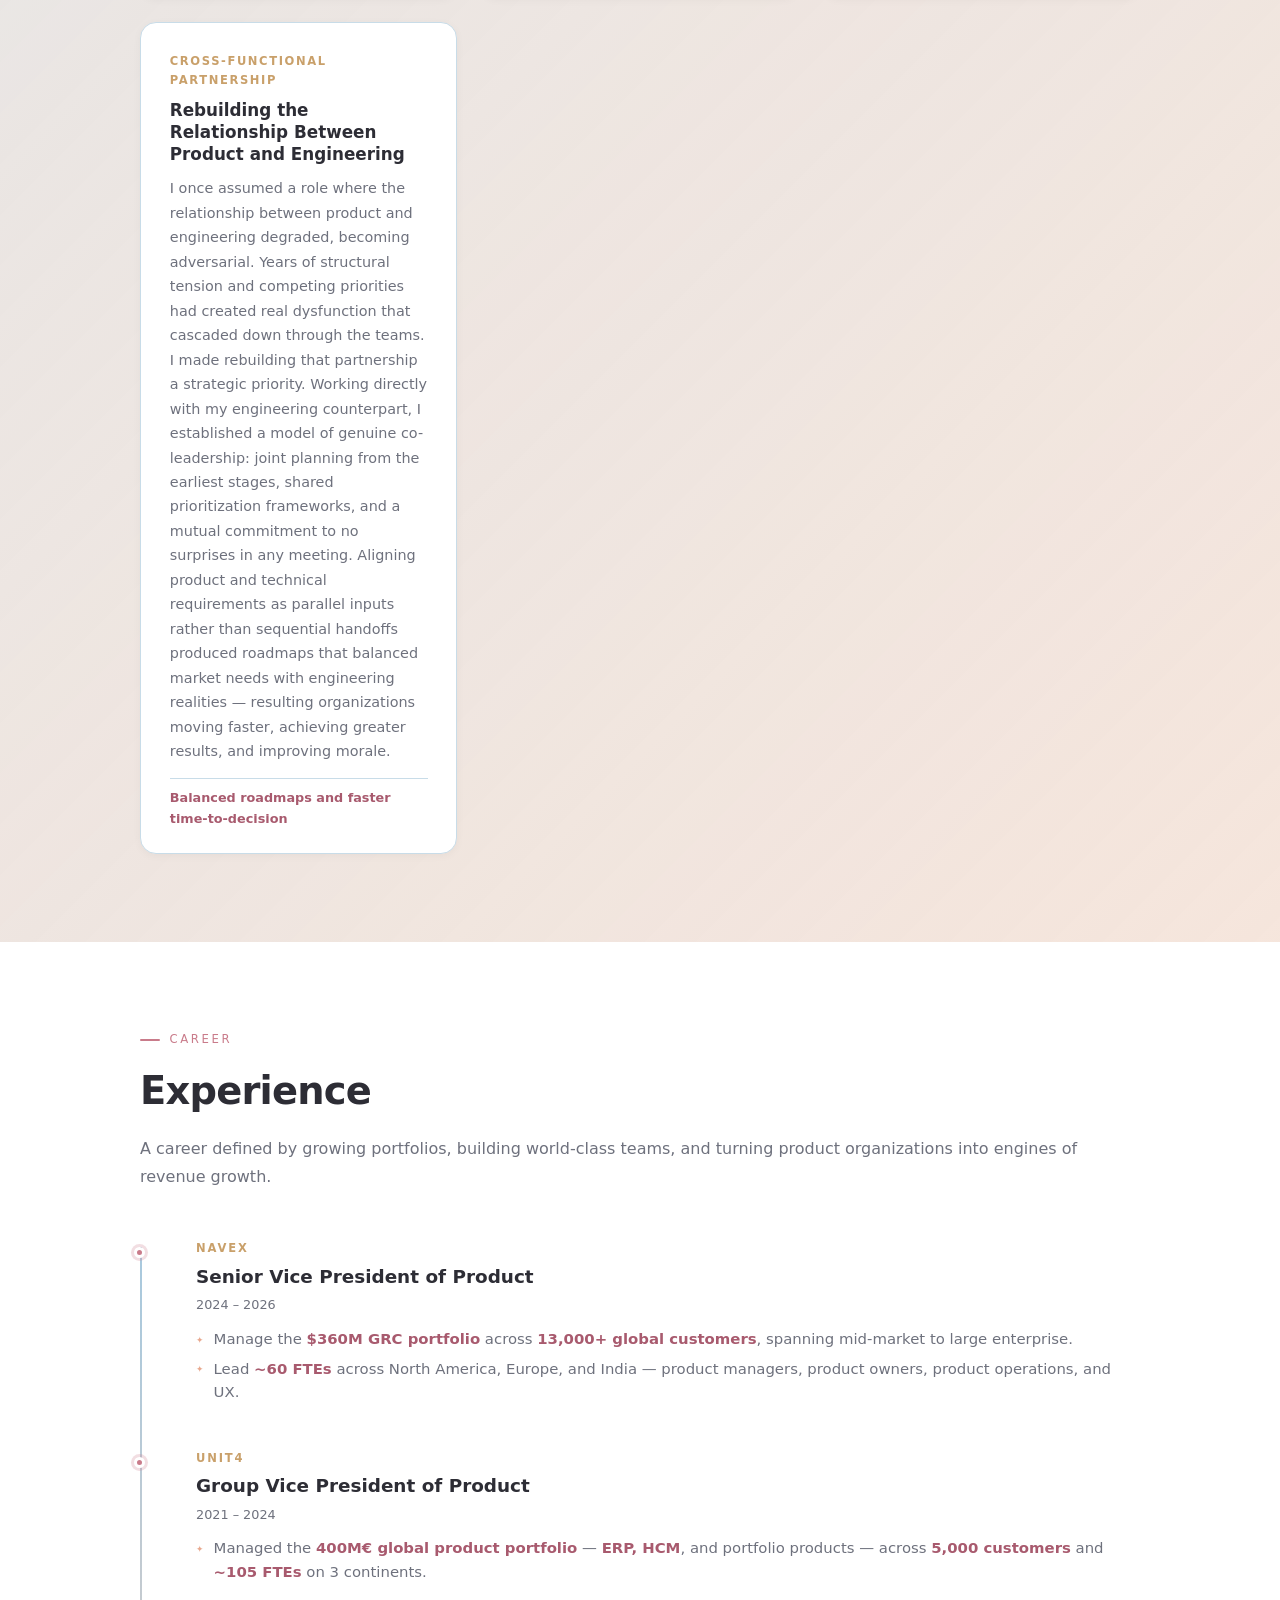
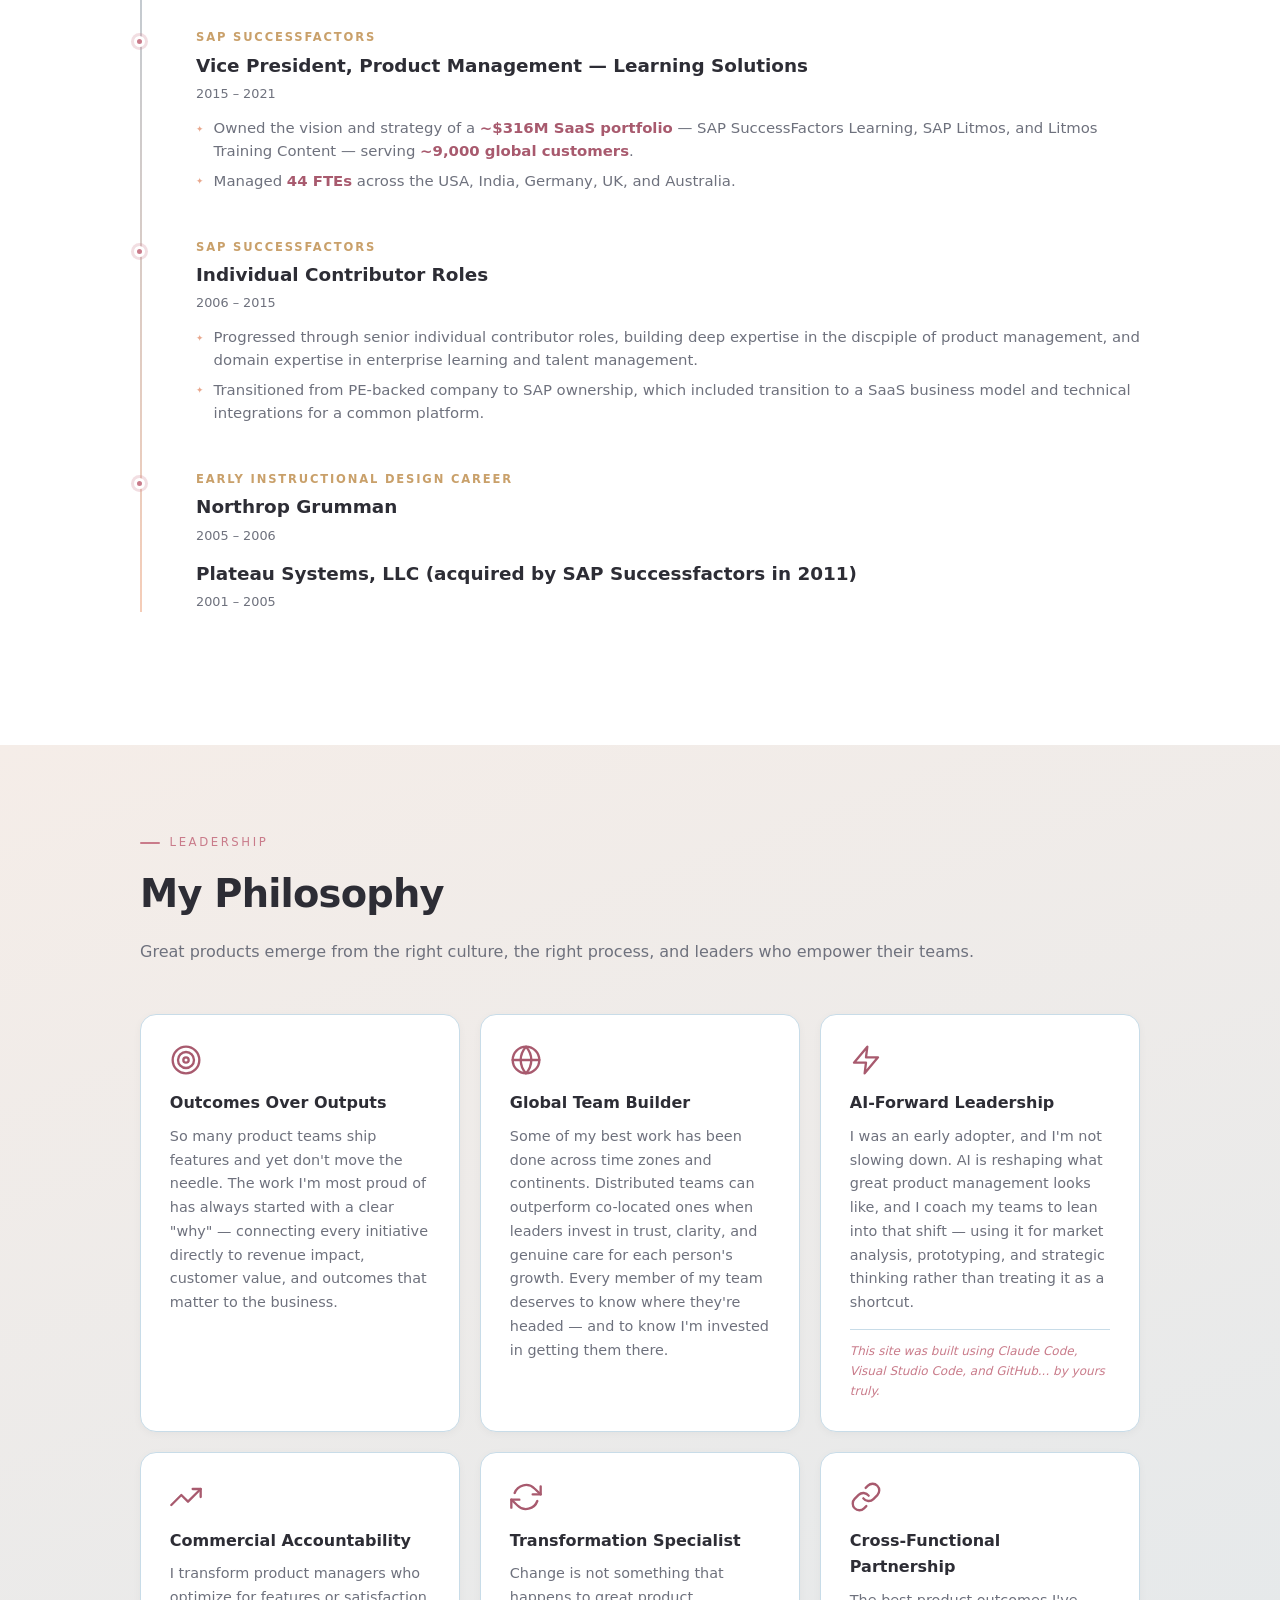
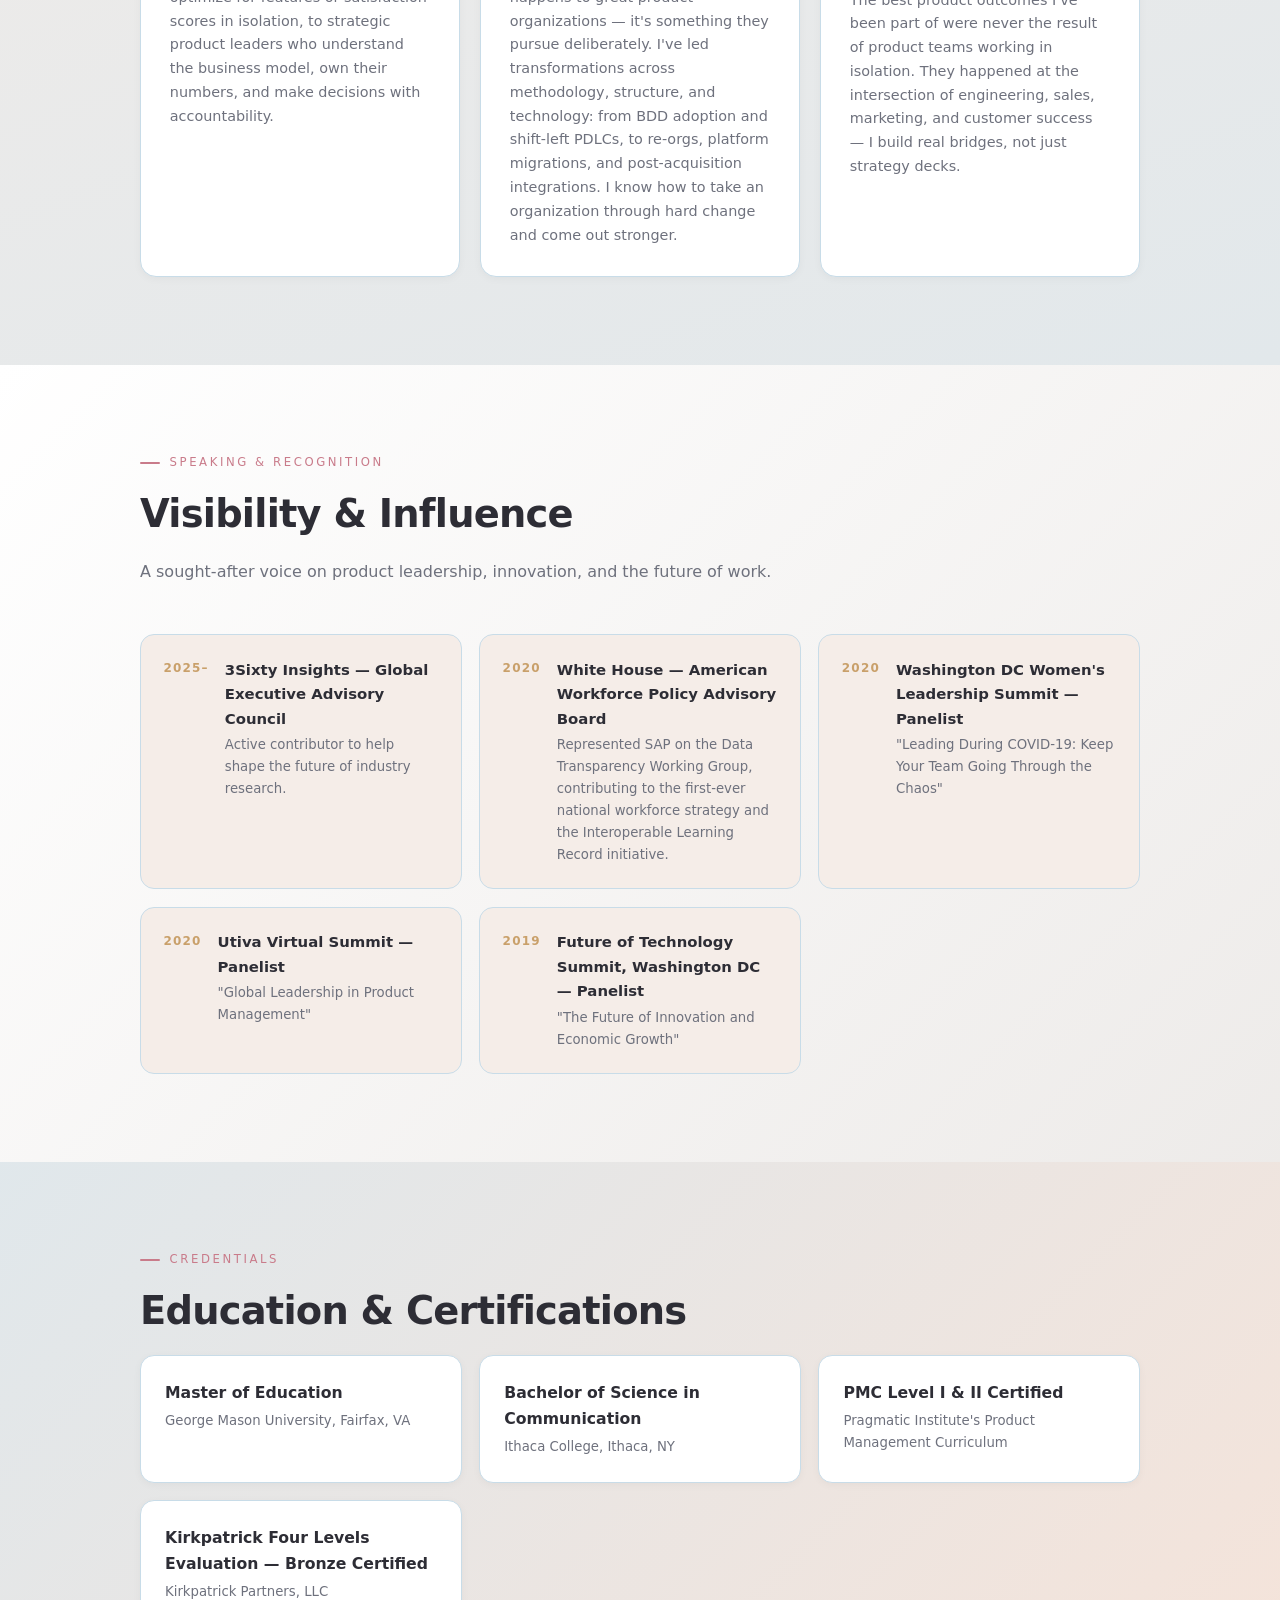
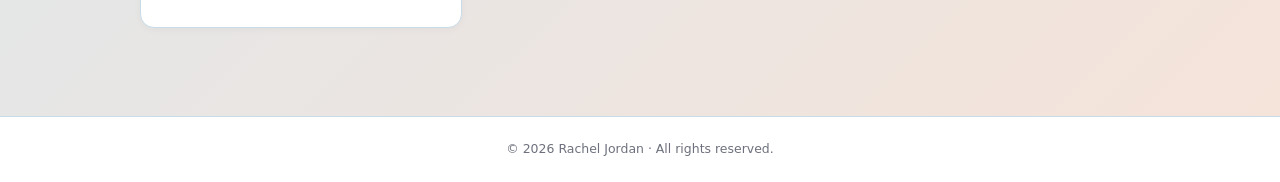
==== commit 52741549: "Copy edit hero" ====
--- a/index.html
+++ b/index.html
@@ -32,7 +32,7 @@
       <div class="hero-eyebrow">Product Executive &amp; Transformational Leader</div>
       <h1>Rachel<br/><span>Jordan</span></h1>
       <p class="hero-tagline">
-        I take on product organizations at inflection points — where scale, complexity, or competitive pressure has outpaced the current model — and build what's next. Across $1B+ in combined ARR at NAVEX, Unit4, and SAP SuccessFactors, I've led methodology transformations, post-acquisition integrations, and global team builds spanning three continents. The discipline has always been the same: connect roadmaps to revenue, coach teams to own their numbers, and partner with the executive team to turn product into a growth engine.
+        I take on product organizations at inflection points — where scale, complexity, or competitive pressure has outpaced the current model — and build what's next. Across $1B+ in combined ARR at NAVEX, Unit4, and SAP SuccessFactors, I've led methodology transformations, post-acquisition integrations, and global team builds. The discipline has always been the same: connect roadmaps to revenue, coach teams to own their numbers, and partner with the executive team to turn product into a growth engine.
       </p>
       <div class="hero-cta">
         <a class="btn btn-primary" href="https://www.linkedin.com/in/rachel-jordan" target="_blank">Connect on LinkedIn</a>
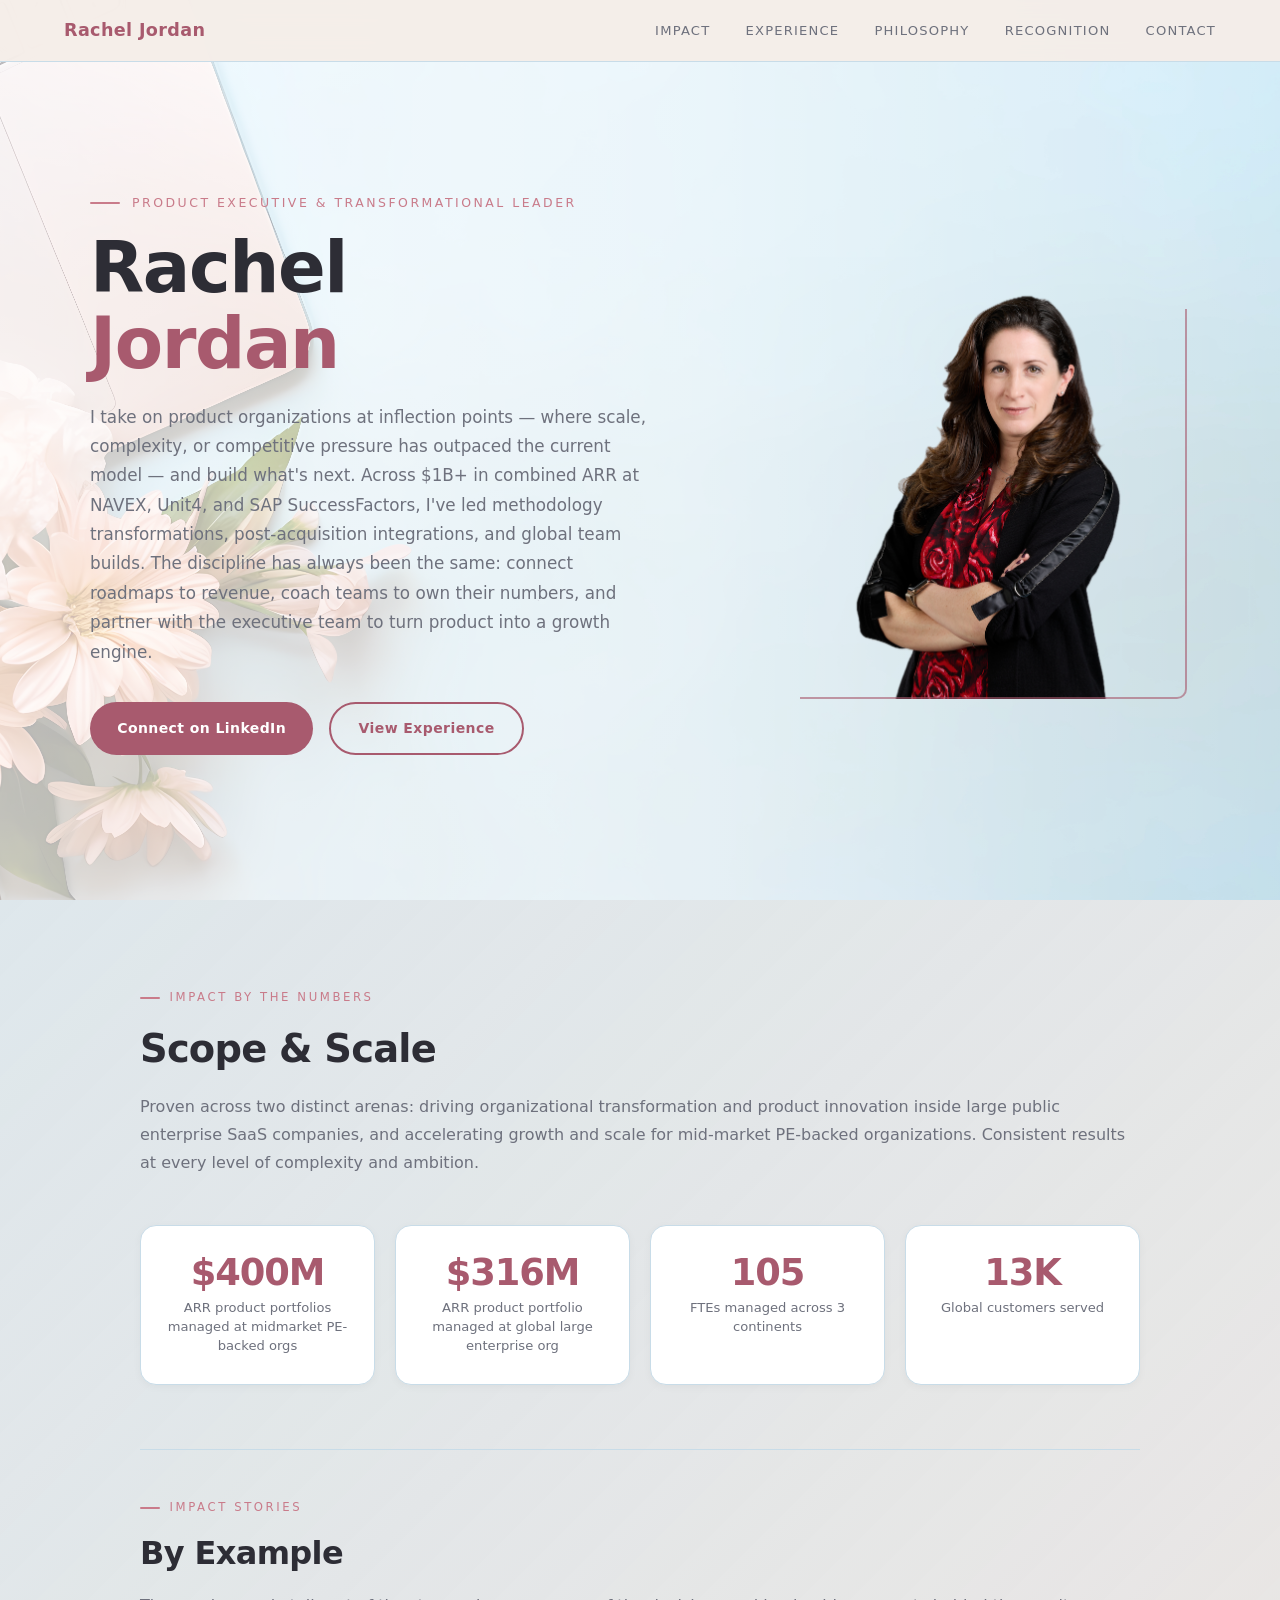
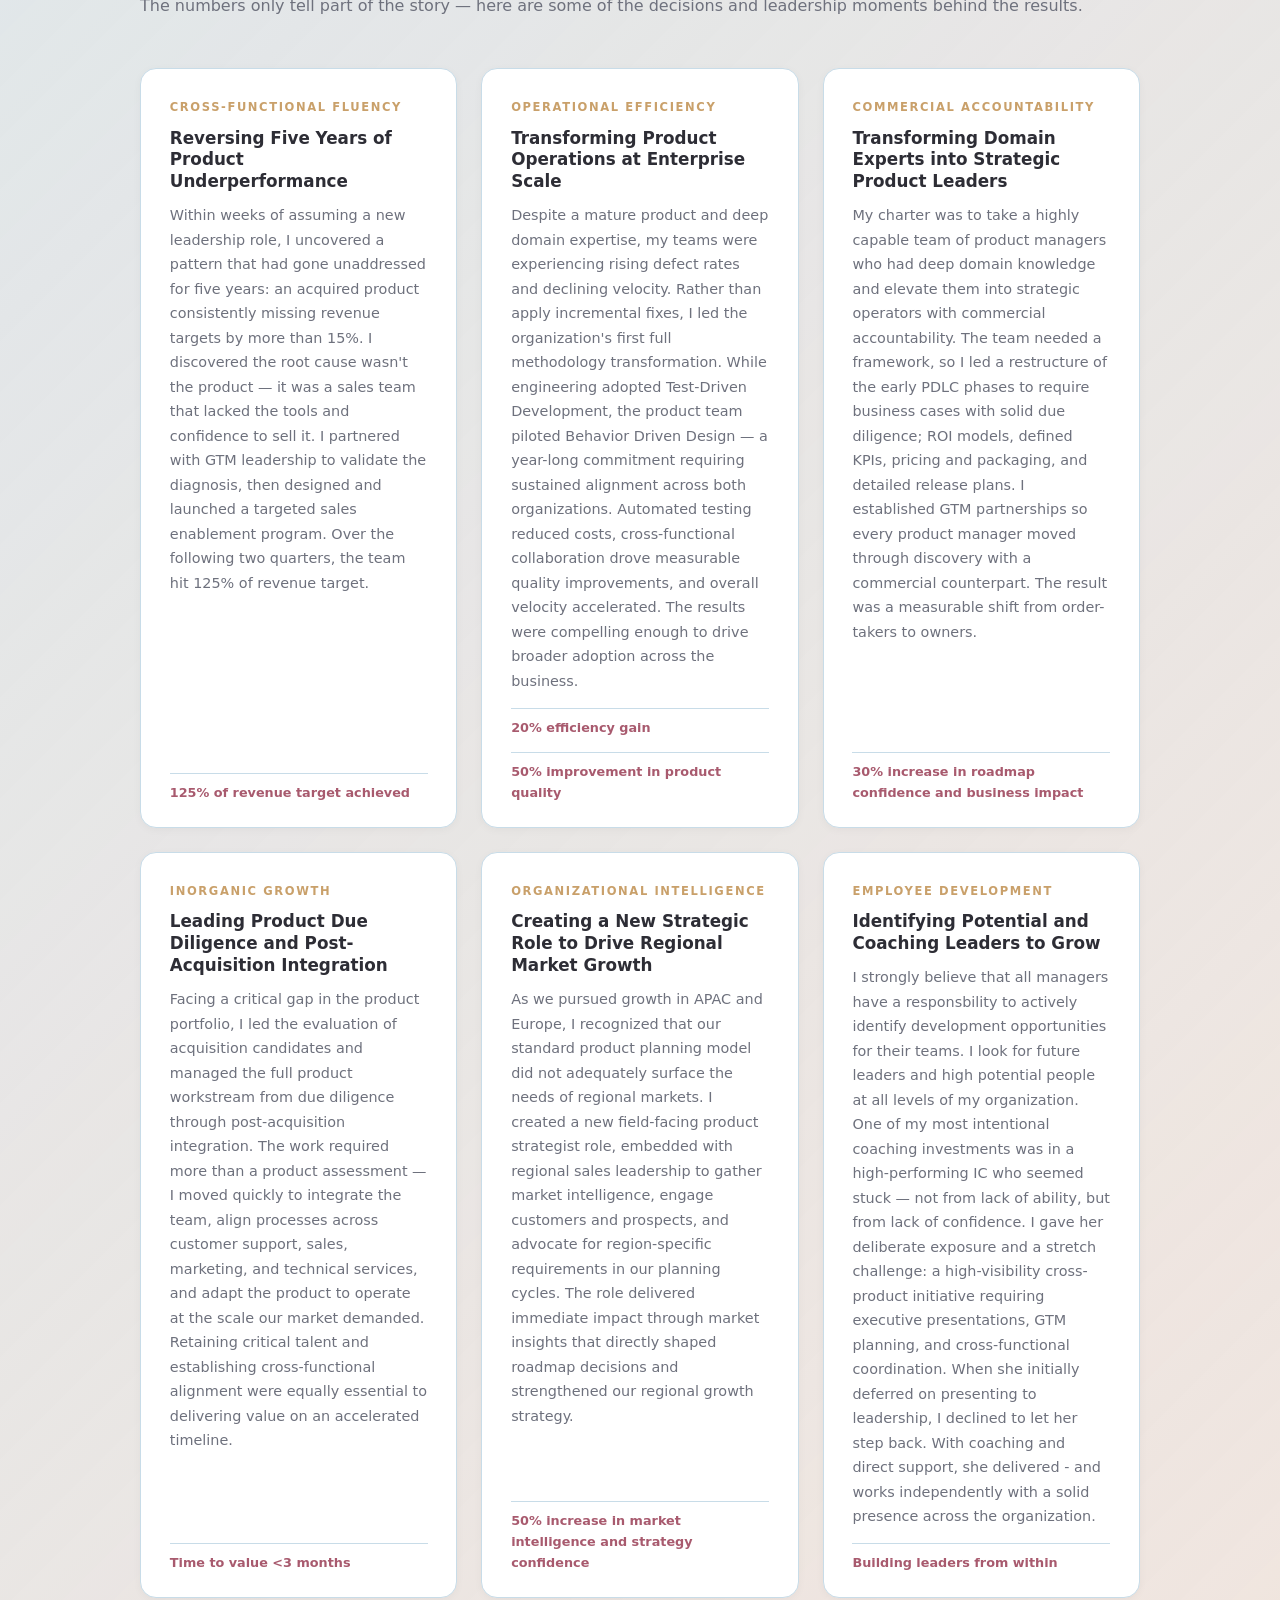
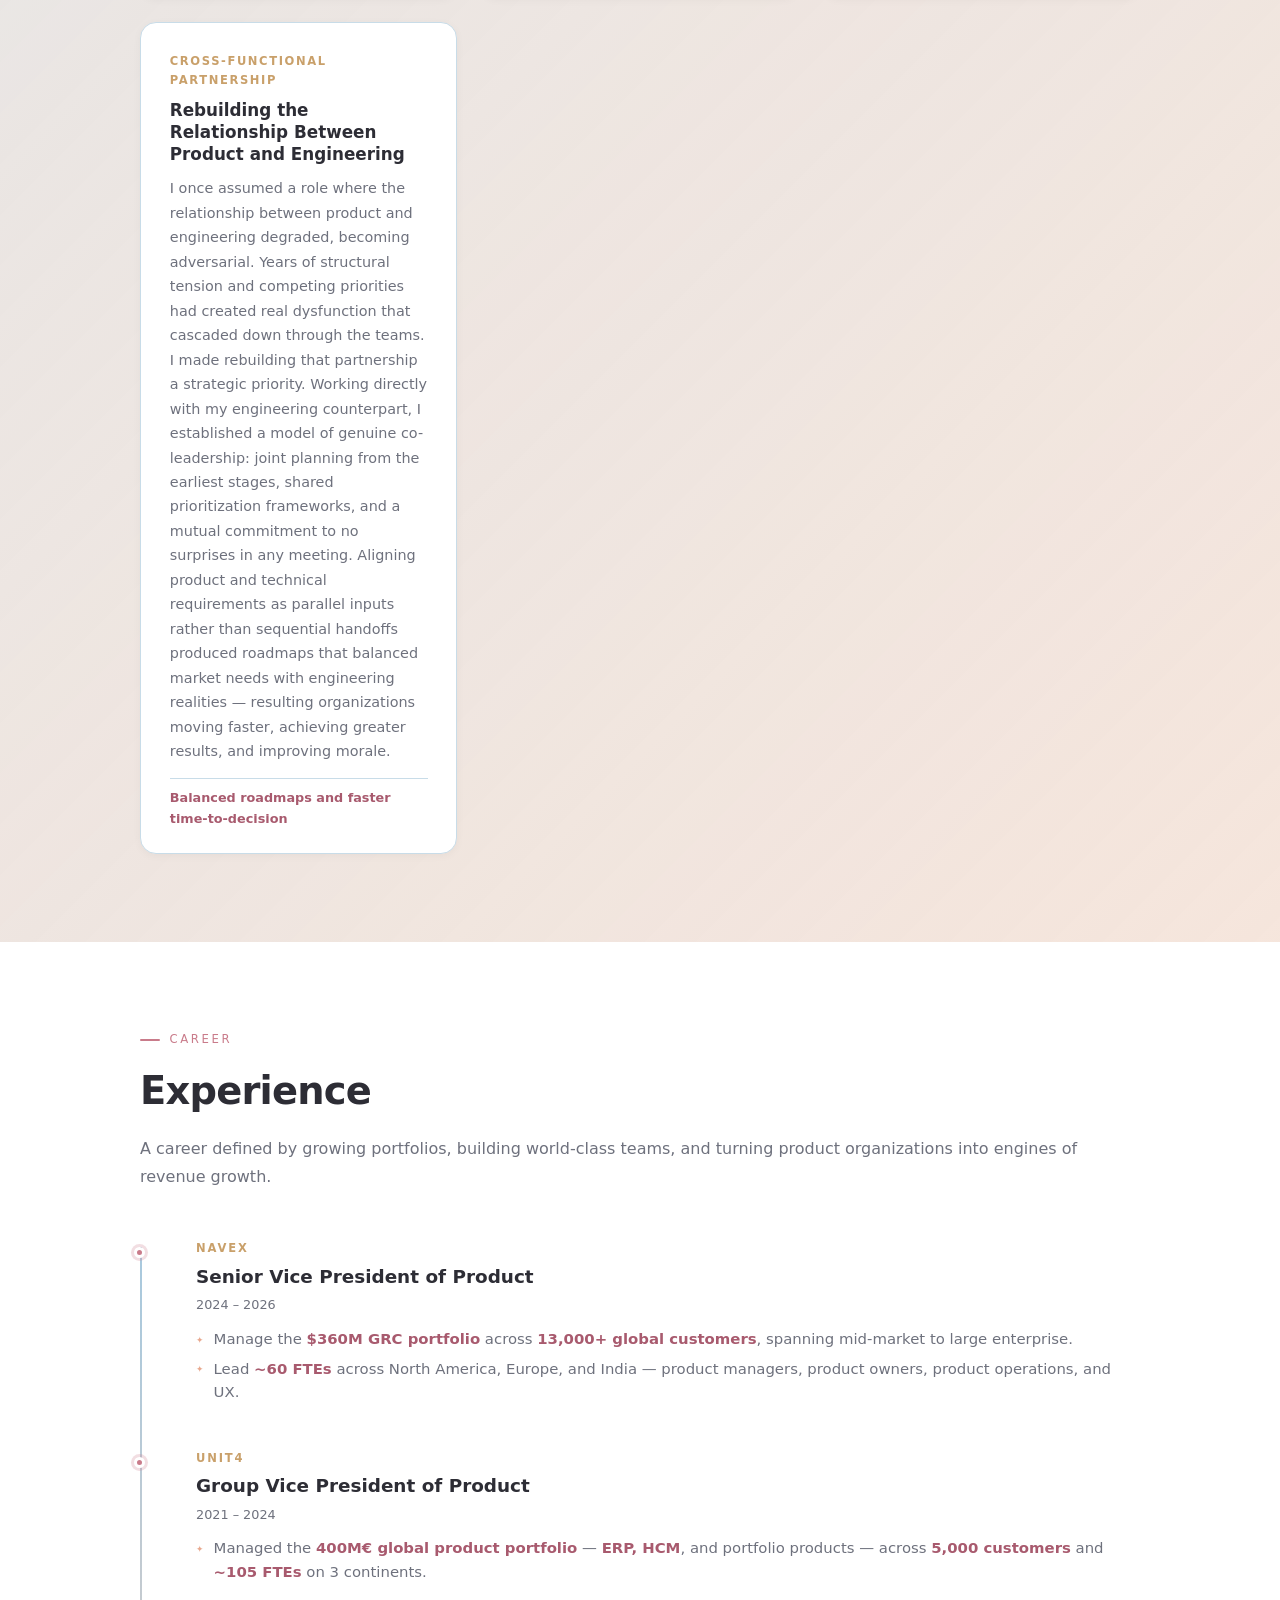
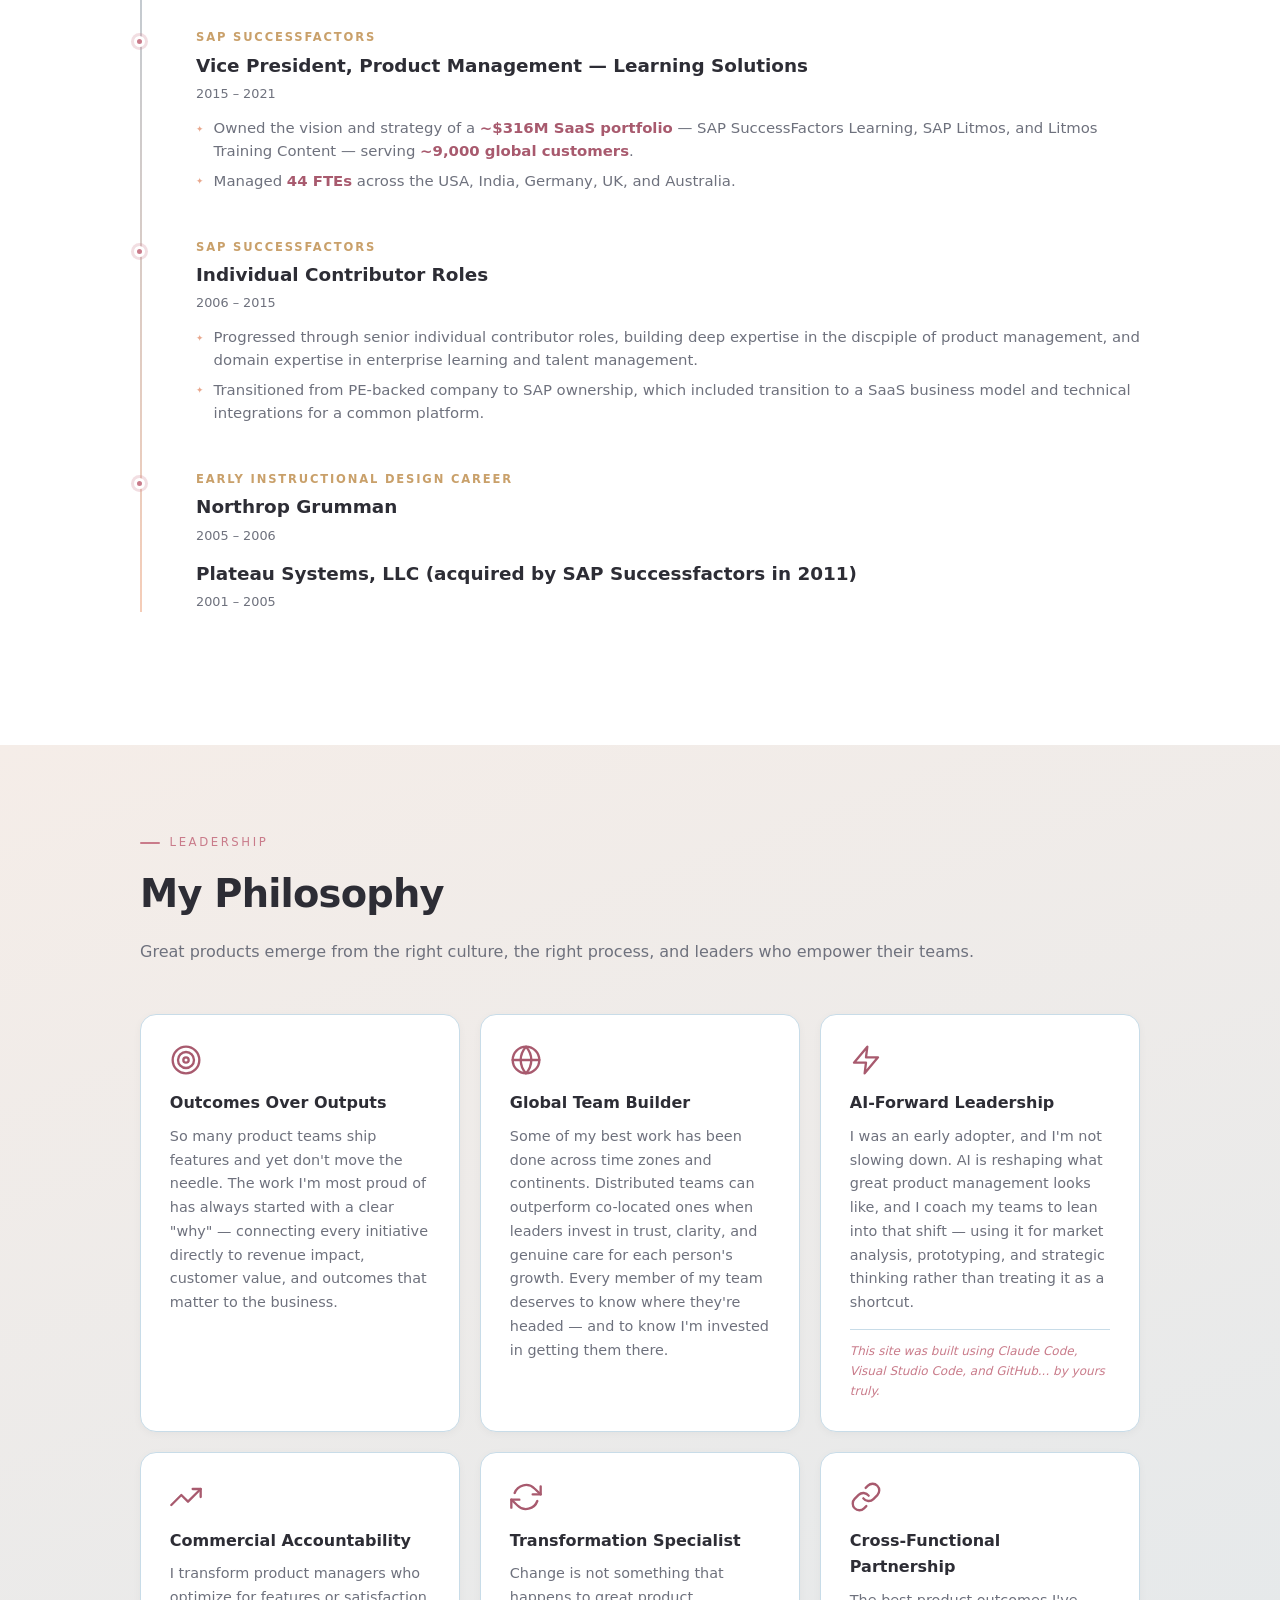
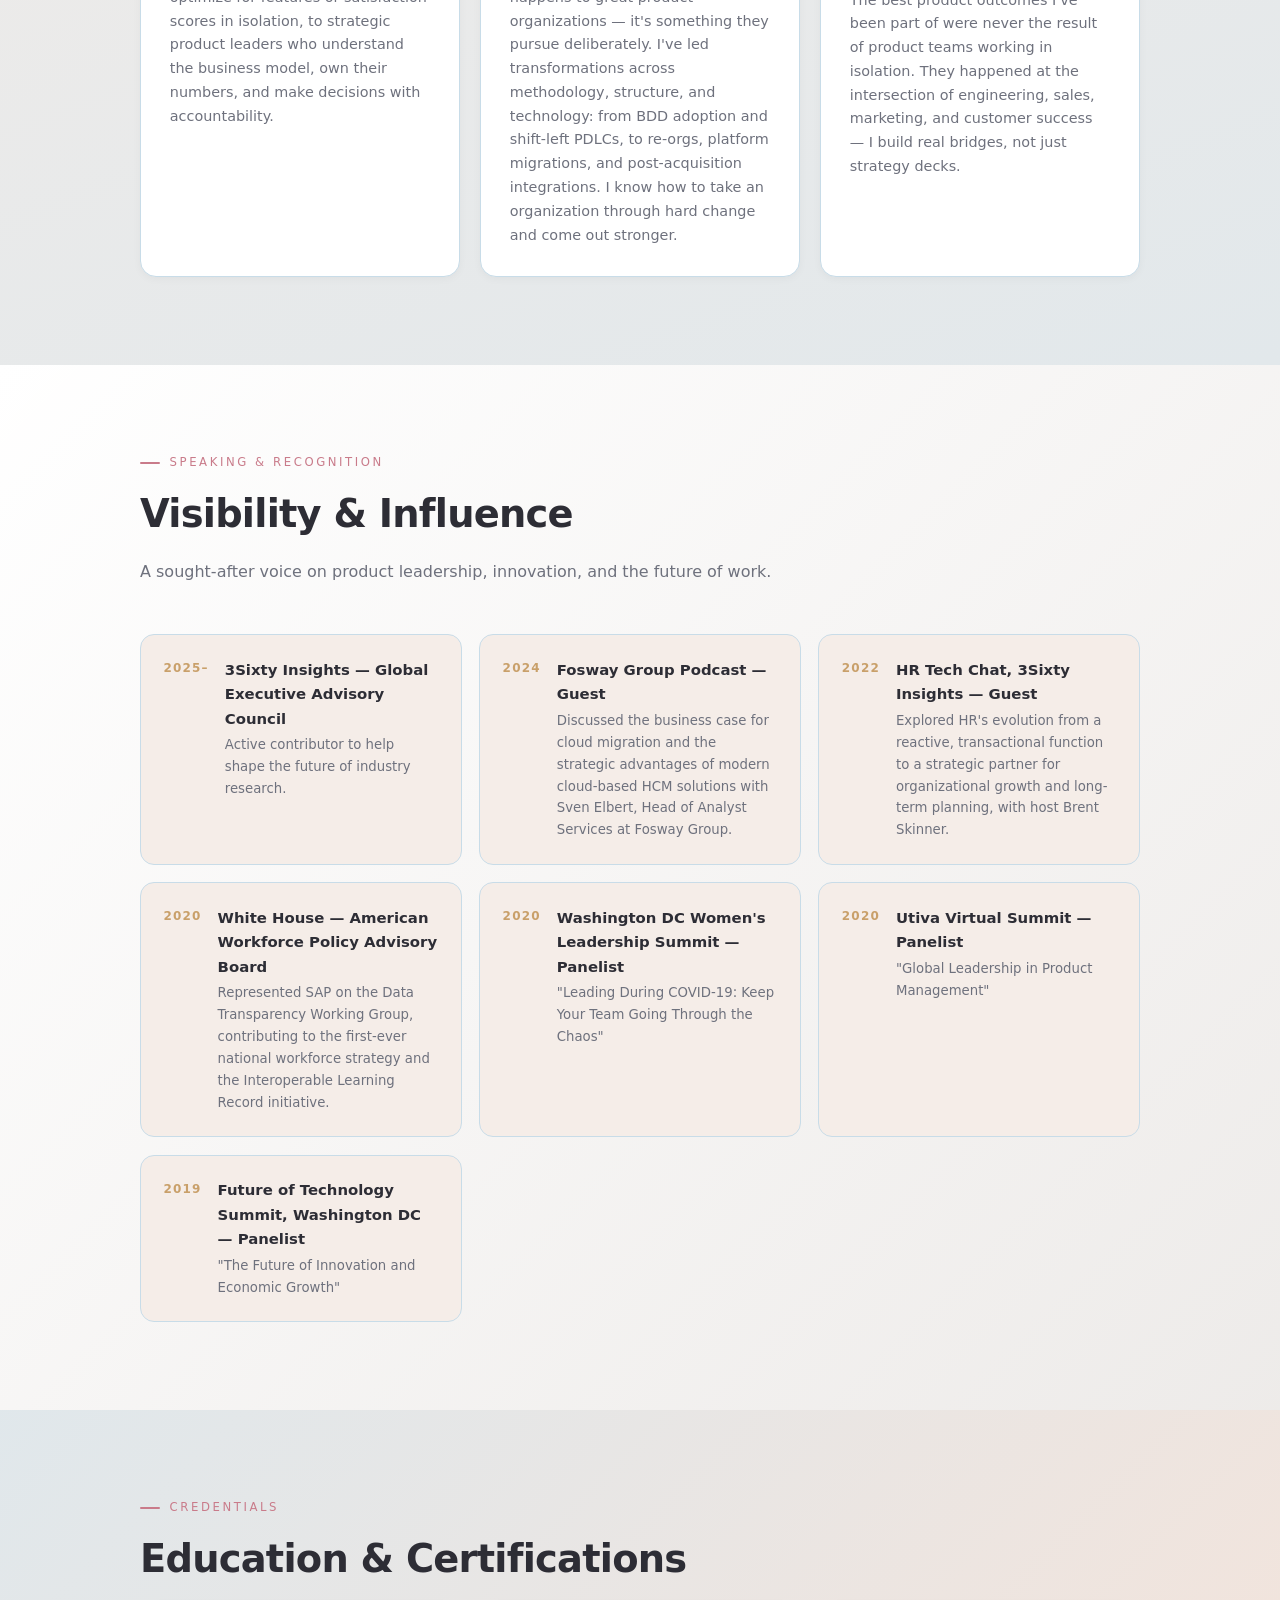
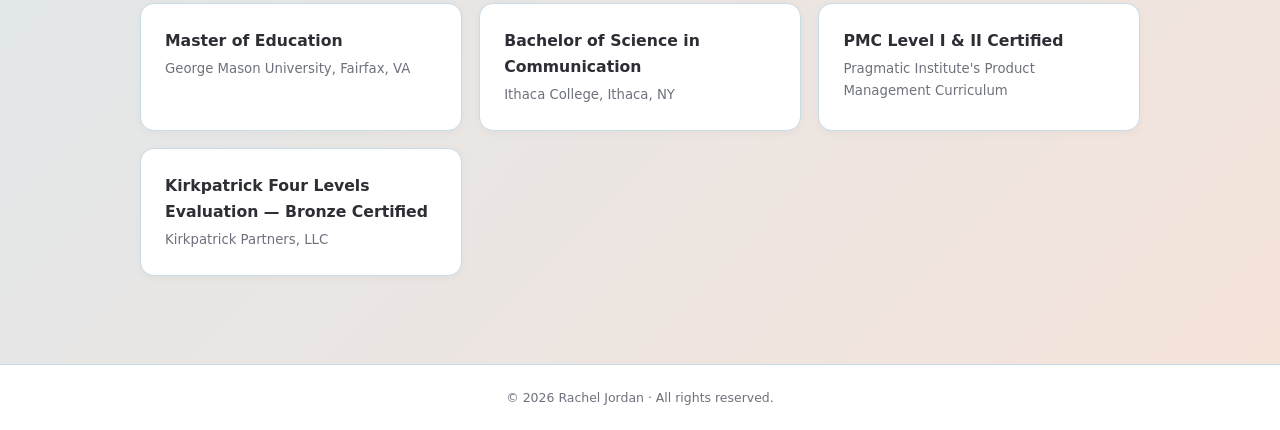
==== commit d66b2a32: "Added podcasts to Recognition" ====
--- a/index.html
+++ b/index.html
@@ -253,6 +253,20 @@
         </div>
       </div>
       <div class="recognition-card">
+        <div class="recognition-year">2024</div>
+        <div>
+          <div class="recognition-title">Fosway Group Podcast — Guest</div>
+          <div class="recognition-desc">Discussed the business case for cloud migration and the strategic advantages of modern cloud-based HCM solutions with Sven Elbert, Head of Analyst Services at Fosway Group.</div>
+        </div>
+      </div>
+      <div class="recognition-card">
+        <div class="recognition-year">2022</div>
+        <div>
+          <div class="recognition-title">HR Tech Chat, 3Sixty Insights — Guest</div>
+          <div class="recognition-desc">Explored HR's evolution from a reactive, transactional function to a strategic partner for organizational growth and long-term planning, with host Brent Skinner.</div>
+        </div>
+      </div>
+      <div class="recognition-card">
         <div class="recognition-year">2020</div>
         <div>
           <div class="recognition-title">White House — American Workforce Policy Advisory Board</div>
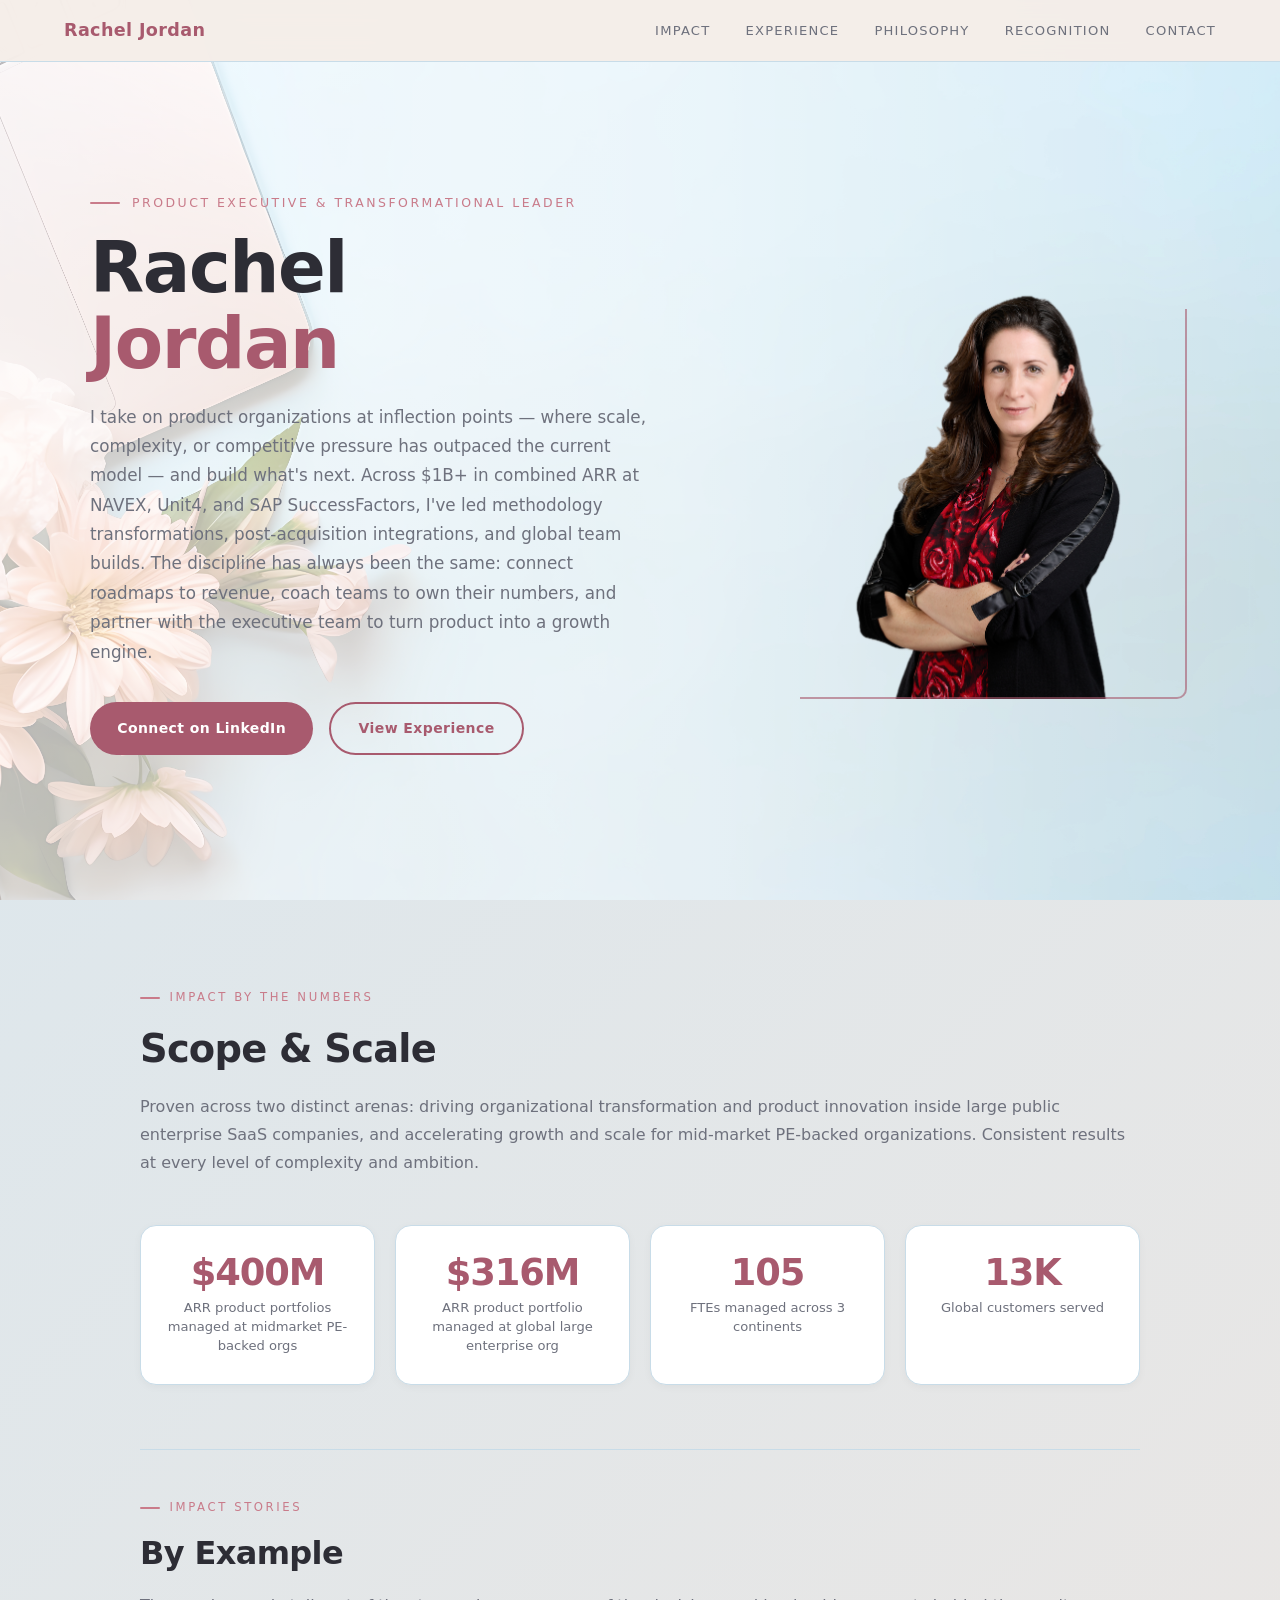
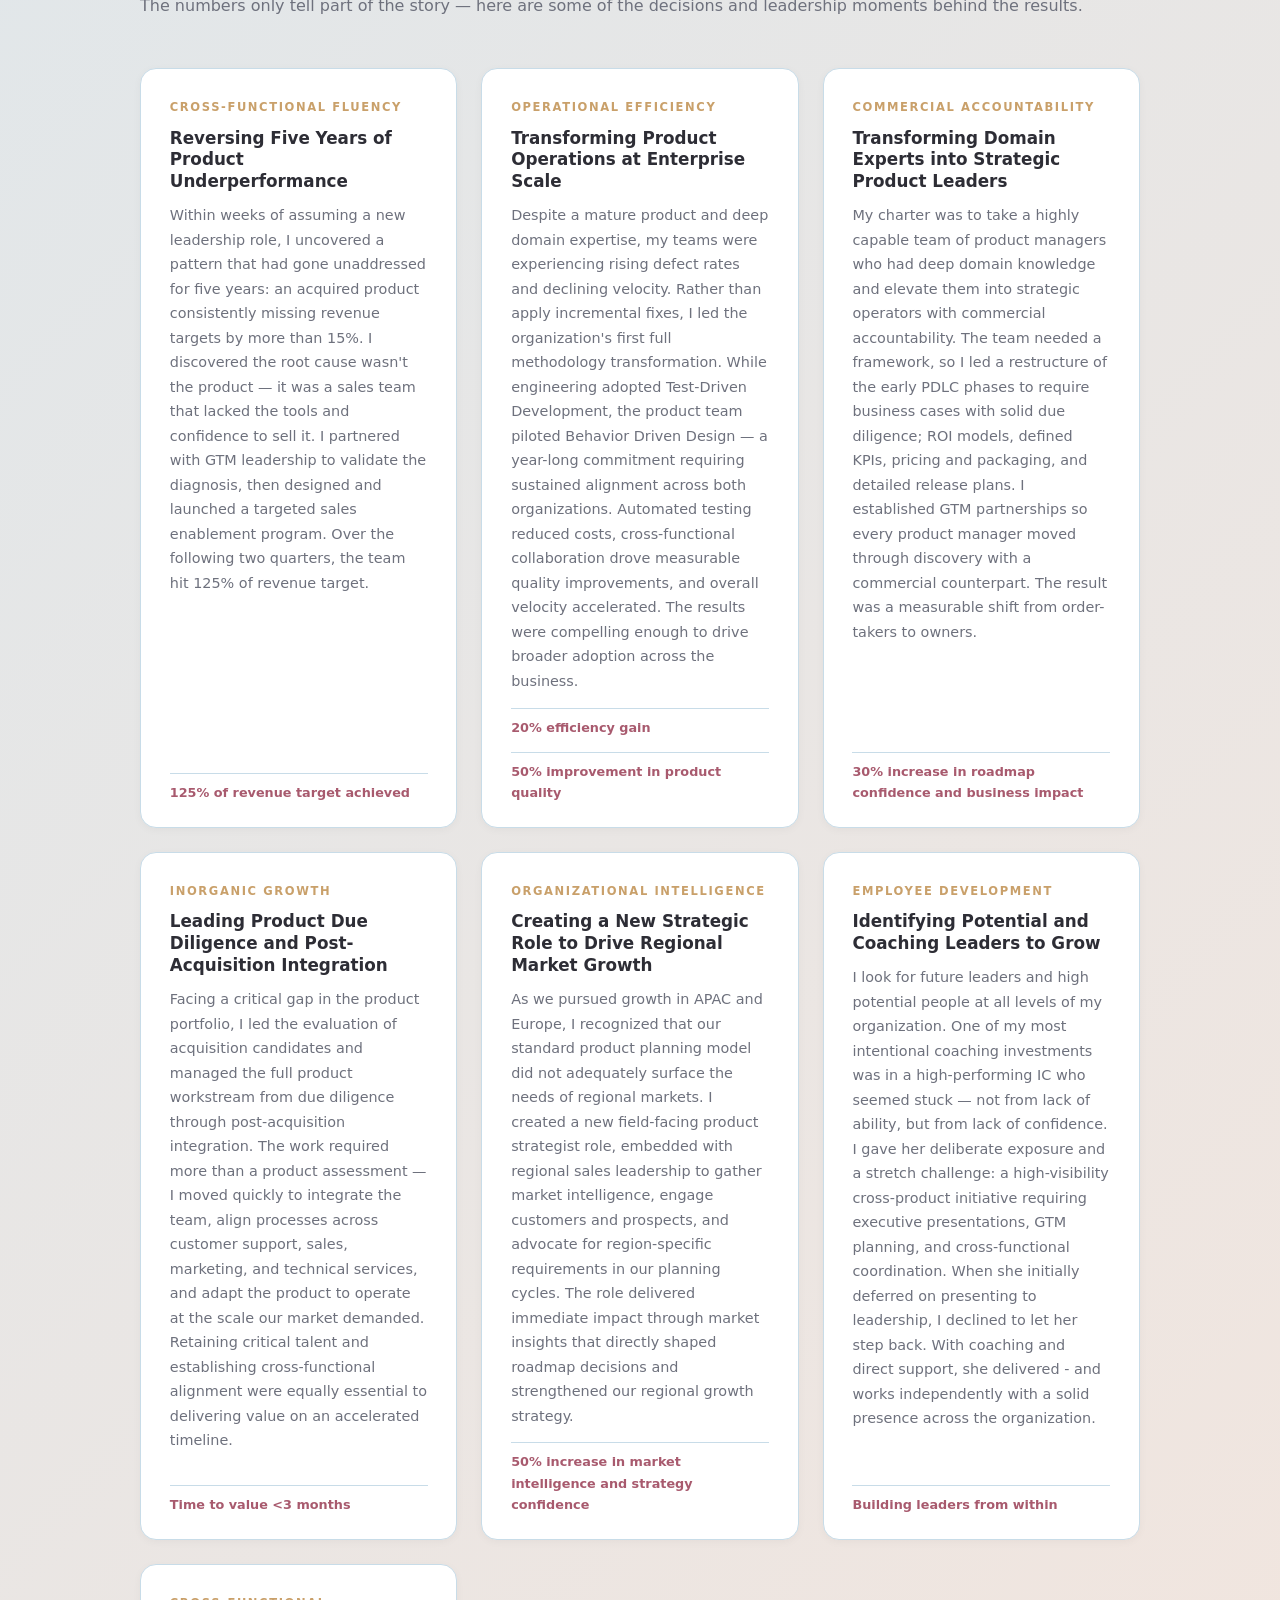
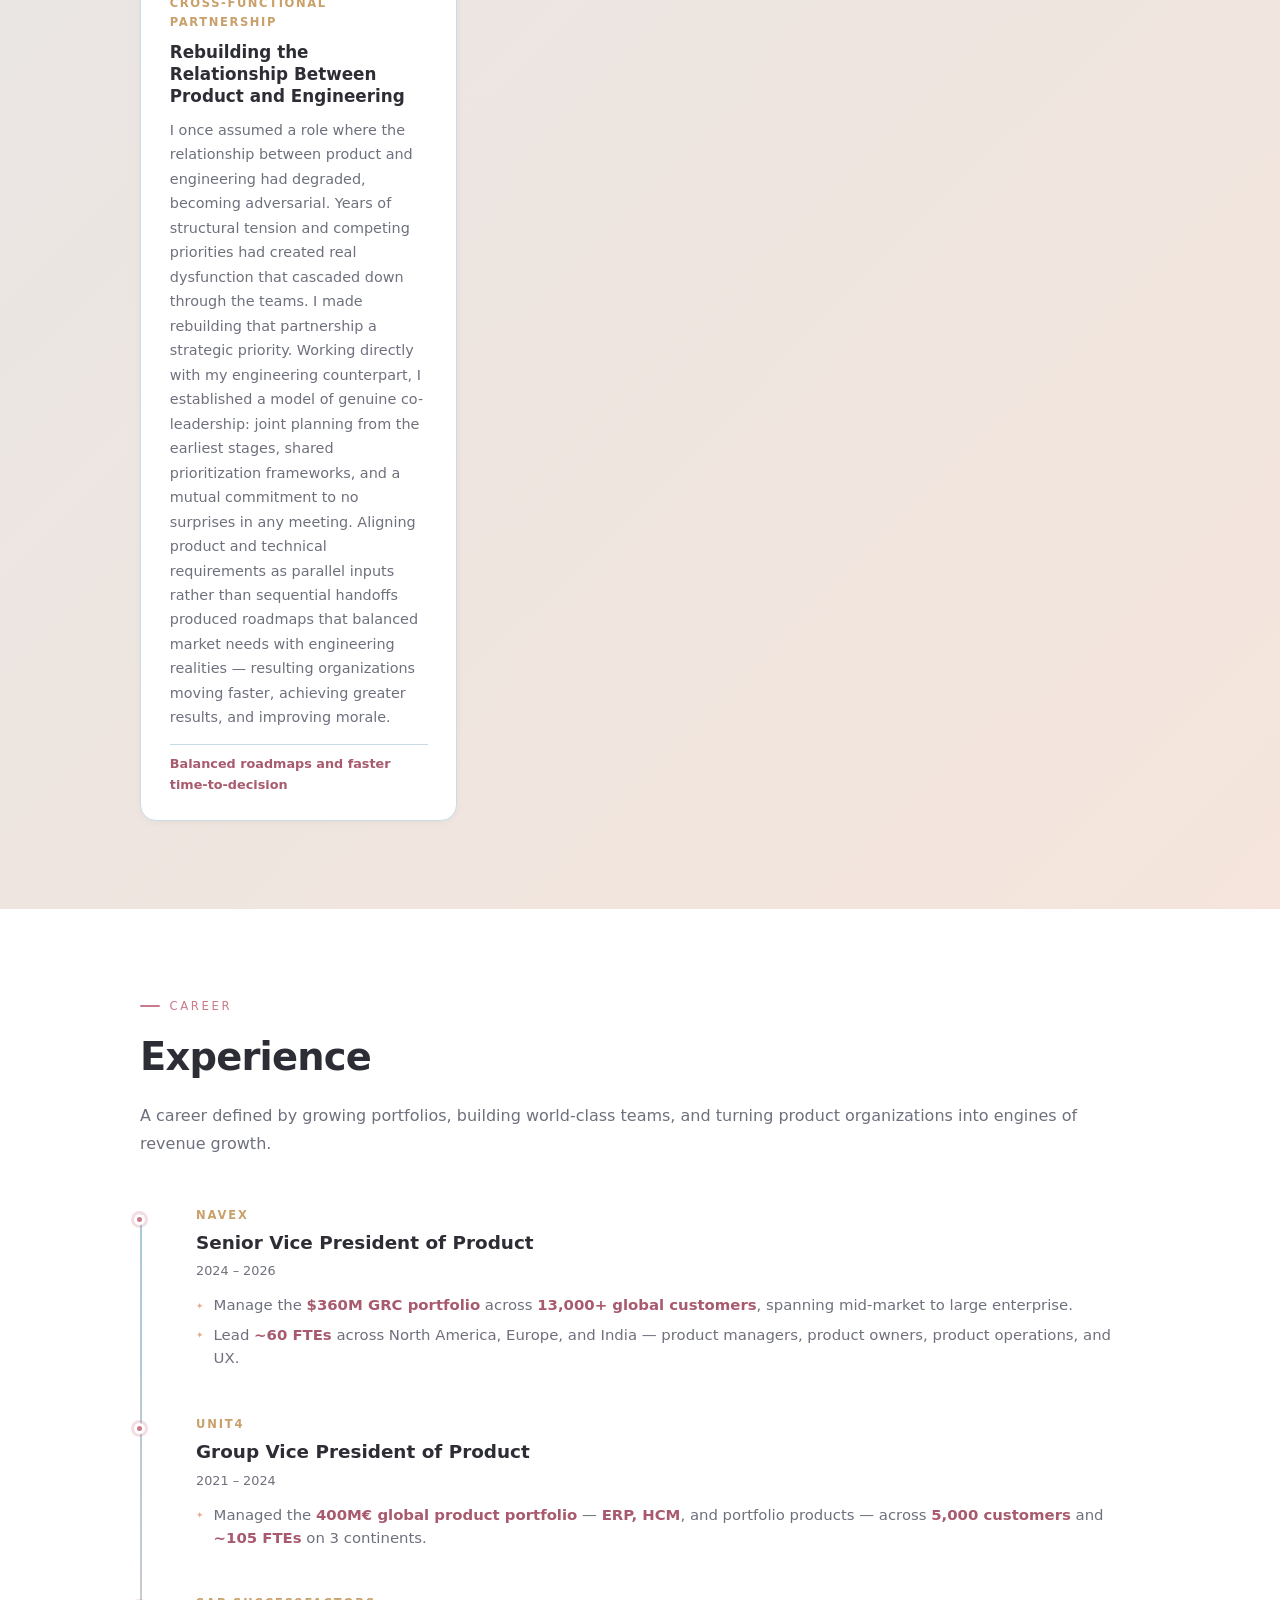
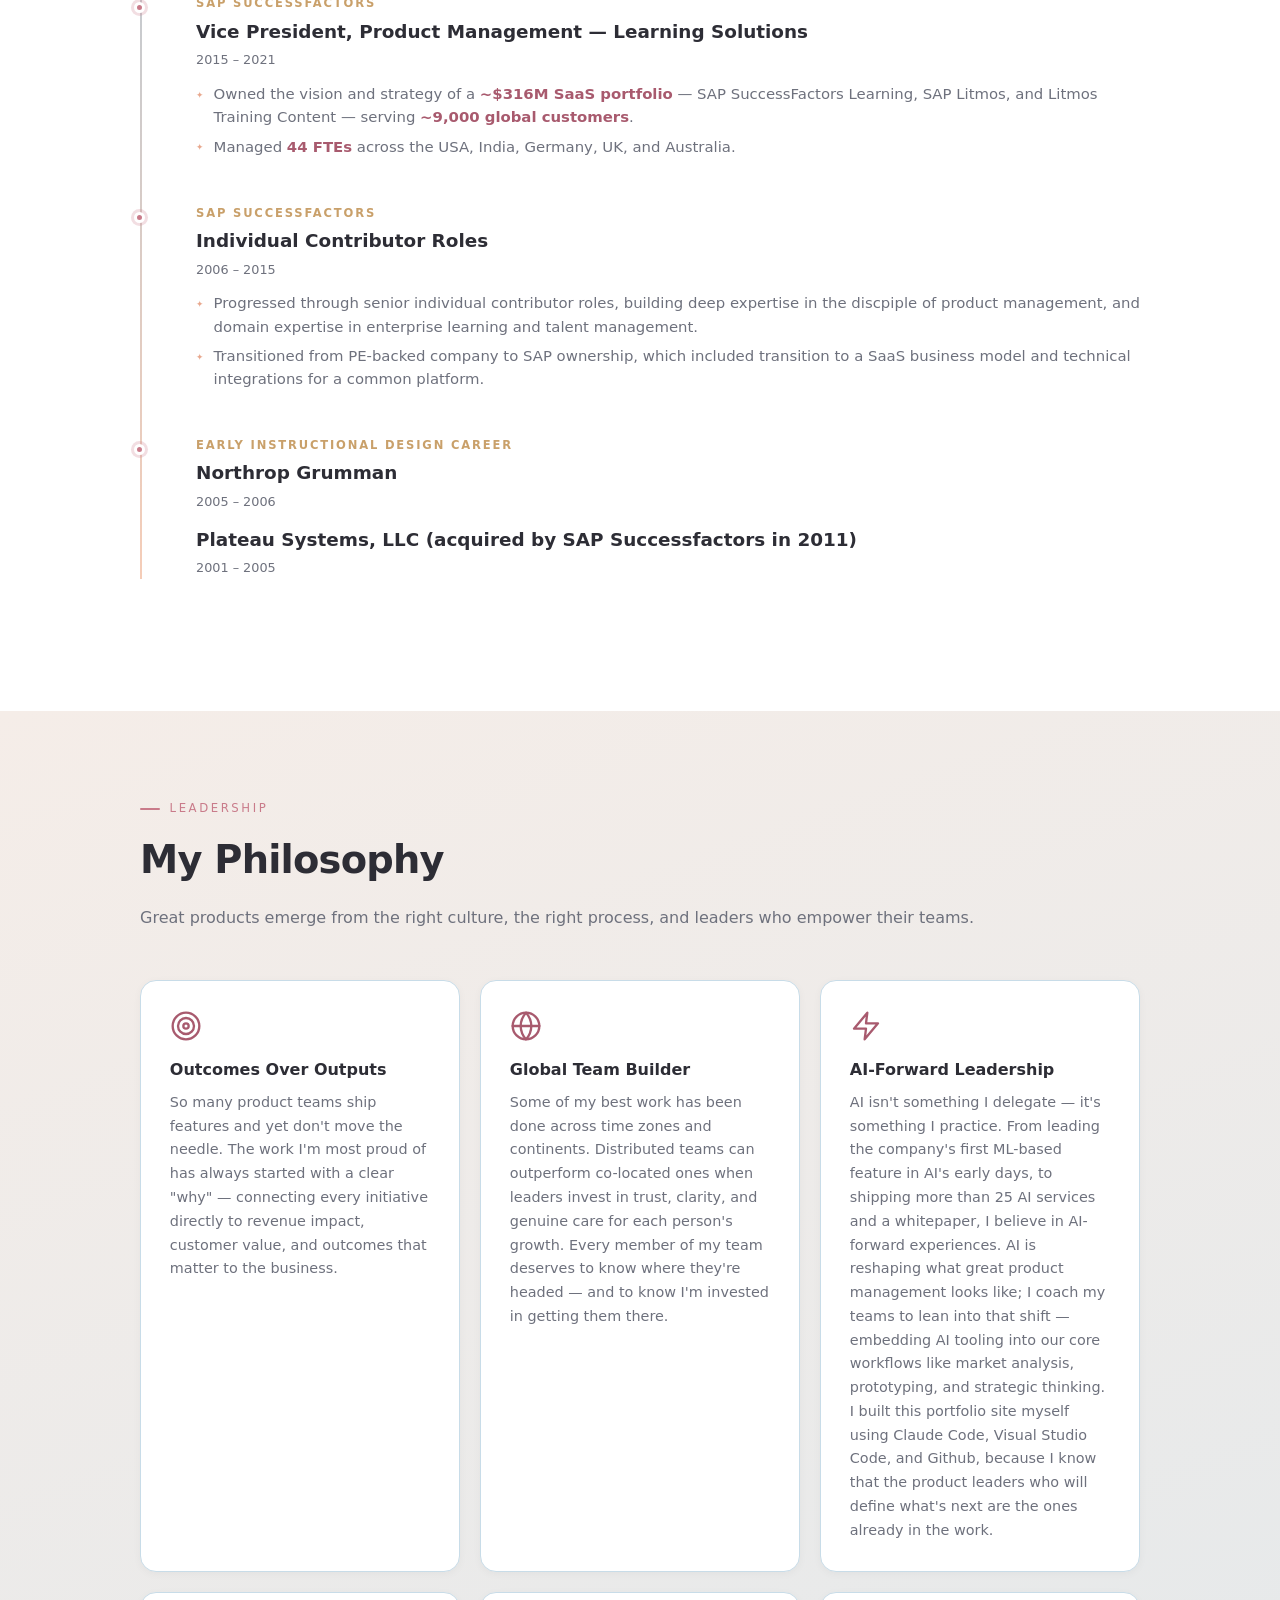
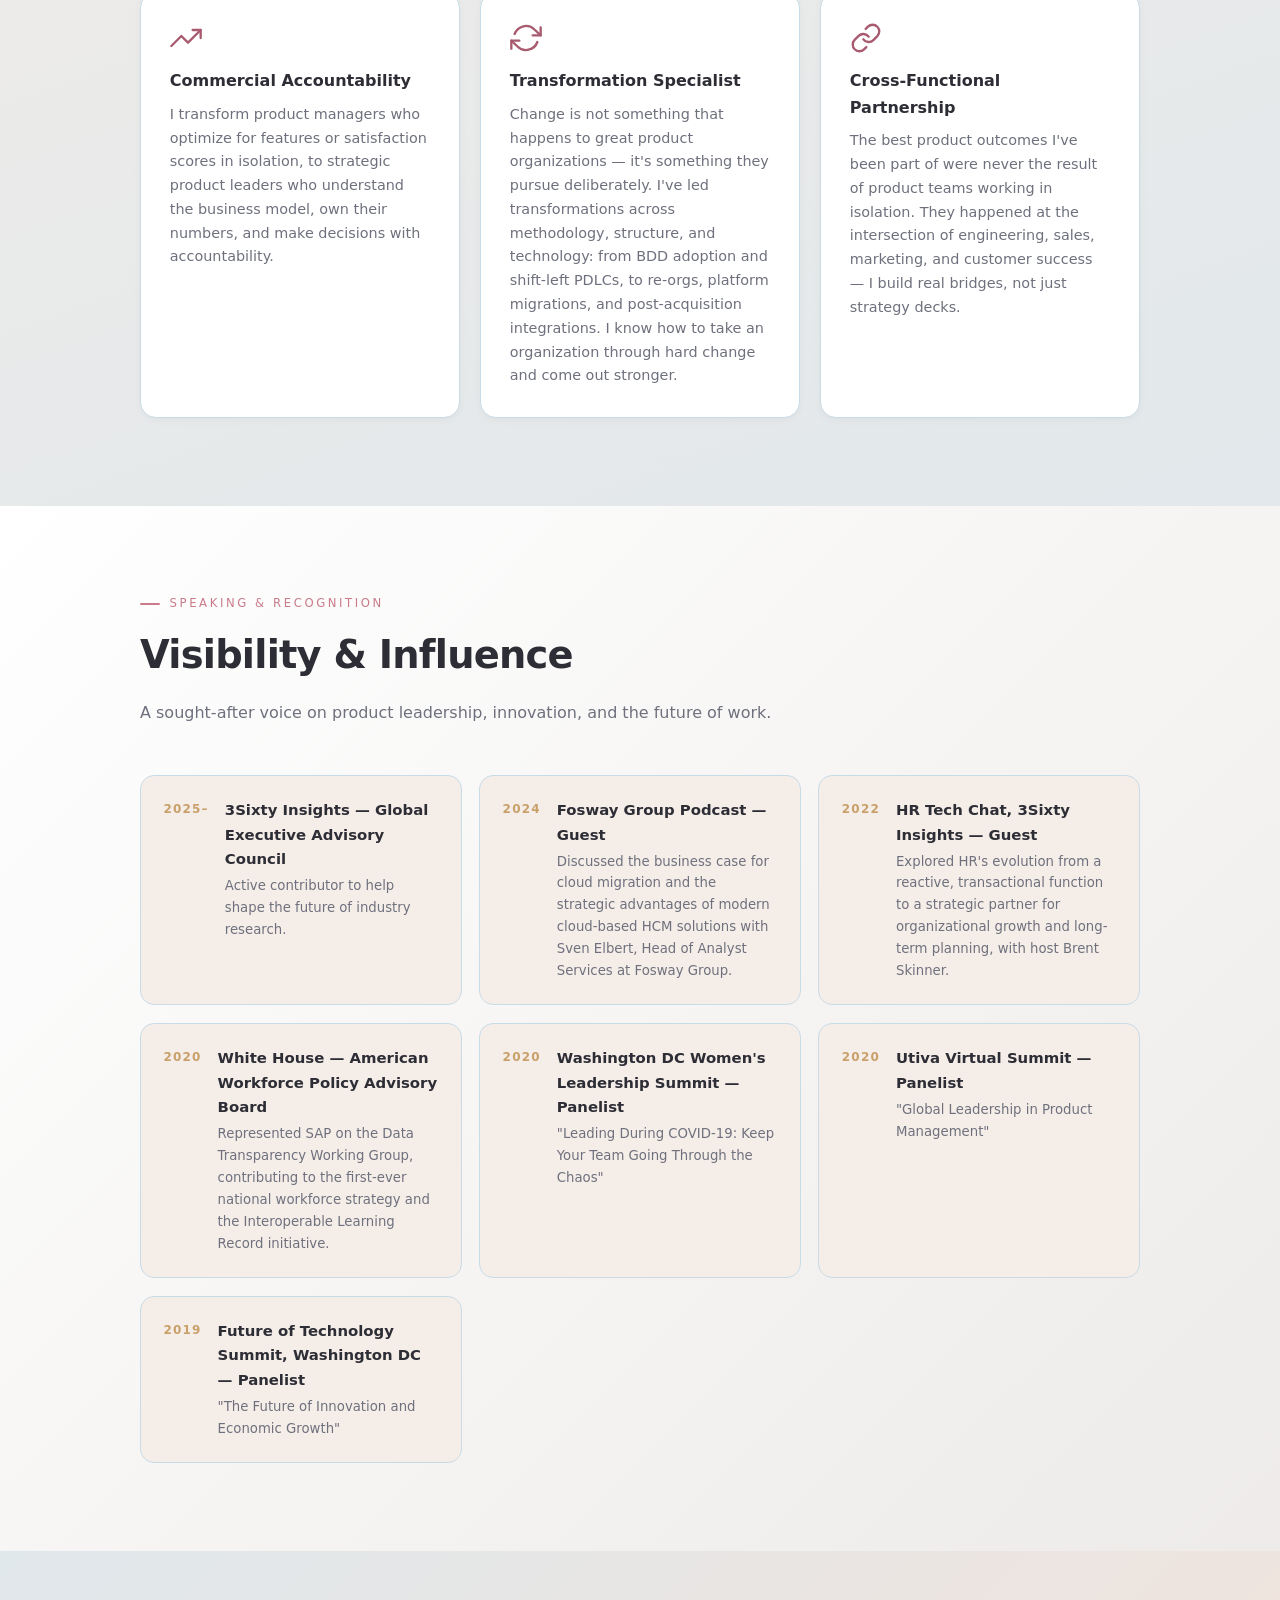
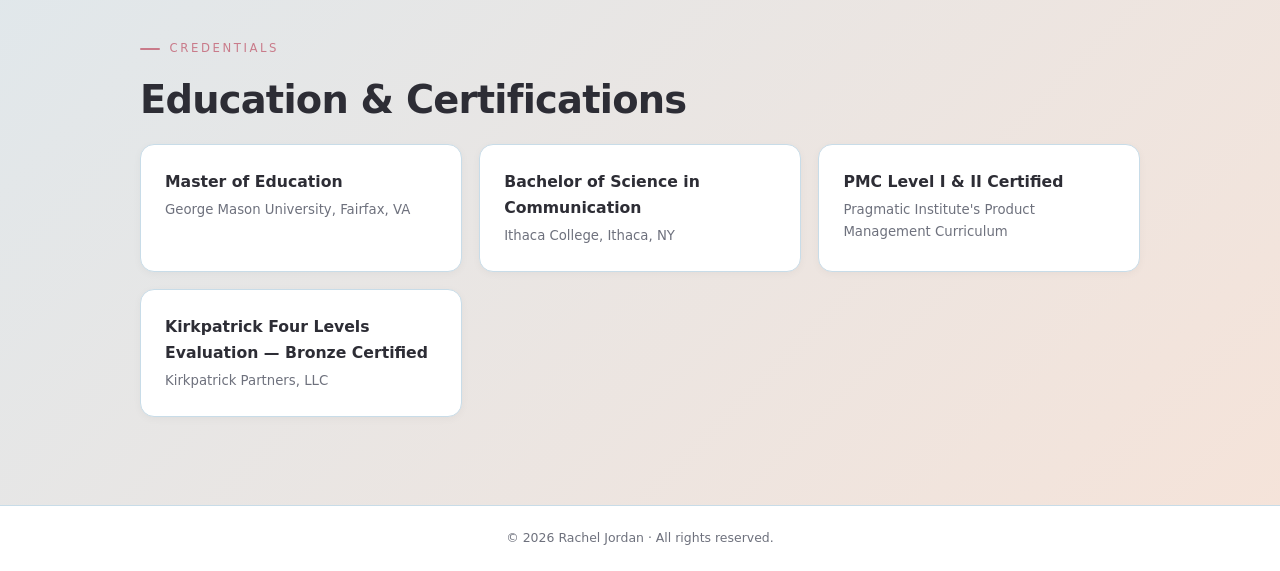
==== commit c67a7924: "Updated Contact, Impact, and Philosophy." ====
--- a/index.html
+++ b/index.html
@@ -118,14 +118,14 @@
       <div class="story-card">
         <div class="story-context">Employee Development</div>
         <div class="story-title">Identifying Potential and Coaching Leaders to Grow</div>
-        <p class="story-text">I strongly believe that all managers have a responsbility to actively identify development opportunities for their teams. I look for future leaders and high potential people at all levels of my organization.  One of my most intentional coaching investments was in a high-performing IC who seemed stuck — not from lack of ability, but from lack of confidence. I gave her deliberate exposure and a stretch challenge: a high-visibility cross-product initiative requiring executive presentations, GTM planning, and cross-functional coordination. When she initially deferred on presenting to leadership, I declined to let her step back. With coaching and direct support, she delivered - and works independently with a solid presence across the organization.</p>
+        <p class="story-text">I look for future leaders and high potential people at all levels of my organization.  One of my most intentional coaching investments was in a high-performing IC who seemed stuck — not from lack of ability, but from lack of confidence. I gave her deliberate exposure and a stretch challenge: a high-visibility cross-product initiative requiring executive presentations, GTM planning, and cross-functional coordination. When she initially deferred on presenting to leadership, I declined to let her step back. With coaching and direct support, she delivered - and works independently with a solid presence across the organization.</p>
         <div class="story-result">Building leaders from within</div>
       </div>
 
       <div class="story-card">
         <div class="story-context">Cross-Functional Partnership</div>
         <div class="story-title">Rebuilding the Relationship Between Product and Engineering</div>
-        <p class="story-text">I once assumed a role where the relationship between product and engineering degraded, becoming adversarial. Years of structural tension and competing priorities had created real dysfunction that cascaded down through the teams. I made rebuilding that partnership a strategic priority. Working directly with my engineering counterpart, I established a model of genuine co-leadership: joint planning from the earliest stages, shared prioritization frameworks, and a mutual commitment to no surprises in any meeting. Aligning product and technical requirements as parallel inputs rather than sequential handoffs produced roadmaps that balanced market needs with engineering realities — resulting organizations moving faster, achieving greater results, and improving morale.</p>
+        <p class="story-text">I once assumed a role where the relationship between product and engineering had degraded, becoming adversarial. Years of structural tension and competing priorities had created real dysfunction that cascaded down through the teams. I made rebuilding that partnership a strategic priority. Working directly with my engineering counterpart, I established a model of genuine co-leadership: joint planning from the earliest stages, shared prioritization frameworks, and a mutual commitment to no surprises in any meeting. Aligning product and technical requirements as parallel inputs rather than sequential handoffs produced roadmaps that balanced market needs with engineering realities — resulting organizations moving faster, achieving greater results, and improving morale.</p>
         <div class="story-result">Balanced roadmaps and faster time-to-decision</div>
       </div>
 
@@ -216,8 +216,7 @@
       <div class="philosophy-card">
         <div class="philosophy-icon"><svg viewBox="0 0 24 24" fill="none" stroke="currentColor" stroke-width="1.75" stroke-linecap="round" stroke-linejoin="round"><polygon points="13 2 3 14 12 14 11 22 21 10 12 10 13 2"/></svg></div>
         <div class="philosophy-title">AI-Forward Leadership</div>
-        <div class="philosophy-text">I was an early adopter, and I'm not slowing down. AI is reshaping what great product management looks like, and I coach my teams to lean into that shift — using it for market analysis, prototyping, and strategic thinking rather than treating it as a shortcut.</div>
-        <div class="philosophy-note">This site was built using Claude Code, Visual Studio Code, and GitHub... by yours truly.</div>
+        <div class="philosophy-text">AI isn't something I delegate — it's something I practice. From leading the company's first ML-based feature in AI's early days, to shipping more than 25 AI services and a whitepaper, I believe in AI-forward experiences.  AI is reshaping what great product management looks like; I coach my teams to lean into that shift — embedding AI tooling into our core workflows like market analysis, prototyping, and strategic thinking. I built this portfolio site myself using Claude Code, Visual Studio Code, and Github, because I know that the product leaders who will define what's next are the ones already in the work.</div>
       </div>
       <div class="philosophy-card">
         <div class="philosophy-icon"><svg viewBox="0 0 24 24" fill="none" stroke="currentColor" stroke-width="1.75" stroke-linecap="round" stroke-linejoin="round"><polyline points="23 6 13.5 15.5 8.5 10.5 1 18"/><polyline points="17 6 23 6 23 12"/></svg></div>
--- a/styles.css
+++ b/styles.css
@@ -661,6 +661,8 @@
   width: 100%;
   max-width: 640px;
   margin: 0 auto;
+  overflow: hidden;
+  height: 1350px;
 }
 
 .google-form-wrapper iframe {
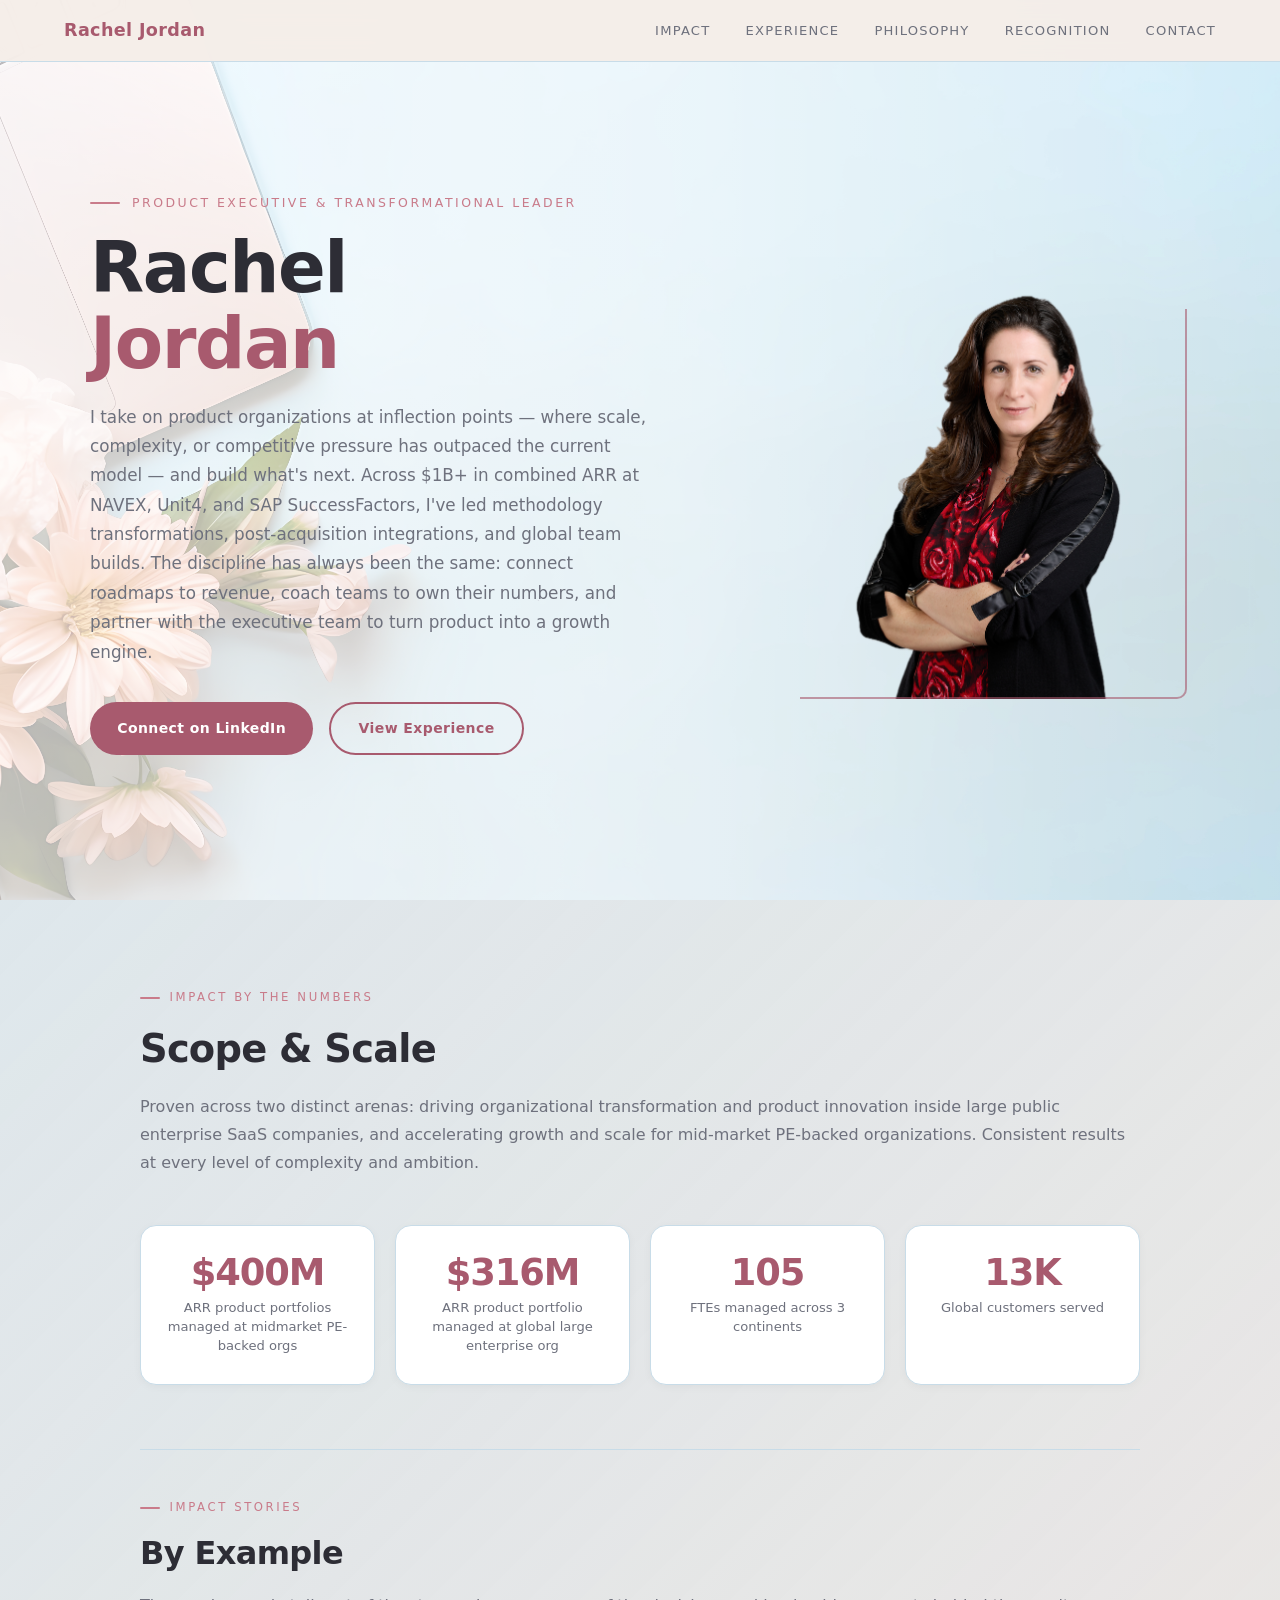
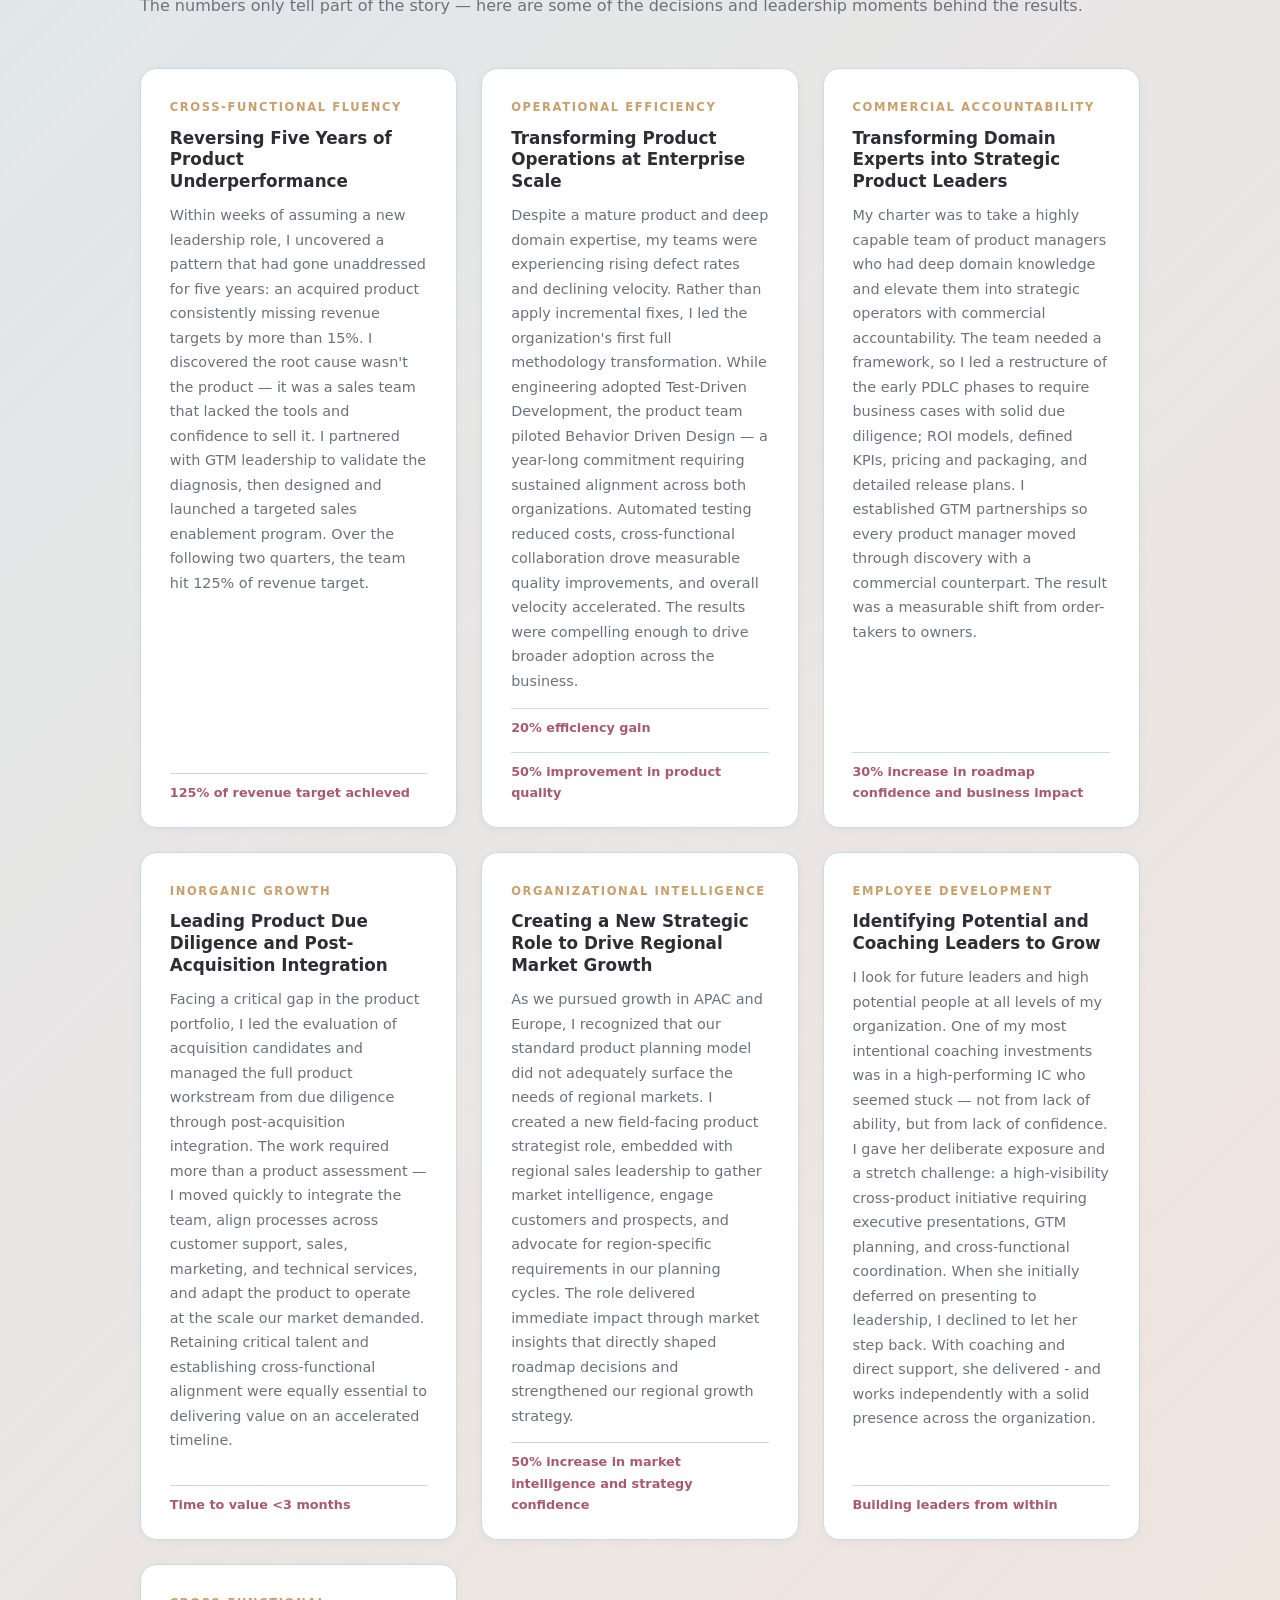
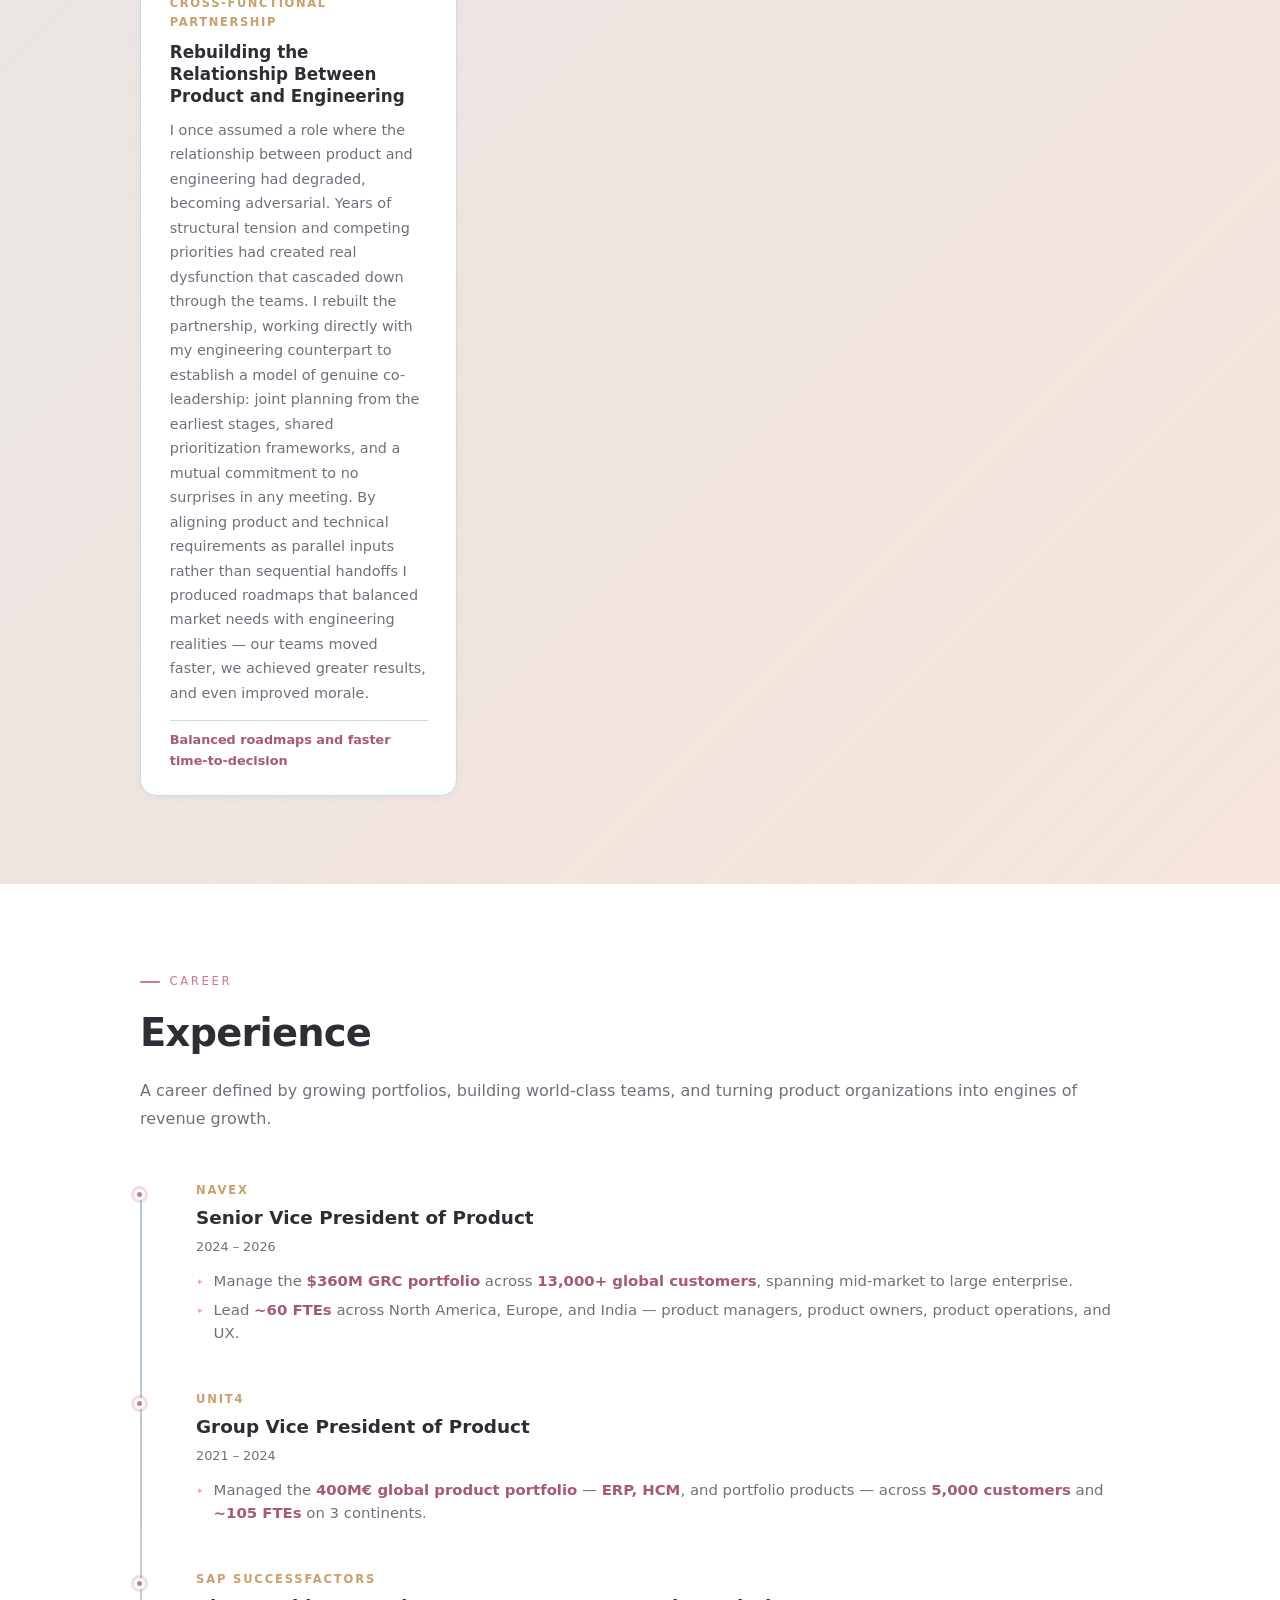
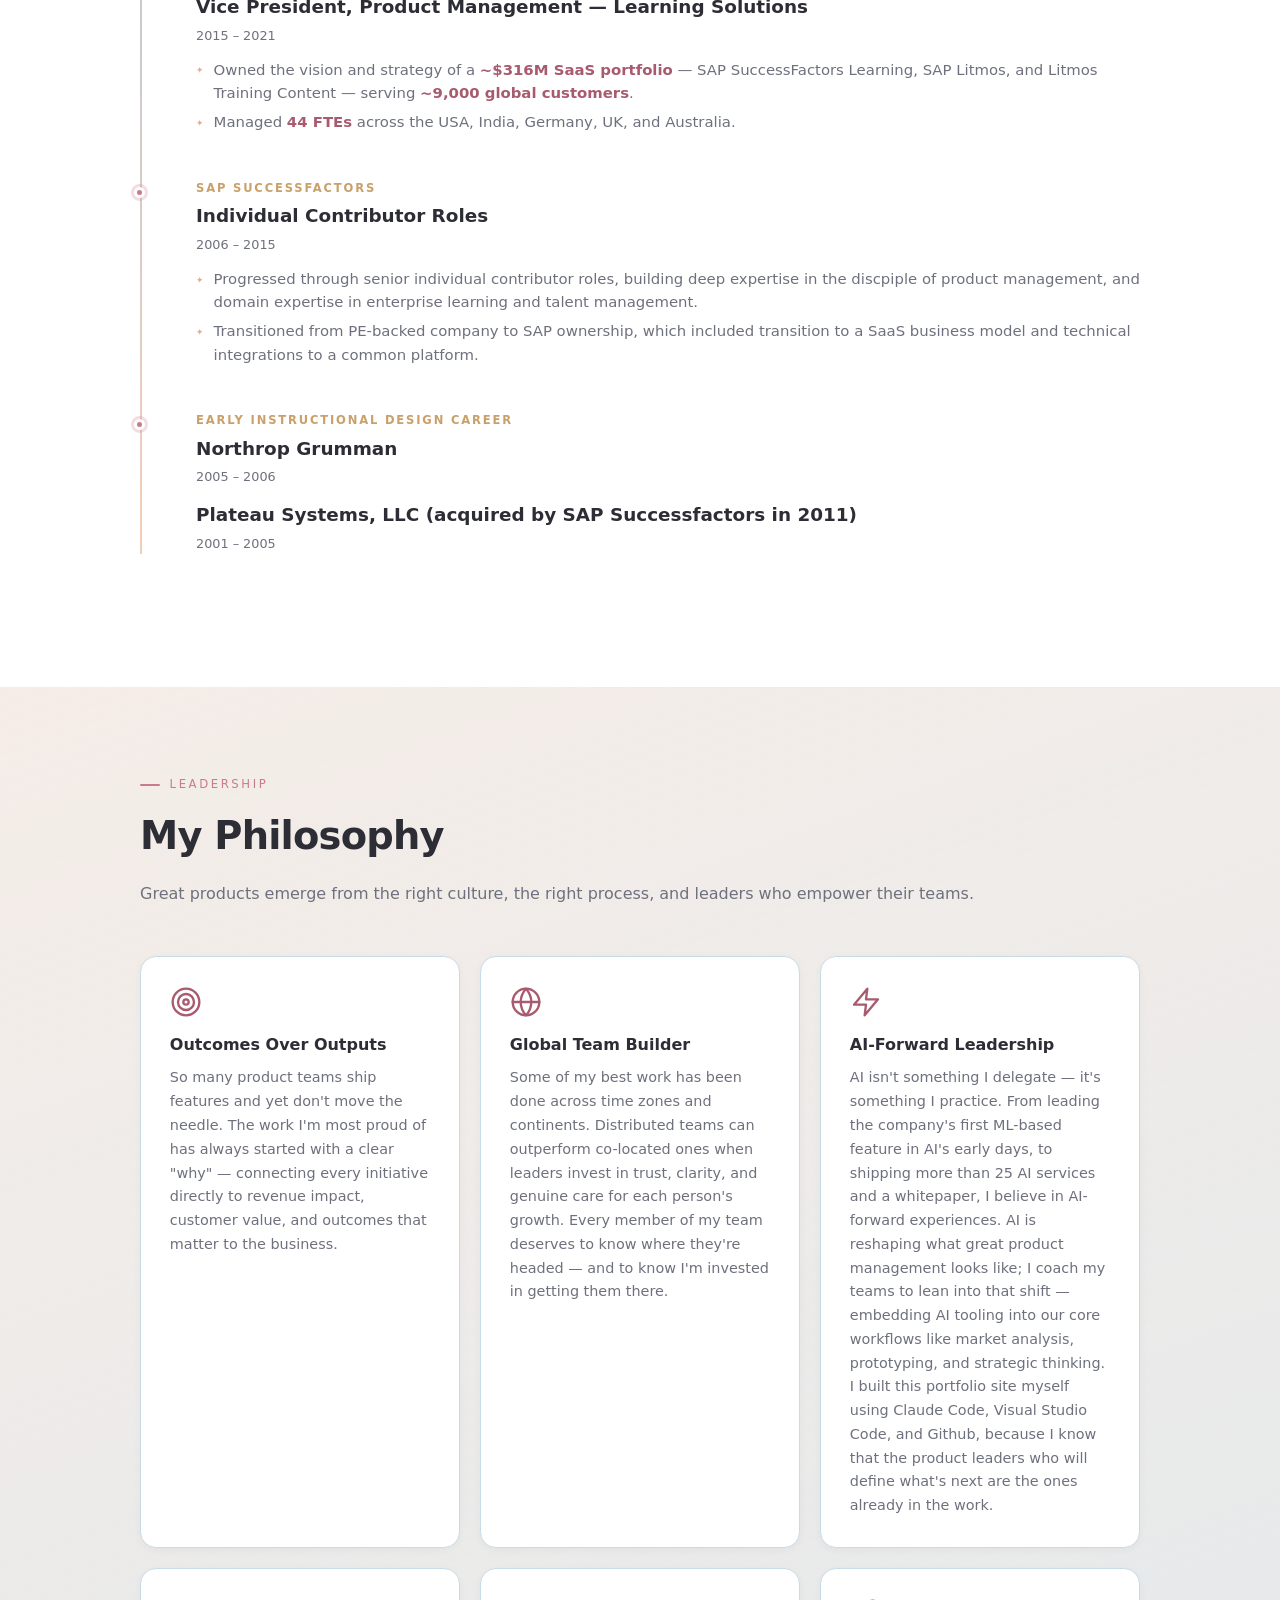
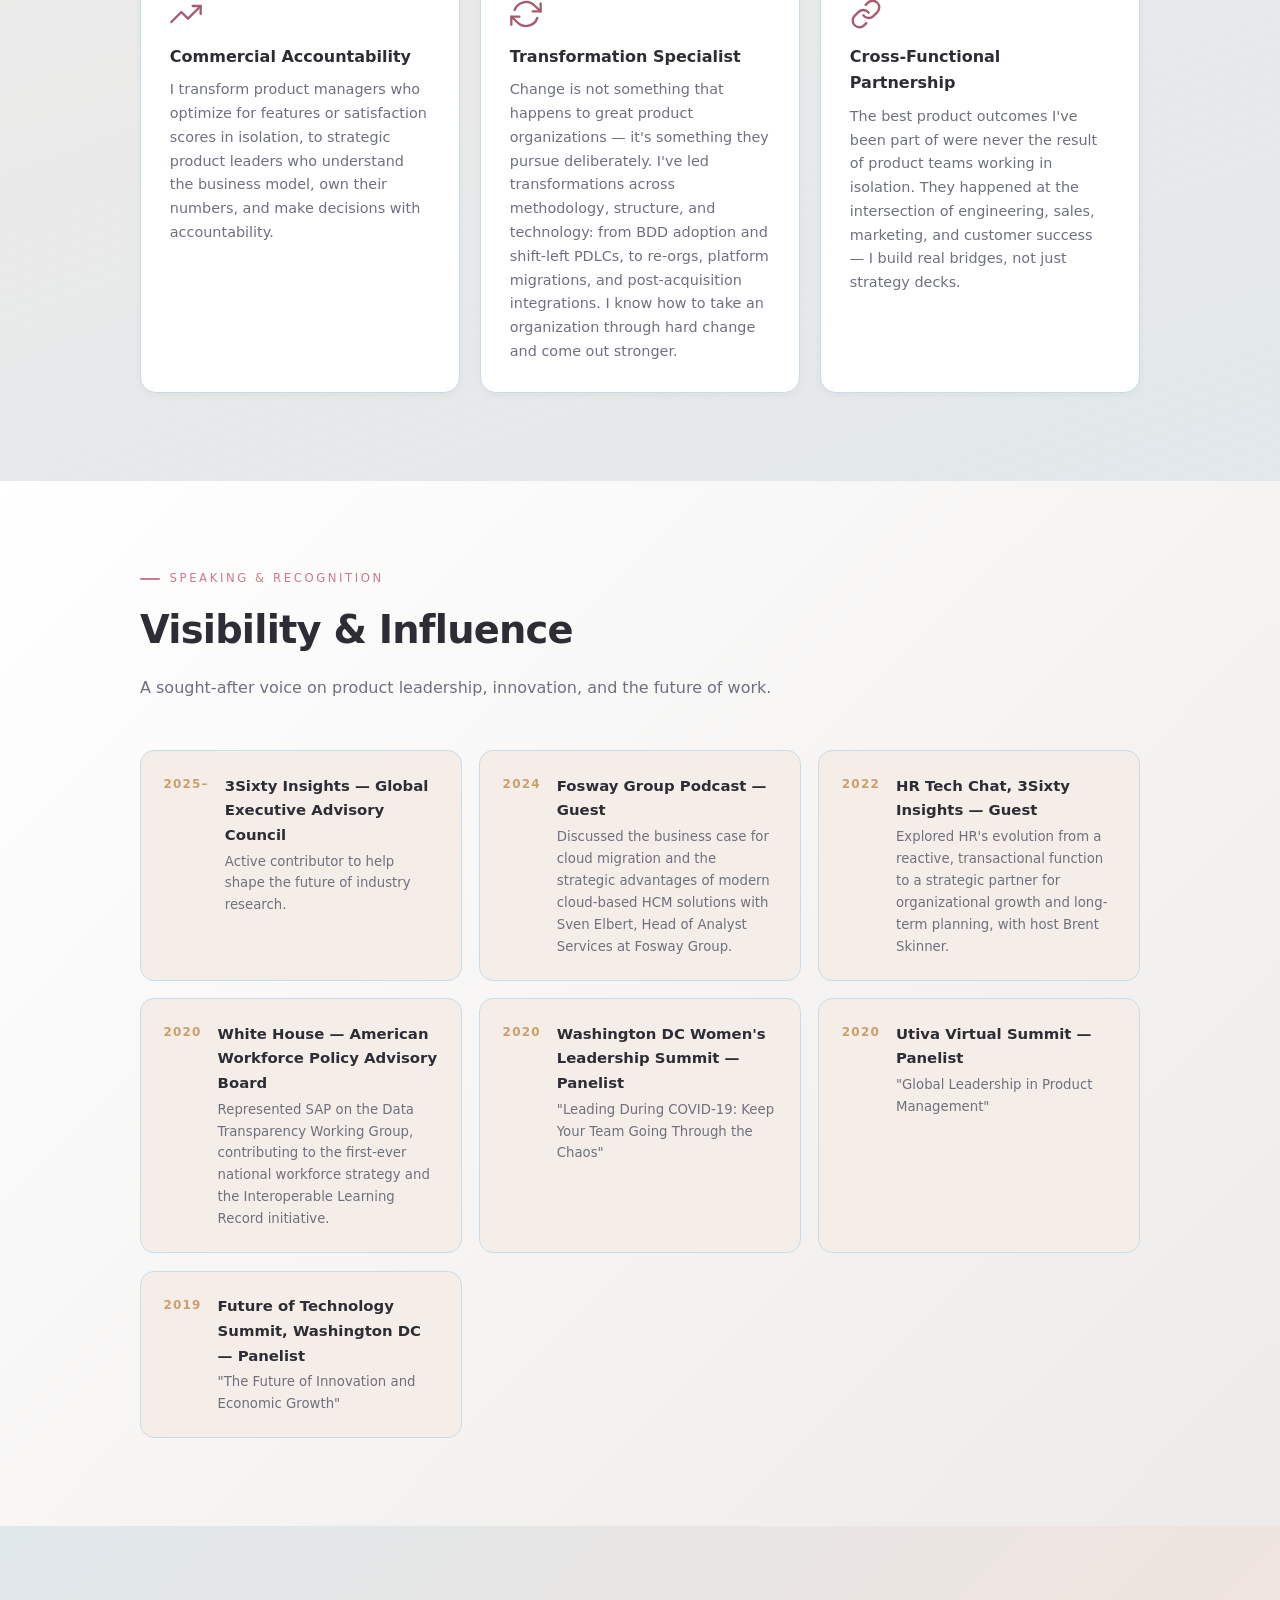
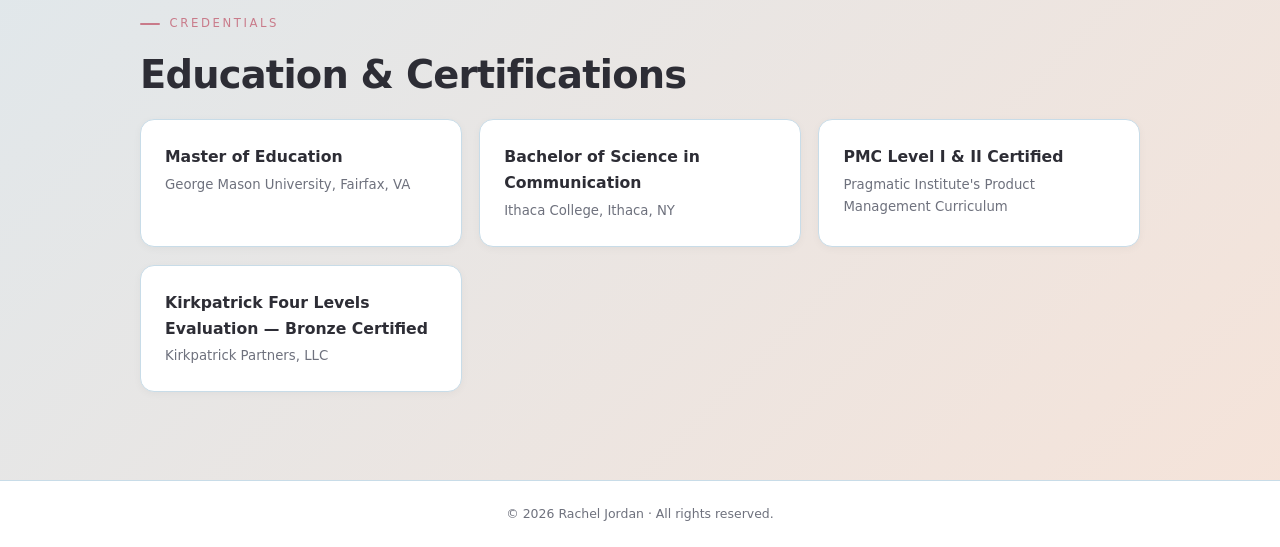
==== commit 6a6bb8a1: "copy edits and contact gradient change" ====
--- a/index.html
+++ b/index.html
@@ -125,7 +125,7 @@
       <div class="story-card">
         <div class="story-context">Cross-Functional Partnership</div>
         <div class="story-title">Rebuilding the Relationship Between Product and Engineering</div>
-        <p class="story-text">I once assumed a role where the relationship between product and engineering had degraded, becoming adversarial. Years of structural tension and competing priorities had created real dysfunction that cascaded down through the teams. I made rebuilding that partnership a strategic priority. Working directly with my engineering counterpart, I established a model of genuine co-leadership: joint planning from the earliest stages, shared prioritization frameworks, and a mutual commitment to no surprises in any meeting. Aligning product and technical requirements as parallel inputs rather than sequential handoffs produced roadmaps that balanced market needs with engineering realities — resulting organizations moving faster, achieving greater results, and improving morale.</p>
+        <p class="story-text">I once assumed a role where the relationship between product and engineering had degraded, becoming adversarial. Years of structural tension and competing priorities had created real dysfunction that cascaded down through the teams. I rebuilt the partnership, working directly with my engineering counterpart to establish a model of genuine co-leadership: joint planning from the earliest stages, shared prioritization frameworks, and a mutual commitment to no surprises in any meeting. By aligning product and technical requirements as parallel inputs rather than sequential handoffs I produced roadmaps that balanced market needs with engineering realities — our teams moved faster, we achieved greater results, and even improved morale.</p>
         <div class="story-result">Balanced roadmaps and faster time-to-decision</div>
       </div>
 
@@ -177,7 +177,7 @@
         <div class="timeline-period">2006 – 2015</div>
         <ul class="timeline-details">
           <li>Progressed through senior individual contributor roles, building deep expertise in the discpiple of product management, and domain expertise in enterprise learning and talent management.</li>
-          <li>Transitioned from PE-backed company to SAP ownership, which included transition to a SaaS business model and technical integrations for a common platform.</li>
+          <li>Transitioned from PE-backed company to SAP ownership, which included transition to a SaaS business model and technical integrations to a common platform.</li>
         </ul>
       </div>
 
--- a/styles.css
+++ b/styles.css
@@ -638,7 +638,7 @@
 /* ── CONTACT ── */
 #contact {
   background:
-    linear-gradient(to bottom, rgba(245,237,232,0.92) 0%, rgba(207,227,238,0.85) 100%),
+    linear-gradient(to bottom,rgba(207,227,238,0.6) 0%, rgba(245,205,184,0.25) 100%),
     url('images/Table Flat Lay Mockup Bundle-85.png') center/cover no-repeat fixed;
   text-align: center;
   border-top: 1px solid var(--border);
@@ -662,7 +662,7 @@
   max-width: 640px;
   margin: 0 auto;
   overflow: hidden;
-  height: 1350px;
+  height: 1215px;
 }
 
 .google-form-wrapper iframe {
